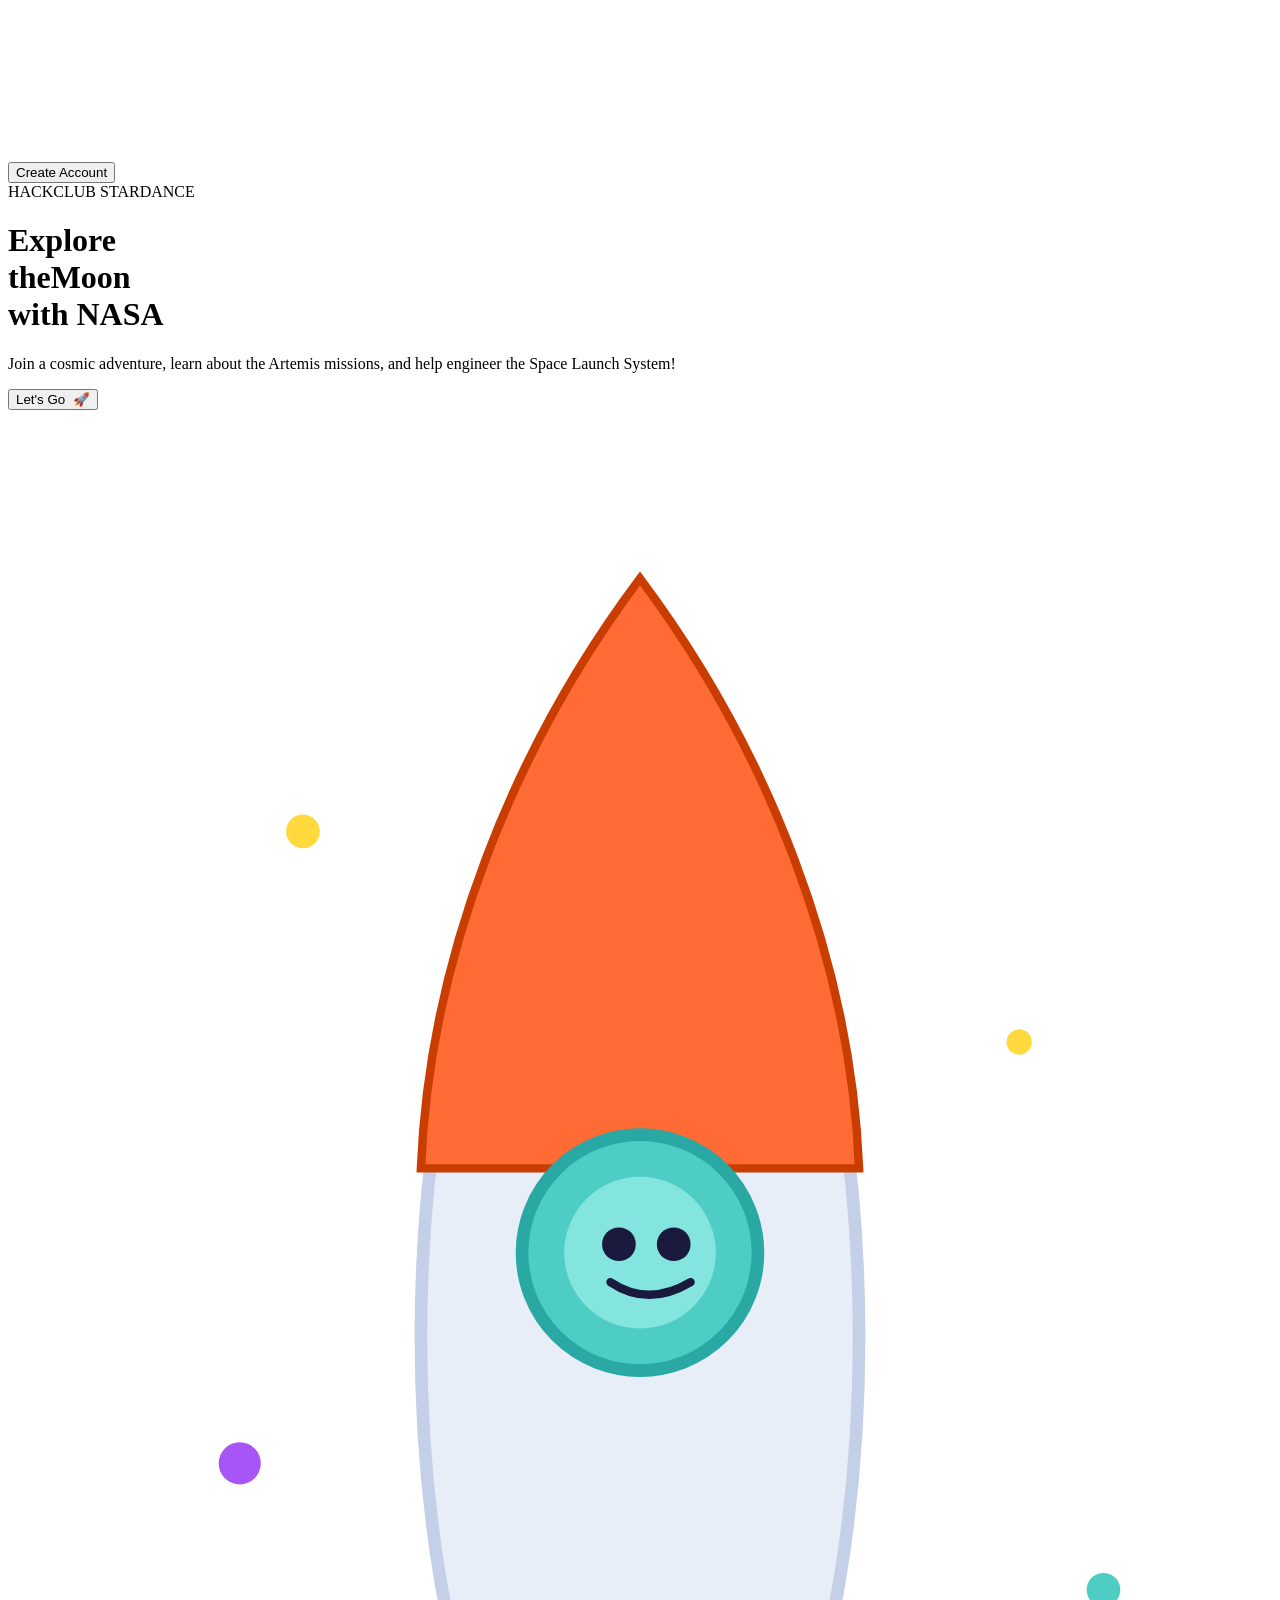
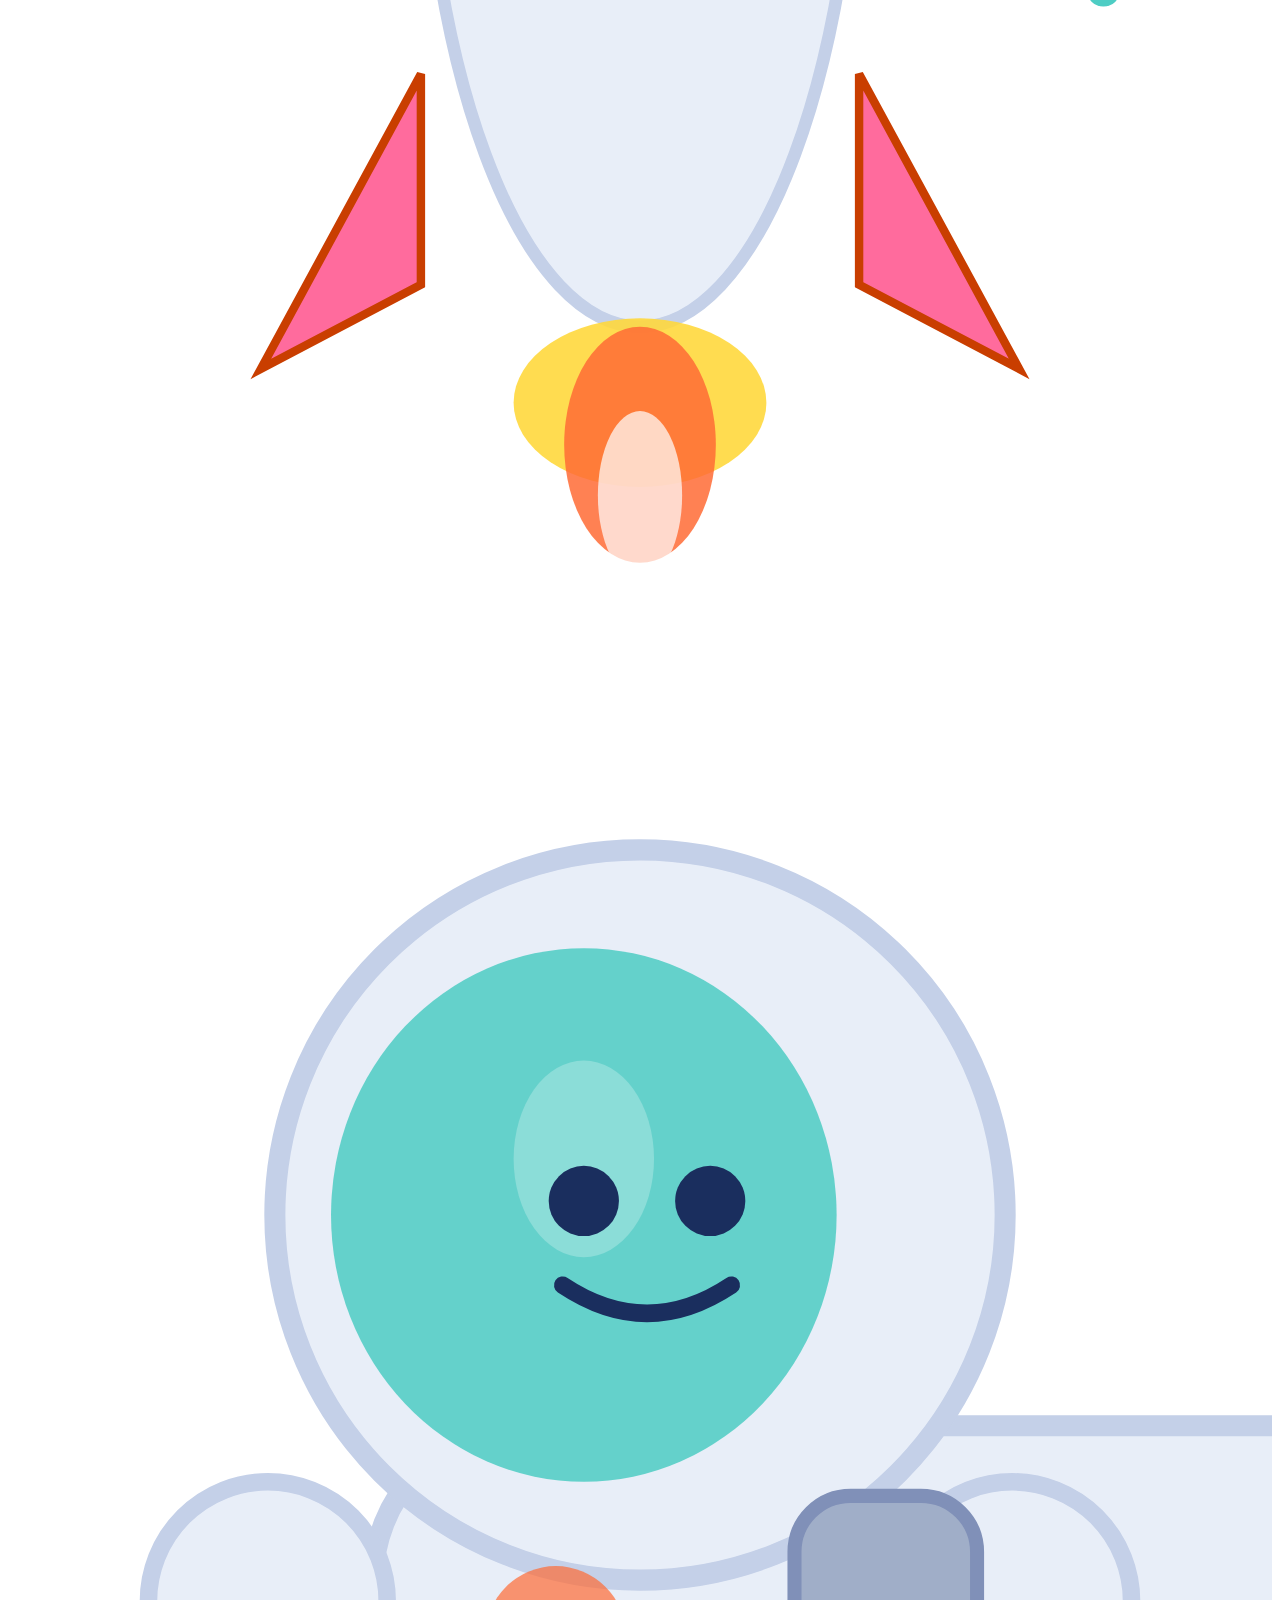
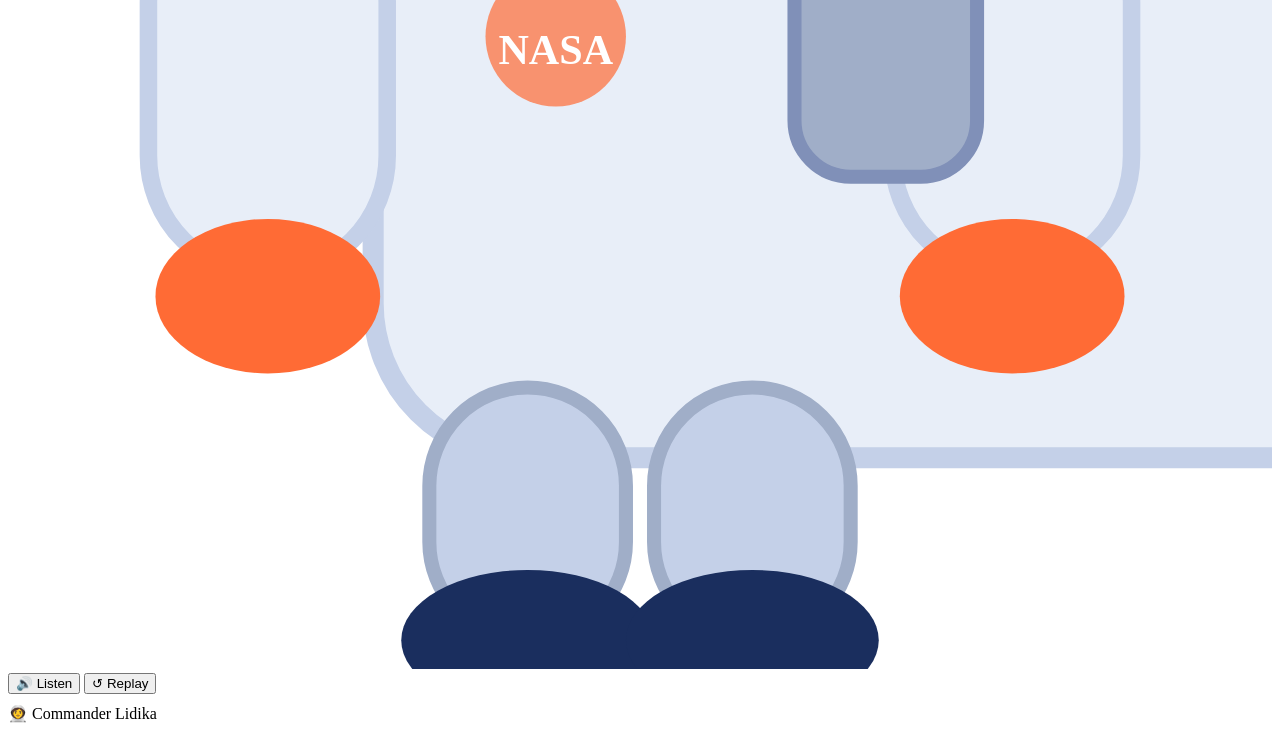
==== proj.html @ 6d982c51 "Add files via upload" ====
<!DOCTYPE html>
<html lang="en">
    <head>
        <meta charset = "UTF-8"/>
        <meta name="viewport" content="width=device-width,initial-scale=1.0"/>
        <title>Stardance - Hack Club</title>
        <link 
        href="https://fonts.googleapis.com/css2?family=Fredoka+One&family=Nunito:wght@400;600;700;800;900&display=swap"
        rel="stylesheet"
        
        />
        <link rel="stylesheet" href="styles.css"/>

    </head>

    <body>
        <canvas id="stars-canvas"></canvas>

        <div class="page active" id="page-home">
            <nav class="nav" id="main-nav">
                <button class="nav-btn login" onclick="openModal('signup')">Create Account</button>

            </nav>

            <div class="home-content">
                <div class="planet p1"></div>
                <div class="planet p2"></div>
                <div class="planet p3"></div>

                <div class="home-text">
                    <div class="hackclub-badge">HACKCLUB STARDANCE</div>
                    <h1 class="home-title">
                        Explore<br/>the<span>Moon</span><br/>with NASA
                    </h1>
                    <p class="home-subtitle">
                        Join a cosmic adventure, learn about the Artemis missions, and help engineer the Space Launch System!
                    </p>
                    <button class="letsgo-btn" onclick="goToPage('page-astro')">Let's Go &nbsp;🚀

                    </button>

                </div>

                <div class="home-illustration">
                    <svg 
                    class="rocket-svg"
                    viewBox="0 0 300 420"
                    fill="none"
                    xmlns="http://www.w3.org/2000/svg"
                    >
                    <ellipse
                    cx="150" cy="220" rx="52" ry="140" fill="#E8EEF8" stroke="#C4D0E8" stroke-width="3"/>
                    <path d="M150 40 C120 80 100 130 98 180 L202 180 C200 130 180 80 150 40Z" fill="#FF6B35" stroke="#c93e00" stroke-width="2"/>
            <circle cx="150" cy="200" r="28" fill="#4ECDC4" stroke="#2aa8a3" stroke-width="3"/>
            <circle cx="150" cy="200" r="18" fill="#a8f4f0" opacity="0.6"/>
            <circle cx="145" cy="198" r="4" fill="#1a1a3e"/>
            <circle cx="158" cy="198" r="4" fill="#1a1a3e"/>
            <path d="M143 207 Q152 213 162 207" stroke="#1a1a3e" stroke-width="2" stroke-linecap="round" fill="none"/>
            <path d="M98 300 L60 370 L98 350Z" fill="#FF6B9D" stroke="#c93e00" stroke-width="2"/>
            <path d="M202 300 L240 370 L202 350Z" fill="#FF6B9D" stroke="#c93e00" stroke-width="2"/>
            <ellipse cx="150" cy="378" rx="30" ry="20" fill="#FFD93D" opacity="0.9"/>
            <ellipse cx="150" cy="388" rx="18" ry="28" fill="#FF6B35" opacity="0.85"/>
            <ellipse cx="150" cy="400" rx="10" ry="20" fill="white" opacity="0.7"/>
            <circle cx="70" cy="100" r="4" fill="#FFD93D"/>
            <circle cx="240" cy="150" r="3" fill="#FFD93D"/>
            <circle cx="55" cy="250" r="5" fill="#A855F7"/>
            <circle cx="260" cy="280" r="4" fill="#4ECDC4"/>

                    </svg>

                </div>

            </div>

        </div>

        <div class="page" id="page=astro">
            <div class="moon-deco"></div>
            <div class="mars-deco"></div>

            <div class="astro-scene">
                <div class="astronaut-wrap">
                    <svg
                    class="astronaut-svg"
                    viewBox="0 0 180 240"
                    fill="none"
                    xmlns="http://www.w3.org/2000/svg"
                    >
                    <rect 
                    x="52"
                    y="120"
                    width="176"
                    height="90"
                    rx="22"
                    fill="#E8EEF8" stroke="#C4D0E8"
                    stroke-width="3"
                    />
                    <circle
                    
                    cx="90" cy="90" r="52" fill="#E8EEF8" stroke="#C4D0E8" stroke-width="3"/>

                    <ellipse 
                    cx="82"
                    cy="90"
                    rx="36"
                    ry="38"
                    fill="#4ECDC4" opacity="0.85"
                    />

                    <ellipse cx="82" cy="82" rx="10" ry="14" fill="rgba(255,255,255,0.25)"/>
            <circle cx="82" cy="88" r="5" fill="#1a2e5e"/>
            <circle cx="100" cy="88" r="5" fill="#1a2e5e"/>
            <path id="astro-mouth" d="M79 100 Q91 108 103 100" stroke="#1a2e5e" stroke-width="2.5" stroke-linecap="round" fill="none"/>
            <rect x="20" y="128" width="34" height="56" rx="17" fill="#E8EEF8" stroke="#C4D0E8" stroke-width="2.5"/>
            <rect x="126" y="128" width="34" height="56" rx="17" fill="#E8EEF8" stroke="#C4D0E8" stroke-width="2.5"/>
            <ellipse cx="37" cy="187" rx="16" ry="11" fill="#FF6B35"/>
            <ellipse cx="143" cy="187" rx="16" ry="11" fill="#FF6B35"/>
            <rect x="60" y="200" width="28" height="36" rx="14" fill="#C4D0E8" stroke="#a0aec8" stroke-width="2"/>
            <rect x="92" y="200" width="28" height="36" rx="14" fill="#C4D0E8" stroke="#a0aec8" stroke-width="2"/>
            <ellipse cx="74" cy="236" rx="18" ry="10" fill="#1a2e5e"/>
            <ellipse cx="106" cy="236" rx="18" ry="10" fill="#1a2e5e"/>
            <rect x="112" y="130" width="26" height="40" rx="8" fill="#a0aec8" stroke="#8090b8" stroke-width="2"/>
            <circle cx="78" cy="150" r="10" fill="#FF6B35" opacity="0.7"/>

            <text
            x="78"
            y="154"
            text-anchor="middle"
            fill="white"
            font-size="6"
            font-weight="bold"
            >NASA
        </text>
                
                </svg>

                <div class="sound-wave" id="sound-wave">
                    <div class="wave-bar"></div>
                    <div class="wave-bar"></div>
                    <div class="wave-bar"></div>
                    <div class="wave-bar"></div>
                    <div class="wave-bar"></div>
                    <div class="wave-bar"></div>
                    <div class="wave-bar"></div>

                </div>

                <div class="voice-controls">
                    <button 
                    class="voice-btn"
                    id="voice-toggle-btn"
                    onclick="toggleSpeech()"
                    >
                    🔊 Listen

                    </button>
                    <button class="replay-btn" onclick="replayVoice()">↺ Replay</button>

                </div>

                <div style="margin-top:10px;display:flex;gap:6px">
                    <div id="dot0" class="bubble-dot active"></div>
                    <div id="dot1" class="bubble-dot"></div>
                    <div id="dot2" class="bubble-dot"></div>
                    <div id="dot3" class="bubble-dot"></div>

                </div>

                </div>

                <div class="speech-bubble-outer">
                    <div class="speech-bubble">
                        <div class="bubble-name">👩‍🚀 Commander Lidika</div>
                        <div class="bubble-text" id="bubble-text">
                            <span id="typed-text"></span>
                            <span class="typing-cursor" id="cursor"></span>
                        </div>
                    </div>

                </div>

            </div>

        </div>
    </body>

</html>
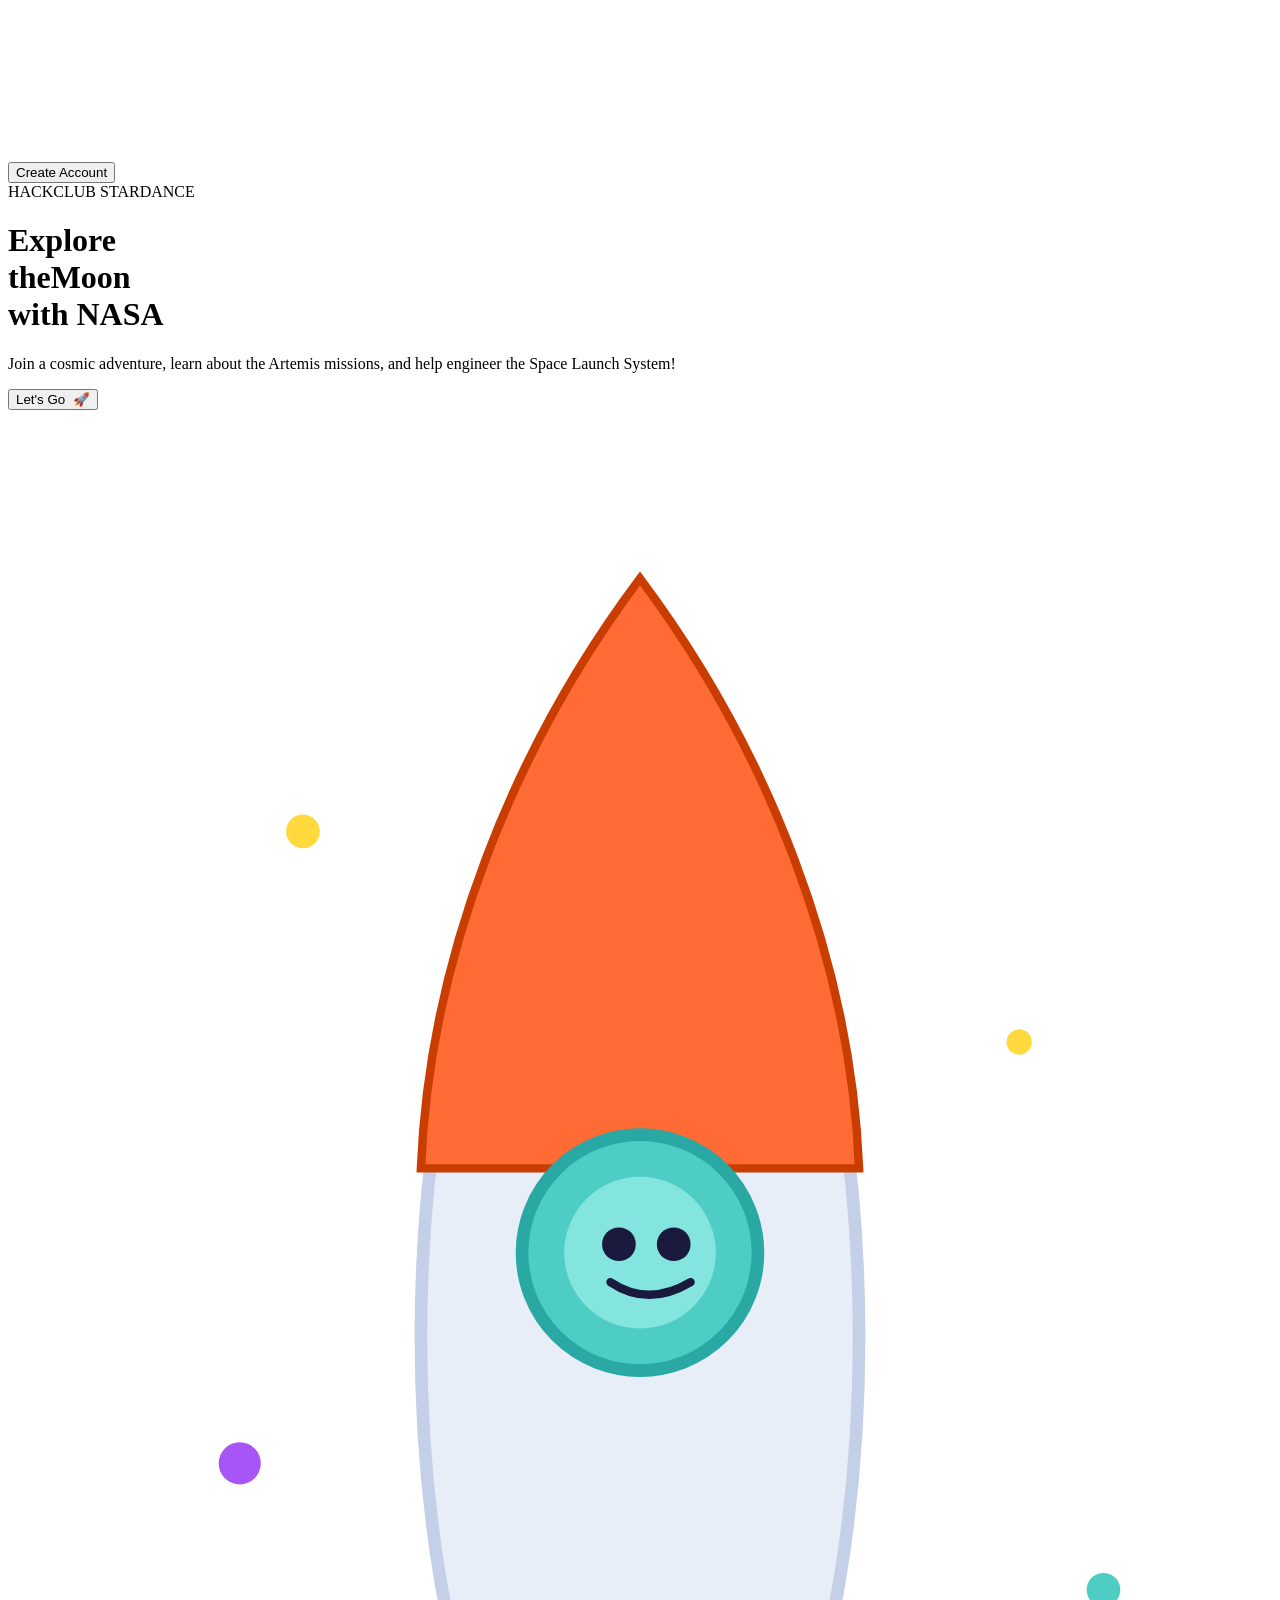
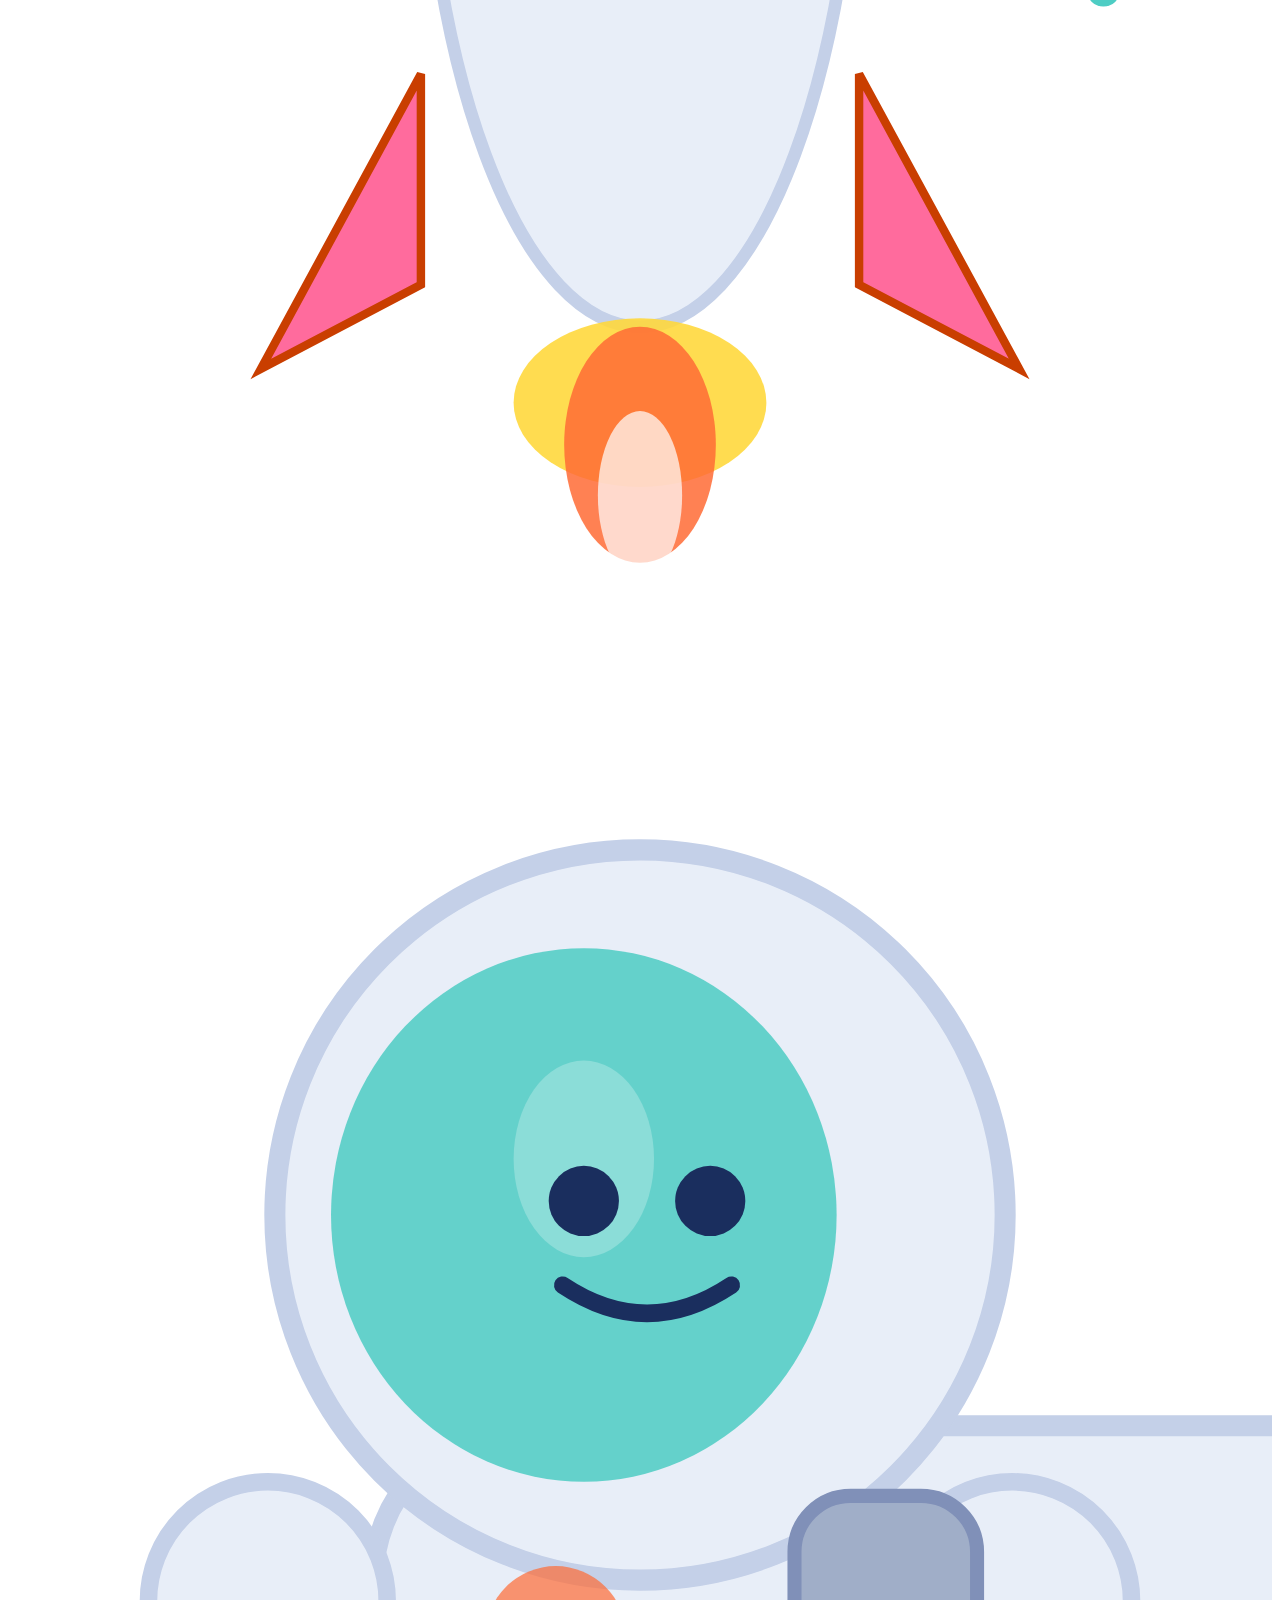
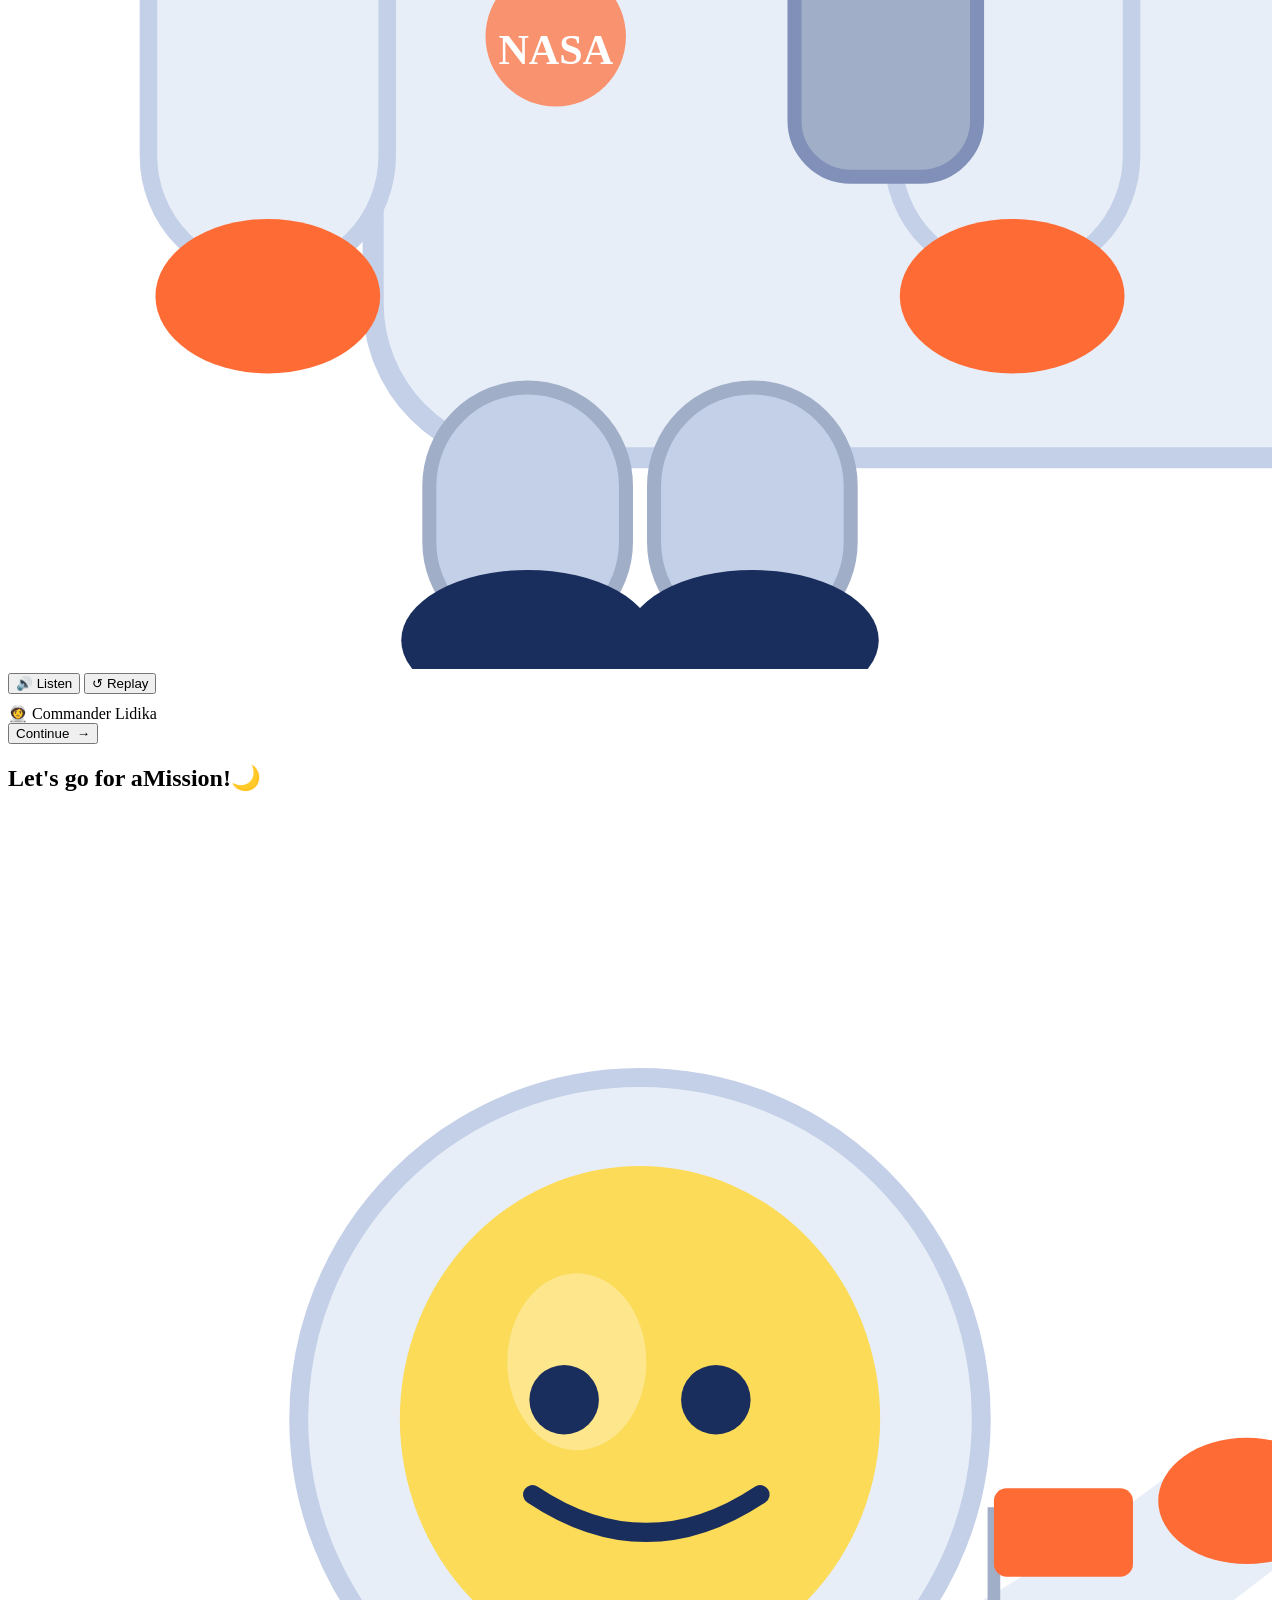
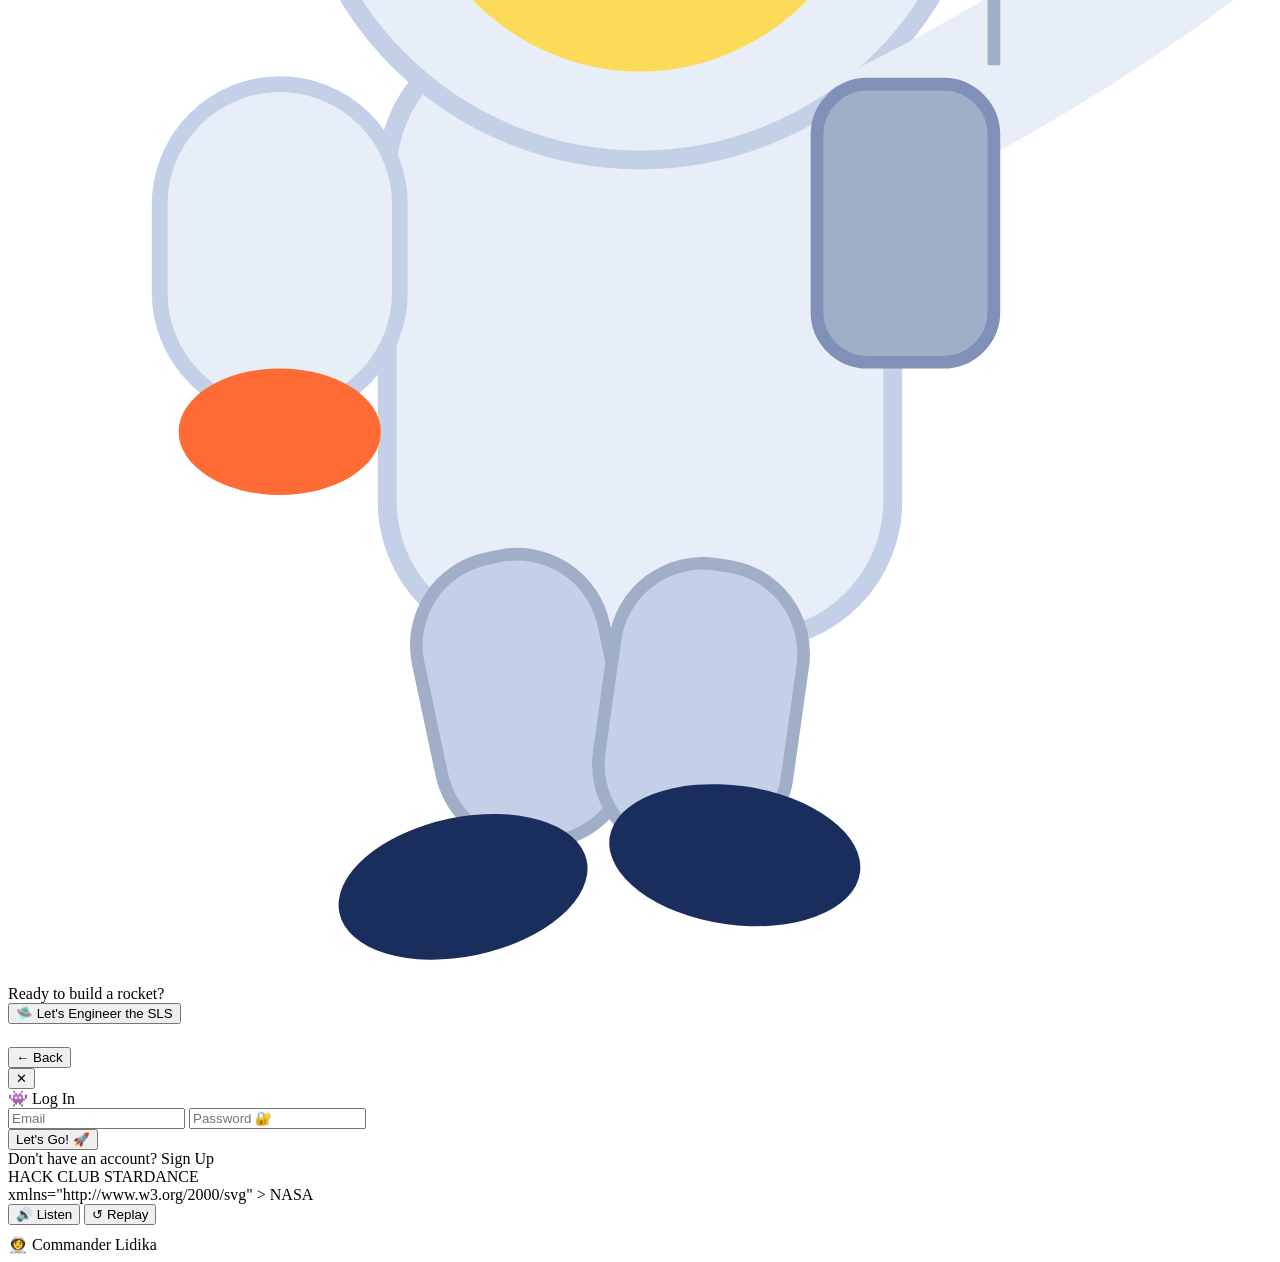
==== commit 169f9af4: "Update proj.html" ====
--- a/proj.html
+++ b/proj.html
@@ -181,7 +181,347 @@
 
             </div>
 
+            <div class="swipe-area">
+                <button 
+                class="swipe-btn-prev"
+                id="prev-btn"
+                onclick="prevSlide()"
+                style="display:none"
+                >
+                 ← Back
+
+                </button>
+                <button class="swipe-btn" id="next-btn" onclick="nextSlide()">
+                    Continue &nbsp;→
+                </button>
+
+            </div>
+
+        </div>
+
+        <div class="page" id="page-mission">
+            <div class="mission-top">
+                <h2 class="mission-label">Let's go for a<span>Mission!</span>🌙</h2>
+
+            </div>
+
+            <div class="mission-scene">
+                <div class="planet small-planet-m"></div>
+                <div class="ring-m"></div>
+                <div class="crater-1"></div>
+                <div class="crater-2"></div>
+
+                <div class="mission-astro-wrap">
+                    <svg 
+                    class="mission-astronaut-svg"
+                    viewBox="0 0 200 280"
+                    fill="none"
+                    xmlns="http://www.w3.org/2000/svg"
+                    >
+                     <rect
+              x="60"
+              y="130"
+              width="80"
+              height="96"
+              rx="22"
+              fill="#E8EEF8"
+              stroke="#C4D0E8"
+              stroke-width="3"
+            />
+            <circle
+              cx="100"
+              cy="96"
+              r="54"
+              fill="#E8EEF8"
+              stroke="#C4D0E8"
+              stroke-width="3"
+            />
+            <ellipse
+              cx="100"
+              cy="96"
+              rx="38"
+              ry="40"
+              fill="#FFD93D"
+              opacity="0.85"
+            />
+            <ellipse
+              cx="90"
+              cy="87"
+              rx="11"
+              ry="14"
+              fill="rgba(255,255,255,0.3)"
+            />
+            <circle cx="88" cy="93" r="5.5" fill="#1a2e5e" />
+            <circle cx="112" cy="93" r="5.5" fill="#1a2e5e" />
+            <path
+              d="M83 108 Q101 120 119 108"
+              stroke="#1a2e5e"
+              stroke-width="3"
+              stroke-linecap="round"
+              fill="none"
+            />
+            <path
+              d="M140 145 Q170 130 195 110"
+              stroke="#E8EEF8"
+              stroke-width="22"
+              stroke-linecap="round"
+            />
+            <ellipse cx="196" cy="109" rx="14" ry="10" fill="#FF6B35" />
+            <rect
+              x="24"
+              y="138"
+              width="38"
+              height="52"
+              rx="19"
+              fill="#E8EEF8"
+              stroke="#C4D0E8"
+              stroke-width="2.5"
+            />
+            <ellipse cx="43" cy="193" rx="16" ry="10" fill="#FF6B35" />
+            <rect
+              x="62"
+              y="216"
+              width="30"
+              height="46"
+              rx="14"
+              fill="#C4D0E8"
+              stroke="#a0aec8"
+              stroke-width="2"
+              transform="rotate(-12 62 216)"
+            />
+            <rect
+              x="98"
+              y="212"
+              width="30"
+              height="46"
+              rx="14"
+              fill="#C4D0E8"
+              stroke="#a0aec8"
+              stroke-width="2"
+              transform="rotate(8 98 212)"
+            />
+            <ellipse
+              cx="72"
+              cy="265"
+              rx="20"
+              ry="11"
+              fill="#1a2e5e"
+              transform="rotate(-12 72 265)"
+            />
+            <ellipse
+              cx="115"
+              cy="260"
+              rx="20"
+              ry="11"
+              fill="#1a2e5e"
+              transform="rotate(8 115 260)"
+            />
+            <rect
+              x="128"
+              y="138"
+              width="28"
+              height="44"
+              rx="8"
+              fill="#a0aec8"
+              stroke="#8090b8"
+              stroke-width="2"
+            />
+            <line
+              x1="156"
+              y1="135"
+              x2="156"
+              y2="110"
+              stroke="#a0aec8"
+              stroke-width="2"
+            />
+            <rect
+              x="156"
+              y="107"
+              width="22"
+              height="14"
+              rx="2"
+              fill="#FF6B35"
+            />
+
+                    </svg>
+                    <div class="astro-shadow"></div>
+
+                </div>
+
+                <div class="sls-panel">
+                    <div class="sls-label">Ready to build a rocket?</div>
+                    <button
+                    class="sls-btn" 
+                    onclick="alert('🚀 SLS Engineering module coming soon! In Shaa Allah!')"
+                    
+                    >
+                    🛸 Let's Engineer the SLS
+
+                    </button>
+
+                    <div
+                    style="font-size:0.8rem;
+                    color:rgba(255,255,255,0.3);
+                    margin-top:8px;
+                    text-align:right;"
+                    >
+                    Space Launch System
+
+                    </div>
+
+                </div>
+                <div class="ground-strip"></div>
+
+            </div>
+
+            <button class="back-btn" onclick="goToPage('page-astro')">← Back</button>
+
+        </div>
+
+        <div class="modal-overlay" id="modal" onclick="closeModalOutside(event)">
+            <div class="modal-box">
+                <button class="modal-close" onclick="closeModal()">✕</button>
+                <div class="modal-title" id="modal-title">👾 Log In</div>
+
+                <div id="modal-name-wrap" style="display:none">
+                    <input
+                    class="modal-input"
+                    type="text"
+                    placeholder="Your Name :"
+                    id="modal-name"
+                    />
+
+                </div>
+                <input 
+                class="modal-input"
+                type="email"
+                placeholder="Email"
+                id="modal-user"
+                
+                />
+                <input
+                class="modal-input"
+                type="password"
+                placeholder="Password 🔐"
+                id="modal-pass"
+                />
+
+                <div class="modal-error" id="modal-error"></div>
+                <button class="modal-submit" id="modal-submit-btn">Let's Go! 🚀</button>
+
+                <div class="modal-switch" id="modal-switch">
+                    Don't have an account? <a onclick="switchModal('signup')">Sign Up</a>
+
+                </div>
+
+
+            </div>
+
+        </div>
+
+        <div class="hackclub-ribbon">HACK CLUB STARDANCE</div>
+
+        <script src="stardance.js"></script>
+    </body>
+
+</html>                    xmlns="http://www.w3.org/2000/svg"
+                    >
+                    <rect 
+                    x="52"
+                    y="120"
+                    width="176"
+                    height="90"
+                    rx="22"
+                    fill="#E8EEF8" stroke="#C4D0E8"
+                    stroke-width="3"
+                    />
+                    <circle
+                    
+                    cx="90" cy="90" r="52" fill="#E8EEF8" stroke="#C4D0E8" stroke-width="3"/>
+
+                    <ellipse 
+                    cx="82"
+                    cy="90"
+                    rx="36"
+                    ry="38"
+                    fill="#4ECDC4" opacity="0.85"
+                    />
+
+                    <ellipse cx="82" cy="82" rx="10" ry="14" fill="rgba(255,255,255,0.25)"/>
+            <circle cx="82" cy="88" r="5" fill="#1a2e5e"/>
+            <circle cx="100" cy="88" r="5" fill="#1a2e5e"/>
+            <path id="astro-mouth" d="M79 100 Q91 108 103 100" stroke="#1a2e5e" stroke-width="2.5" stroke-linecap="round" fill="none"/>
+            <rect x="20" y="128" width="34" height="56" rx="17" fill="#E8EEF8" stroke="#C4D0E8" stroke-width="2.5"/>
+            <rect x="126" y="128" width="34" height="56" rx="17" fill="#E8EEF8" stroke="#C4D0E8" stroke-width="2.5"/>
+            <ellipse cx="37" cy="187" rx="16" ry="11" fill="#FF6B35"/>
+            <ellipse cx="143" cy="187" rx="16" ry="11" fill="#FF6B35"/>
+            <rect x="60" y="200" width="28" height="36" rx="14" fill="#C4D0E8" stroke="#a0aec8" stroke-width="2"/>
+            <rect x="92" y="200" width="28" height="36" rx="14" fill="#C4D0E8" stroke="#a0aec8" stroke-width="2"/>
+            <ellipse cx="74" cy="236" rx="18" ry="10" fill="#1a2e5e"/>
+            <ellipse cx="106" cy="236" rx="18" ry="10" fill="#1a2e5e"/>
+            <rect x="112" y="130" width="26" height="40" rx="8" fill="#a0aec8" stroke="#8090b8" stroke-width="2"/>
+            <circle cx="78" cy="150" r="10" fill="#FF6B35" opacity="0.7"/>
+
+            <text
+            x="78"
+            y="154"
+            text-anchor="middle"
+            fill="white"
+            font-size="6"
+            font-weight="bold"
+            >NASA
+        </text>
+                
+                </svg>
+
+                <div class="sound-wave" id="sound-wave">
+                    <div class="wave-bar"></div>
+                    <div class="wave-bar"></div>
+                    <div class="wave-bar"></div>
+                    <div class="wave-bar"></div>
+                    <div class="wave-bar"></div>
+                    <div class="wave-bar"></div>
+                    <div class="wave-bar"></div>
+
+                </div>
+
+                <div class="voice-controls">
+                    <button 
+                    class="voice-btn"
+                    id="voice-toggle-btn"
+                    onclick="toggleSpeech()"
+                    >
+                    🔊 Listen
+
+                    </button>
+                    <button class="replay-btn" onclick="replayVoice()">↺ Replay</button>
+
+                </div>
+
+                <div style="margin-top:10px;display:flex;gap:6px">
+                    <div id="dot0" class="bubble-dot active"></div>
+                    <div id="dot1" class="bubble-dot"></div>
+                    <div id="dot2" class="bubble-dot"></div>
+                    <div id="dot3" class="bubble-dot"></div>
+
+                </div>
+
+                </div>
+
+                <div class="speech-bubble-outer">
+                    <div class="speech-bubble">
+                        <div class="bubble-name">👩‍🚀 Commander Lidika</div>
+                        <div class="bubble-text" id="bubble-text">
+                            <span id="typed-text"></span>
+                            <span class="typing-cursor" id="cursor"></span>
+                        </div>
+                    </div>
+
+                </div>
+
+            </div>
+
         </div>
     </body>
 
-</html>+</html>
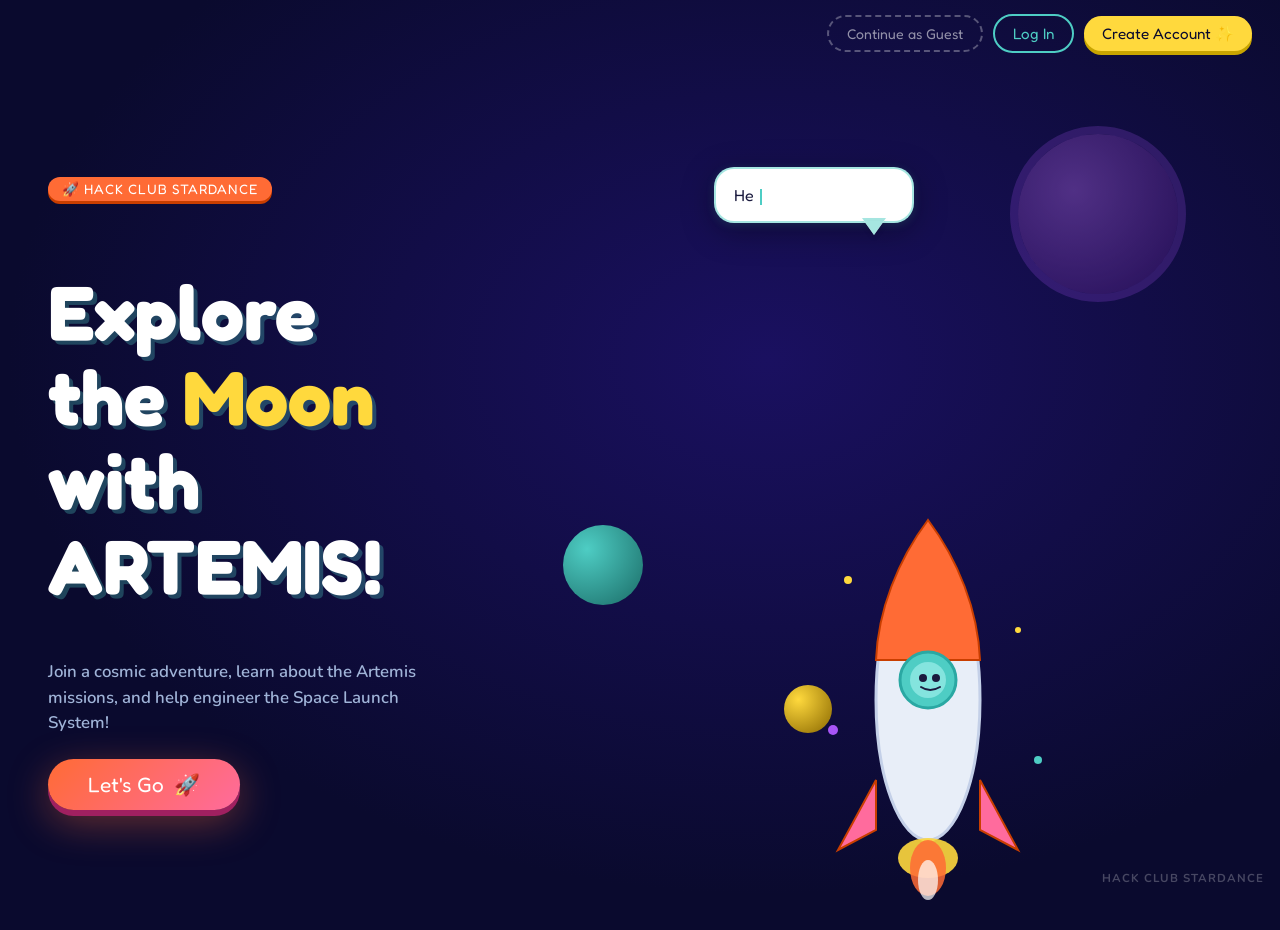
==== commit 39ba4bc7: "Add files via upload" ====
--- a/proj.html
+++ b/proj.html
@@ -1,56 +1,55 @@
 <!DOCTYPE html>
 <html lang="en">
-    <head>
-        <meta charset = "UTF-8"/>
-        <meta name="viewport" content="width=device-width,initial-scale=1.0"/>
-        <title>Stardance - Hack Club</title>
-        <link 
-        href="https://fonts.googleapis.com/css2?family=Fredoka+One&family=Nunito:wght@400;600;700;800;900&display=swap"
-        rel="stylesheet"
-        
-        />
-        <link rel="stylesheet" href="styles.css"/>
-
-    </head>
-
-    <body>
-        <canvas id="stars-canvas"></canvas>
-
-        <div class="page active" id="page-home">
-            <nav class="nav" id="main-nav">
-                <button class="nav-btn login" onclick="openModal('signup')">Create Account</button>
-
-            </nav>
-
-            <div class="home-content">
-                <div class="planet p1"></div>
-                <div class="planet p2"></div>
-                <div class="planet p3"></div>
-
-                <div class="home-text">
-                    <div class="hackclub-badge">HACKCLUB STARDANCE</div>
-                    <h1 class="home-title">
-                        Explore<br/>the<span>Moon</span><br/>with NASA
-                    </h1>
-                    <p class="home-subtitle">
-                        Join a cosmic adventure, learn about the Artemis missions, and help engineer the Space Launch System!
-                    </p>
-                    <button class="letsgo-btn" onclick="goToPage('page-astro')">Let's Go &nbsp;🚀
-
-                    </button>
-
-                </div>
-
-                <div class="home-illustration">
-                    <svg 
-                    class="rocket-svg"
-                    viewBox="0 0 300 420"
-                    fill="none"
-                    xmlns="http://www.w3.org/2000/svg"
-                    >
-                    <ellipse
-                    cx="150" cy="220" rx="52" ry="140" fill="#E8EEF8" stroke="#C4D0E8" stroke-width="3"/>
-                    <path d="M150 40 C120 80 100 130 98 180 L202 180 C200 130 180 80 150 40Z" fill="#FF6B35" stroke="#c93e00" stroke-width="2"/>
+  <head>
+    <meta charset="UTF-8" />
+    <meta name="viewport" content="width=device-width, initial-scale=1.0" />
+    <title>Stardance – Hack Club</title>
+    <link href="https://fonts.googleapis.com/css2?family=Fredoka+One&family=Nunito:wght@400;600;700;800;900&display=swap" rel="stylesheet"/>
+    <link rel="stylesheet" href="styles.css" />
+  </head>
+  <body>
+    <canvas id="stars-canvas"></canvas>
+
+    <!-- ═══════ PAGE 1: HOME ═══════ -->
+    <div class="page active" id="page-home">
+      <nav class="nav" id="main-nav">
+        <button class="nav-btn guest" onclick="continueAsGuest()">Continue as Guest</button>
+        <button class="nav-btn login" onclick="openModal('login')">Log In</button>
+        <button class="nav-btn signup" onclick="openModal('signup')">Create Account ✨</button>
+      </nav>
+
+      <div class="home-content">
+        <div class="planet p1"></div>
+        <div class="planet p2"></div>
+        <div class="planet p3"></div>
+
+        <div class="home-text">
+          <div class="hackclub-badge">🚀 HACK CLUB STARDANCE</div>
+          <h1 class="home-title">
+            Explore<br />the <span>Moon</span><br />with ARTEMIS!
+          </h1>
+          <p class="home-subtitle">
+            Join a cosmic adventure, learn about the Artemis missions, and help
+            engineer the Space Launch System!
+          </p>
+          <button class="letsgo-btn" onclick="goToPage('page-astro')">
+            Let's Go &nbsp;🚀
+          </button>
+        </div>
+
+        <!-- Rocket illustration + speech bubble -->
+        <div class="home-illustration">
+          <!-- Rocket speech bubble -->
+          <div class="rocket-bubble" id="rocket-bubble">
+            <span id="rocket-bubble-text"></span>
+            <span class="rocket-bubble-cursor"></span>
+            <!-- Bubble tail pointing down-left toward rocket -->
+            <div class="rocket-bubble-tail"></div>
+          </div>
+
+          <svg class="rocket-svg" viewBox="0 0 300 420" fill="none" xmlns="http://www.w3.org/2000/svg">
+            <ellipse cx="150" cy="220" rx="52" ry="140" fill="#E8EEF8" stroke="#C4D0E8" stroke-width="3"/>
+            <path d="M150 40 C120 80 100 130 98 180 L202 180 C200 130 180 80 150 40Z" fill="#FF6B35" stroke="#c93e00" stroke-width="2"/>
             <circle cx="150" cy="200" r="28" fill="#4ECDC4" stroke="#2aa8a3" stroke-width="3"/>
             <circle cx="150" cy="200" r="18" fill="#a8f4f0" opacity="0.6"/>
             <circle cx="145" cy="198" r="4" fill="#1a1a3e"/>
@@ -65,49 +64,31 @@
             <circle cx="240" cy="150" r="3" fill="#FFD93D"/>
             <circle cx="55" cy="250" r="5" fill="#A855F7"/>
             <circle cx="260" cy="280" r="4" fill="#4ECDC4"/>
-
-                    </svg>
-
-                </div>
-
+          </svg>
+
+          <!-- Scroll hint arrow -->
+          <div class="scroll-hint" id="scroll-hint">
+            <span>scroll down</span>
+            <div class="scroll-arrow">
+              <span></span><span></span><span></span>
             </div>
-
-        </div>
-
-        <div class="page" id="page=astro">
-            <div class="moon-deco"></div>
-            <div class="mars-deco"></div>
-
-            <div class="astro-scene">
-                <div class="astronaut-wrap">
-                    <svg
-                    class="astronaut-svg"
-                    viewBox="0 0 180 240"
-                    fill="none"
-                    xmlns="http://www.w3.org/2000/svg"
-                    >
-                    <rect 
-                    x="52"
-                    y="120"
-                    width="176"
-                    height="90"
-                    rx="22"
-                    fill="#E8EEF8" stroke="#C4D0E8"
-                    stroke-width="3"
-                    />
-                    <circle
-                    
-                    cx="90" cy="90" r="52" fill="#E8EEF8" stroke="#C4D0E8" stroke-width="3"/>
-
-                    <ellipse 
-                    cx="82"
-                    cy="90"
-                    rx="36"
-                    ry="38"
-                    fill="#4ECDC4" opacity="0.85"
-                    />
-
-                    <ellipse cx="82" cy="82" rx="10" ry="14" fill="rgba(255,255,255,0.25)"/>
+          </div>
+        </div>
+      </div>
+    </div>
+
+    <!-- ═══════ PAGE 2: ASTRONAUT SPEAKS ═══════ -->
+    <div class="page" id="page-astro">
+      <div class="moon-deco"></div>
+      <div class="mars-deco"></div>
+
+      <div class="astro-scene">
+        <div class="astronaut-wrap">
+          <svg class="astronaut-svg" viewBox="0 0 180 240" fill="none" xmlns="http://www.w3.org/2000/svg">
+            <rect x="52" y="120" width="76" height="90" rx="22" fill="#E8EEF8" stroke="#C4D0E8" stroke-width="3"/>
+            <circle cx="90" cy="90" r="52" fill="#E8EEF8" stroke="#C4D0E8" stroke-width="3"/>
+            <ellipse cx="90" cy="90" rx="36" ry="38" fill="#4ECDC4" opacity="0.85"/>
+            <ellipse cx="82" cy="82" rx="10" ry="14" fill="rgba(255,255,255,0.25)"/>
             <circle cx="82" cy="88" r="5" fill="#1a2e5e"/>
             <circle cx="100" cy="88" r="5" fill="#1a2e5e"/>
             <path id="astro-mouth" d="M79 100 Q91 108 103 100" stroke="#1a2e5e" stroke-width="2.5" stroke-linecap="round" fill="none"/>
@@ -121,407 +102,122 @@
             <ellipse cx="106" cy="236" rx="18" ry="10" fill="#1a2e5e"/>
             <rect x="112" y="130" width="26" height="40" rx="8" fill="#a0aec8" stroke="#8090b8" stroke-width="2"/>
             <circle cx="78" cy="150" r="10" fill="#FF6B35" opacity="0.7"/>
-
-            <text
-            x="78"
-            y="154"
-            text-anchor="middle"
-            fill="white"
-            font-size="6"
-            font-weight="bold"
-            >NASA
-        </text>
-                
-                </svg>
-
-                <div class="sound-wave" id="sound-wave">
-                    <div class="wave-bar"></div>
-                    <div class="wave-bar"></div>
-                    <div class="wave-bar"></div>
-                    <div class="wave-bar"></div>
-                    <div class="wave-bar"></div>
-                    <div class="wave-bar"></div>
-                    <div class="wave-bar"></div>
-
-                </div>
-
-                <div class="voice-controls">
-                    <button 
-                    class="voice-btn"
-                    id="voice-toggle-btn"
-                    onclick="toggleSpeech()"
-                    >
-                    🔊 Listen
-
-                    </button>
-                    <button class="replay-btn" onclick="replayVoice()">↺ Replay</button>
-
-                </div>
-
-                <div style="margin-top:10px;display:flex;gap:6px">
-                    <div id="dot0" class="bubble-dot active"></div>
-                    <div id="dot1" class="bubble-dot"></div>
-                    <div id="dot2" class="bubble-dot"></div>
-                    <div id="dot3" class="bubble-dot"></div>
-
-                </div>
-
-                </div>
-
-                <div class="speech-bubble-outer">
-                    <div class="speech-bubble">
-                        <div class="bubble-name">👩‍🚀 Commander Lidika</div>
-                        <div class="bubble-text" id="bubble-text">
-                            <span id="typed-text"></span>
-                            <span class="typing-cursor" id="cursor"></span>
-                        </div>
-                    </div>
-
-                </div>
-
+            <text x="78" y="154" text-anchor="middle" fill="white" font-size="6" font-weight="bold">NASA</text>
+          </svg>
+
+          <div class="sound-wave" id="sound-wave">
+            <div class="wave-bar"></div><div class="wave-bar"></div>
+            <div class="wave-bar"></div><div class="wave-bar"></div>
+            <div class="wave-bar"></div><div class="wave-bar"></div>
+            <div class="wave-bar"></div>
+          </div>
+
+          <div class="voice-controls">
+            <button class="voice-btn" id="voice-toggle-btn" onclick="toggleSpeech()">🔊 Listen</button>
+            <button class="replay-btn" onclick="replayVoice()">↺ Replay</button>
+          </div>
+
+          <div style="margin-top:10px;display:flex;gap:6px">
+            <div id="dot0" class="bubble-dot active"></div>
+            <div id="dot1" class="bubble-dot"></div>
+            <div id="dot2" class="bubble-dot"></div>
+            <div id="dot3" class="bubble-dot"></div>
+          </div>
+        </div>
+
+        <div class="speech-bubble-outer">
+          <div class="speech-bubble">
+            <div class="bubble-name">👩‍🚀 Commander Lidika</div>
+            <div class="bubble-text" id="bubble-text">
+              <span id="typed-text"></span>
+              <span class="typing-cursor" id="cursor"></span>
             </div>
-
-            <div class="swipe-area">
-                <button 
-                class="swipe-btn-prev"
-                id="prev-btn"
-                onclick="prevSlide()"
-                style="display:none"
-                >
-                 ← Back
-
-                </button>
-                <button class="swipe-btn" id="next-btn" onclick="nextSlide()">
-                    Continue &nbsp;→
-                </button>
-
-            </div>
-
-        </div>
-
-        <div class="page" id="page-mission">
-            <div class="mission-top">
-                <h2 class="mission-label">Let's go for a<span>Mission!</span>🌙</h2>
-
-            </div>
-
-            <div class="mission-scene">
-                <div class="planet small-planet-m"></div>
-                <div class="ring-m"></div>
-                <div class="crater-1"></div>
-                <div class="crater-2"></div>
-
-                <div class="mission-astro-wrap">
-                    <svg 
-                    class="mission-astronaut-svg"
-                    viewBox="0 0 200 280"
-                    fill="none"
-                    xmlns="http://www.w3.org/2000/svg"
-                    >
-                     <rect
-              x="60"
-              y="130"
-              width="80"
-              height="96"
-              rx="22"
-              fill="#E8EEF8"
-              stroke="#C4D0E8"
-              stroke-width="3"
-            />
-            <circle
-              cx="100"
-              cy="96"
-              r="54"
-              fill="#E8EEF8"
-              stroke="#C4D0E8"
-              stroke-width="3"
-            />
-            <ellipse
-              cx="100"
-              cy="96"
-              rx="38"
-              ry="40"
-              fill="#FFD93D"
-              opacity="0.85"
-            />
-            <ellipse
-              cx="90"
-              cy="87"
-              rx="11"
-              ry="14"
-              fill="rgba(255,255,255,0.3)"
-            />
-            <circle cx="88" cy="93" r="5.5" fill="#1a2e5e" />
-            <circle cx="112" cy="93" r="5.5" fill="#1a2e5e" />
-            <path
-              d="M83 108 Q101 120 119 108"
-              stroke="#1a2e5e"
-              stroke-width="3"
-              stroke-linecap="round"
-              fill="none"
-            />
-            <path
-              d="M140 145 Q170 130 195 110"
-              stroke="#E8EEF8"
-              stroke-width="22"
-              stroke-linecap="round"
-            />
-            <ellipse cx="196" cy="109" rx="14" ry="10" fill="#FF6B35" />
-            <rect
-              x="24"
-              y="138"
-              width="38"
-              height="52"
-              rx="19"
-              fill="#E8EEF8"
-              stroke="#C4D0E8"
-              stroke-width="2.5"
-            />
-            <ellipse cx="43" cy="193" rx="16" ry="10" fill="#FF6B35" />
-            <rect
-              x="62"
-              y="216"
-              width="30"
-              height="46"
-              rx="14"
-              fill="#C4D0E8"
-              stroke="#a0aec8"
-              stroke-width="2"
-              transform="rotate(-12 62 216)"
-            />
-            <rect
-              x="98"
-              y="212"
-              width="30"
-              height="46"
-              rx="14"
-              fill="#C4D0E8"
-              stroke="#a0aec8"
-              stroke-width="2"
-              transform="rotate(8 98 212)"
-            />
-            <ellipse
-              cx="72"
-              cy="265"
-              rx="20"
-              ry="11"
-              fill="#1a2e5e"
-              transform="rotate(-12 72 265)"
-            />
-            <ellipse
-              cx="115"
-              cy="260"
-              rx="20"
-              ry="11"
-              fill="#1a2e5e"
-              transform="rotate(8 115 260)"
-            />
-            <rect
-              x="128"
-              y="138"
-              width="28"
-              height="44"
-              rx="8"
-              fill="#a0aec8"
-              stroke="#8090b8"
-              stroke-width="2"
-            />
-            <line
-              x1="156"
-              y1="135"
-              x2="156"
-              y2="110"
-              stroke="#a0aec8"
-              stroke-width="2"
-            />
-            <rect
-              x="156"
-              y="107"
-              width="22"
-              height="14"
-              rx="2"
-              fill="#FF6B35"
-            />
-
-                    </svg>
-                    <div class="astro-shadow"></div>
-
-                </div>
-
-                <div class="sls-panel">
-                    <div class="sls-label">Ready to build a rocket?</div>
-                    <button
-                    class="sls-btn" 
-                    onclick="alert('🚀 SLS Engineering module coming soon! In Shaa Allah!')"
-                    
-                    >
-                    🛸 Let's Engineer the SLS
-
-                    </button>
-
-                    <div
-                    style="font-size:0.8rem;
-                    color:rgba(255,255,255,0.3);
-                    margin-top:8px;
-                    text-align:right;"
-                    >
-                    Space Launch System
-
-                    </div>
-
-                </div>
-                <div class="ground-strip"></div>
-
-            </div>
-
-            <button class="back-btn" onclick="goToPage('page-astro')">← Back</button>
-
-        </div>
-
-        <div class="modal-overlay" id="modal" onclick="closeModalOutside(event)">
-            <div class="modal-box">
-                <button class="modal-close" onclick="closeModal()">✕</button>
-                <div class="modal-title" id="modal-title">👾 Log In</div>
-
-                <div id="modal-name-wrap" style="display:none">
-                    <input
-                    class="modal-input"
-                    type="text"
-                    placeholder="Your Name :"
-                    id="modal-name"
-                    />
-
-                </div>
-                <input 
-                class="modal-input"
-                type="email"
-                placeholder="Email"
-                id="modal-user"
-                
-                />
-                <input
-                class="modal-input"
-                type="password"
-                placeholder="Password 🔐"
-                id="modal-pass"
-                />
-
-                <div class="modal-error" id="modal-error"></div>
-                <button class="modal-submit" id="modal-submit-btn">Let's Go! 🚀</button>
-
-                <div class="modal-switch" id="modal-switch">
-                    Don't have an account? <a onclick="switchModal('signup')">Sign Up</a>
-
-                </div>
-
-
-            </div>
-
-        </div>
-
-        <div class="hackclub-ribbon">HACK CLUB STARDANCE</div>
-
-        <script src="stardance.js"></script>
-    </body>
-
-</html>                    xmlns="http://www.w3.org/2000/svg"
-                    >
-                    <rect 
-                    x="52"
-                    y="120"
-                    width="176"
-                    height="90"
-                    rx="22"
-                    fill="#E8EEF8" stroke="#C4D0E8"
-                    stroke-width="3"
-                    />
-                    <circle
-                    
-                    cx="90" cy="90" r="52" fill="#E8EEF8" stroke="#C4D0E8" stroke-width="3"/>
-
-                    <ellipse 
-                    cx="82"
-                    cy="90"
-                    rx="36"
-                    ry="38"
-                    fill="#4ECDC4" opacity="0.85"
-                    />
-
-                    <ellipse cx="82" cy="82" rx="10" ry="14" fill="rgba(255,255,255,0.25)"/>
-            <circle cx="82" cy="88" r="5" fill="#1a2e5e"/>
-            <circle cx="100" cy="88" r="5" fill="#1a2e5e"/>
-            <path id="astro-mouth" d="M79 100 Q91 108 103 100" stroke="#1a2e5e" stroke-width="2.5" stroke-linecap="round" fill="none"/>
-            <rect x="20" y="128" width="34" height="56" rx="17" fill="#E8EEF8" stroke="#C4D0E8" stroke-width="2.5"/>
-            <rect x="126" y="128" width="34" height="56" rx="17" fill="#E8EEF8" stroke="#C4D0E8" stroke-width="2.5"/>
-            <ellipse cx="37" cy="187" rx="16" ry="11" fill="#FF6B35"/>
-            <ellipse cx="143" cy="187" rx="16" ry="11" fill="#FF6B35"/>
-            <rect x="60" y="200" width="28" height="36" rx="14" fill="#C4D0E8" stroke="#a0aec8" stroke-width="2"/>
-            <rect x="92" y="200" width="28" height="36" rx="14" fill="#C4D0E8" stroke="#a0aec8" stroke-width="2"/>
-            <ellipse cx="74" cy="236" rx="18" ry="10" fill="#1a2e5e"/>
-            <ellipse cx="106" cy="236" rx="18" ry="10" fill="#1a2e5e"/>
-            <rect x="112" y="130" width="26" height="40" rx="8" fill="#a0aec8" stroke="#8090b8" stroke-width="2"/>
-            <circle cx="78" cy="150" r="10" fill="#FF6B35" opacity="0.7"/>
-
-            <text
-            x="78"
-            y="154"
-            text-anchor="middle"
-            fill="white"
-            font-size="6"
-            font-weight="bold"
-            >NASA
-        </text>
-                
-                </svg>
-
-                <div class="sound-wave" id="sound-wave">
-                    <div class="wave-bar"></div>
-                    <div class="wave-bar"></div>
-                    <div class="wave-bar"></div>
-                    <div class="wave-bar"></div>
-                    <div class="wave-bar"></div>
-                    <div class="wave-bar"></div>
-                    <div class="wave-bar"></div>
-
-                </div>
-
-                <div class="voice-controls">
-                    <button 
-                    class="voice-btn"
-                    id="voice-toggle-btn"
-                    onclick="toggleSpeech()"
-                    >
-                    🔊 Listen
-
-                    </button>
-                    <button class="replay-btn" onclick="replayVoice()">↺ Replay</button>
-
-                </div>
-
-                <div style="margin-top:10px;display:flex;gap:6px">
-                    <div id="dot0" class="bubble-dot active"></div>
-                    <div id="dot1" class="bubble-dot"></div>
-                    <div id="dot2" class="bubble-dot"></div>
-                    <div id="dot3" class="bubble-dot"></div>
-
-                </div>
-
-                </div>
-
-                <div class="speech-bubble-outer">
-                    <div class="speech-bubble">
-                        <div class="bubble-name">👩‍🚀 Commander Lidika</div>
-                        <div class="bubble-text" id="bubble-text">
-                            <span id="typed-text"></span>
-                            <span class="typing-cursor" id="cursor"></span>
-                        </div>
-                    </div>
-
-                </div>
-
-            </div>
-
-        </div>
-    </body>
-
-</html>
+          </div>
+        </div>
+      </div>
+
+      <div class="swipe-area">
+        <button class="swipe-btn-prev" id="prev-btn" onclick="prevSlide()" style="display:none">← Back</button>
+        <button class="swipe-btn" id="next-btn" onclick="nextSlide()">Continue &nbsp;→</button>
+      </div>
+    </div>
+
+    <!-- ═══════ PAGE 3: MISSION ═══════ -->
+    <div class="page" id="page-mission">
+      <div class="mission-top">
+        <h2 class="mission-label">Let's go for a <span>Mission!</span> 🌙</h2>
+      </div>
+
+      <div class="mission-scene">
+        <div class="planet small-planet-m"></div>
+        <div class="ring-m"></div>
+        <div class="crater1"></div>
+        <div class="crater2"></div>
+
+        <div class="mission-astro-wrap">
+          <svg class="mission-astronaut-svg" viewBox="0 0 200 280" fill="none" xmlns="http://www.w3.org/2000/svg">
+            <rect x="60" y="130" width="80" height="96" rx="22" fill="#E8EEF8" stroke="#C4D0E8" stroke-width="3"/>
+            <circle cx="100" cy="96" r="54" fill="#E8EEF8" stroke="#C4D0E8" stroke-width="3"/>
+            <ellipse cx="100" cy="96" rx="38" ry="40" fill="#FFD93D" opacity="0.85"/>
+            <ellipse cx="90" cy="87" rx="11" ry="14" fill="rgba(255,255,255,0.3)"/>
+            <circle cx="88" cy="93" r="5.5" fill="#1a2e5e"/>
+            <circle cx="112" cy="93" r="5.5" fill="#1a2e5e"/>
+            <path d="M83 108 Q101 120 119 108" stroke="#1a2e5e" stroke-width="3" stroke-linecap="round" fill="none"/>
+            <path d="M140 145 Q170 130 195 110" stroke="#E8EEF8" stroke-width="22" stroke-linecap="round"/>
+            <ellipse cx="196" cy="109" rx="14" ry="10" fill="#FF6B35"/>
+            <rect x="24" y="138" width="38" height="52" rx="19" fill="#E8EEF8" stroke="#C4D0E8" stroke-width="2.5"/>
+            <ellipse cx="43" cy="193" rx="16" ry="10" fill="#FF6B35"/>
+            <rect x="62" y="216" width="30" height="46" rx="14" fill="#C4D0E8" stroke="#a0aec8" stroke-width="2" transform="rotate(-12 62 216)"/>
+            <rect x="98" y="212" width="30" height="46" rx="14" fill="#C4D0E8" stroke="#a0aec8" stroke-width="2" transform="rotate(8 98 212)"/>
+            <ellipse cx="72" cy="265" rx="20" ry="11" fill="#1a2e5e" transform="rotate(-12 72 265)"/>
+            <ellipse cx="115" cy="260" rx="20" ry="11" fill="#1a2e5e" transform="rotate(8 115 260)"/>
+            <rect x="128" y="138" width="28" height="44" rx="8" fill="#a0aec8" stroke="#8090b8" stroke-width="2"/>
+            <line x1="156" y1="135" x2="156" y2="110" stroke="#a0aec8" stroke-width="2"/>
+            <rect x="156" y="107" width="22" height="14" rx="2" fill="#FF6B35"/>
+          </svg>
+          <div class="astro-shadow"></div>
+        </div>
+
+        <div class="sls-panel">
+          <div class="sls-label">Ready to build a rocket?</div>
+          <button class="sls-btn" onclick="alert('🚀 SLS Engineering module coming soon! In Shaa Allah!')">
+            🛸 Let's Engineer the SLS
+          </button>
+          <div style="font-size:0.8rem;color:rgba(255,255,255,0.3);margin-top:8px;text-align:right">Space Launch System</div>
+        </div>
+
+        <div class="ground-strip"></div>
+      </div>
+
+      <button class="back-btn" onclick="goToPage('page-astro')">← Back</button>
+    </div>
+
+    <!-- ═══════ AUTH MODAL ═══════ -->
+    <div class="modal-overlay" id="modal" onclick="closeModalOutside(event)">
+      <div class="modal-box">
+        <button class="modal-close" onclick="closeModal()">✕</button>
+        <div class="modal-title" id="modal-title">👾 Log In</div>
+
+        <div id="modal-name-wrap" style="display:none">
+          <input class="modal-input" type="text" placeholder="Your Name 🌟" id="modal-name"/>
+        </div>
+        <input class="modal-input" type="email" placeholder="Email" id="modal-user"/>
+        <input class="modal-input" type="password" placeholder="Password 🔐" id="modal-pass"/>
+
+        <div class="modal-error" id="modal-error"></div>
+
+        <button class="modal-submit" id="modal-submit-btn">Let's Go! 🚀</button>
+
+        <div class="modal-switch" id="modal-switch">
+          Don't have an account? <a onclick="switchModal('signup')">Sign Up</a>
+        </div>
+        <div class="modal-guest-link">
+          Or <a onclick="continueAsGuest()">continue as guest</a> — no account needed
+        </div>
+      </div>
+    </div>
+
+    <div class="hackclub-ribbon">HACK CLUB STARDANCE</div>
+    <script src="script.js"></script>
+  </body>
+</html>
--- a/styles.css
+++ b/styles.css
@@ -0,0 +1,761 @@
+/* ═══════════════════════════════════════════
+   STARDANCE – Hack Club  |  stardance.css
+═══════════════════════════════════════════ */
+
+/* ───────── VARIABLES ───────── */
+:root {
+  --space-dark:    #0a0a2e;
+  --space-mid:     #0d1b4b;
+  --star-yellow:   #FFD93D;
+  --rocket-orange: #FF6B35;
+  --planet-teal:   #4ECDC4;
+  --planet-pink:   #FF6B9D;
+  --nebula-purple: #A855F7;
+  --white:         #FFFFFF;
+}
+
+/* ───────── RESET ───────── */
+html, body {
+  width: 100%; height: 100%;
+  font-family: 'Nunito', sans-serif;
+  overflow-y: auto;
+  overflow-x: hidden;
+  background: var(--space-dark);
+}
+
+/* ───────── STARS CANVAS ───────── */
+#stars-canvas { position: fixed; inset: 0; z-index: 0; pointer-events: none; }
+
+/* ───────── PAGE SYSTEM ───────── */
+.page {
+  position: absolute; inset: 0;
+  min-height: 100vh;
+  display: flex; flex-direction: column;
+  opacity: 0; pointer-events: none;
+  transition: opacity 0.6s ease, transform 0.6s ease;
+  transform: translateY(30px); z-index: 1;
+}
+.page.active  { opacity: 1; pointer-events: all; transform: translateY(0); }
+.page.exit-up { opacity: 0; transform: translateY(-40px); }
+
+/* ───────── SHARED ───────── */
+.planet { position: absolute; border-radius: 50%; pointer-events: none; }
+
+/* ═══════════════════════════════════════════
+   PAGE 1 – HOME
+═══════════════════════════════════════════ */
+#page-home { background: radial-gradient(ellipse at 60% 40%, #1a1060 0%, #0a0a2e 70%); }
+
+/* NAV */
+.nav {
+  display: flex; justify-content: flex-end; align-items: center;
+  gap: 10px; padding: 14px 28px; z-index: 10; position: relative;
+}
+.nav-btn {
+  font-family: 'Fredoka One', cursive;
+  font-size: 0.95rem; border: none; cursor: pointer;
+  padding: 8px 18px; border-radius: 50px;
+  transition: transform 0.15s, box-shadow 0.15s;
+}
+.nav-btn:hover { transform: scale(1.07); }
+.nav-btn.login {
+  background: transparent;
+  border: 2.5px solid var(--planet-teal);
+  color: var(--planet-teal);
+}
+.nav-btn.signup {
+  background: var(--star-yellow); color: var(--space-dark);
+  box-shadow: 0 4px 0 #c9a500;
+}
+.nav-btn.signup:hover { box-shadow: 0 2px 0 #c9a500; transform: scale(1.07) translateY(2px); }
+
+/* User chip (shown when logged in) */
+.user-chip {
+  display: flex; align-items: center; gap: 8px;
+  background: rgba(255,255,255,0.07);
+  border: 2px solid rgba(78,205,196,0.35);
+  border-radius: 50px; padding: 5px 12px 5px 6px;
+  animation: fadeIn 0.4s ease;
+}
+.user-avatar {
+  width: 30px; height: 30px; border-radius: 50%;
+  background: linear-gradient(135deg, var(--planet-teal), var(--nebula-purple));
+  display: flex; align-items: center; justify-content: center;
+  font-family: 'Fredoka One', cursive; font-size: 0.95rem; color: white;
+}
+.user-name {
+  font-family: 'Fredoka One', cursive;
+  font-size: 0.95rem; color: var(--star-yellow);
+}
+.logout-btn {
+  font-family: 'Fredoka One', cursive; font-size: 0.8rem;
+  background: transparent; border: 1.5px solid rgba(255,107,157,0.5);
+  color: var(--planet-pink); padding: 4px 12px; border-radius: 50px;
+  cursor: pointer; transition: all 0.15s;
+}
+.logout-btn:hover { background: rgba(255,107,157,0.15); border-color: var(--planet-pink); }
+
+/* HOME CONTENT */
+.home-content {
+  flex: 1; display: flex; align-items: center;
+  padding: 20px 48px 0; position: relative; overflow: visible;
+}
+.home-text { z-index: 5; max-width: 500px; }
+.hackclub-badge {
+  display: inline-block; background: var(--rocket-orange); color: white;
+  font-family: 'Fredoka One', cursive; font-size: 0.85rem;
+  padding: 4px 14px; border-radius: 50px; margin-bottom: 10px;
+  box-shadow: 0 3px 0 #c93e00; letter-spacing: 1px;
+}
+.home-title {
+  font-family: 'Fredoka One', cursive;
+  font-size: clamp(2.6rem, 6vw, 4.8rem);
+  color: var(--white); line-height: 1.1;
+  padding-top: 0.1em;
+  text-shadow: 4px 4px 0px rgba(78,205,196,0.3);
+}
+.home-title span {
+  color: var(--star-yellow); display: inline-block;
+  animation: float 3s ease-in-out infinite;
+}
+.home-subtitle {
+  font-size: 1.05rem; color: #a0b4d8;
+  margin: 10px 0 24px; font-weight: 600;
+  line-height: 1.5; max-width: 380px;
+}
+.letsgo-btn {
+  font-family: 'Fredoka One', cursive; font-size: 1.3rem;
+  background: linear-gradient(135deg, var(--rocket-orange), var(--planet-pink));
+  color: white; border: none; cursor: pointer;
+  padding: 13px 40px; border-radius: 60px;
+  box-shadow: 0 6px 0 #a02060, 0 12px 40px rgba(255,107,53,0.4);
+  transition: transform 0.15s, box-shadow 0.15s;
+  display: inline-flex; align-items: center; gap: 8px;
+  position: relative; overflow: hidden;
+}
+.letsgo-btn::after {
+  content: ''; position: absolute; inset: 0;
+  background: white; opacity: 0; transition: opacity 0.2s; border-radius: inherit;
+}
+.letsgo-btn:hover::after { opacity: 0.08; }
+.letsgo-btn:hover { transform: scale(1.05) translateY(-2px); box-shadow: 0 8px 0 #a02060, 0 20px 50px rgba(255,107,53,0.5); }
+.letsgo-btn:active { transform: scale(1.02) translateY(2px); box-shadow: 0 4px 0 #a02060; }
+
+.home-illustration {
+  position: absolute; right: 0; bottom: 0;
+  width: 55%; height: 100%;
+  display: flex; align-items: flex-end; justify-content: center;
+}
+.rocket-svg { width: 300px; animation: rocketFloat 4s ease-in-out infinite; }
+
+.p1 { width: 160px; height: 160px; background: radial-gradient(circle at 35% 35%, #6b3fa0, #2d1060); top: 8%; right: 8%; opacity: 0.7; }
+.p1::after { content: ''; position: absolute; inset: -8px; border-radius: 50%; border: 8px solid rgba(168,85,247,0.3); }
+.p2 { width: 80px; height: 80px; background: radial-gradient(circle at 30% 30%, #4ECDC4, #1a6b66); top: 55%; left: 44%; }
+.p3 { width: 48px; height: 48px; background: radial-gradient(circle at 30% 30%, var(--star-yellow), #8a6800); bottom: 20%; right: 35%; }
+
+/* ═══════════════════════════════════════════
+   PAGE 2 – ASTRONAUT SPEAKS
+═══════════════════════════════════════════ */
+#page-astro { background: radial-gradient(ellipse at 50% 60%, #0e1a4e 0%, #060618 80%); }
+
+.astro-scene {
+  flex: 1; display: flex; align-items: center; justify-content: center;
+  padding: 12px 32px; gap: 32px; position: relative; overflow: hidden;
+}
+.astronaut-wrap {
+  flex-shrink: 0; position: relative;
+  display: flex; flex-direction: column; align-items: center;
+}
+.astronaut-svg {
+  width: 170px;
+  animation: astroFloat 3.5s ease-in-out infinite;
+  filter: drop-shadow(0 10px 30px rgba(78,205,196,0.3));
+  transition: filter 0.3s;
+}
+.astronaut-svg.talking {
+  filter: drop-shadow(0 10px 30px rgba(78,205,196,0.3))
+          drop-shadow(0 0 18px rgba(78,205,196,0.7));
+  animation: astroFloat 3.5s ease-in-out infinite, talkBounce 0.4s ease-in-out infinite;
+}
+
+/* Voice control bar */
+.voice-controls {
+  display: flex; align-items: center; gap: 8px; margin-top: 8px;
+}
+.voice-btn {
+  font-family: 'Fredoka One', cursive; font-size: 0.8rem;
+  border: 2px solid rgba(78,205,196,0.5); background: transparent;
+  color: var(--planet-teal); padding: 5px 13px; border-radius: 50px;
+  cursor: pointer; transition: all 0.2s;
+}
+.voice-btn:hover, .voice-btn.speaking {
+  background: rgba(78,205,196,0.15); border-color: var(--planet-teal);
+}
+.voice-btn.speaking { animation: voicePulse 1s ease-in-out infinite; }
+.replay-btn {
+  font-family: 'Fredoka One', cursive; font-size: 0.8rem;
+  border: 2px solid rgba(255,255,255,0.2); background: transparent;
+  color: rgba(255,255,255,0.5); padding: 5px 12px; border-radius: 50px;
+  cursor: pointer; transition: all 0.2s;
+}
+.replay-btn:hover { border-color: rgba(255,255,255,0.5); color: white; }
+
+/* Sound wave bars */
+.sound-wave {
+  display: flex; align-items: center; gap: 3px; height: 20px;
+  margin-top: 6px; opacity: 0; transition: opacity 0.3s;
+}
+.sound-wave.active { opacity: 1; }
+.wave-bar {
+  width: 4px; border-radius: 2px;
+  background: var(--planet-teal);
+  animation: waveAnim 0.8s ease-in-out infinite;
+}
+/* ═══════════════════════════════════════════
+   STARDANCE – Hack Club  |  stardance.css
+═══════════════════════════════════════════ */
+
+:root {
+  --space-dark:    #0a0a2e;
+  --space-mid:     #0d1b4b;
+  --star-yellow:   #FFD93D;
+  --rocket-orange: #FF6B35;
+  --planet-teal:   #4ECDC4;
+  --planet-pink:   #FF6B9D;
+  --nebula-purple: #A855F7;
+  --white:         #FFFFFF;
+}
+
+html, body {
+  width: 100%; height: 100%;
+  font-family: 'Nunito', sans-serif;
+  overflow-y: auto; overflow-x: hidden;
+  background: var(--space-dark);
+}
+
+#stars-canvas { position: fixed; inset: 0; z-index: 0; pointer-events: none; }
+
+.page {
+  position: absolute; inset: 0;
+  min-height: 100vh;
+  display: flex; flex-direction: column;
+  opacity: 0; pointer-events: none;
+  transition: opacity 0.6s ease, transform 0.6s ease;
+  transform: translateY(30px); z-index: 1;
+}
+.page.active  { opacity: 1; pointer-events: all; transform: translateY(0); }
+.page.exit-up { opacity: 0; transform: translateY(-40px); }
+
+.planet { position: absolute; border-radius: 50%; pointer-events: none; }
+
+/* ═══════════════════════════════════════════
+   PAGE 1 – HOME
+═══════════════════════════════════════════ */
+#page-home { background: radial-gradient(ellipse at 60% 40%, #1a1060 0%, #0a0a2e 70%); }
+
+/* NAV */
+.nav {
+  display: flex; justify-content: flex-end; align-items: center;
+  gap: 10px; padding: 14px 28px; z-index: 10; position: relative;
+}
+.nav-btn {
+  font-family: 'Fredoka One', cursive;
+  font-size: 0.95rem; border: none; cursor: pointer;
+  padding: 8px 18px; border-radius: 50px;
+  transition: transform 0.15s, box-shadow 0.15s;
+}
+.nav-btn:hover { transform: scale(1.07); }
+.nav-btn.guest {
+  background: transparent;
+  border: 2px dashed rgba(255,255,255,0.3);
+  color: rgba(255,255,255,0.55); font-size: 0.88rem;
+}
+.nav-btn.guest:hover { border-color: rgba(255,255,255,0.6); color: rgba(255,255,255,0.85); }
+.nav-btn.login {
+  background: transparent;
+  border: 2.5px solid var(--planet-teal);
+  color: var(--planet-teal);
+}
+.nav-btn.signup {
+  background: var(--star-yellow); color: var(--space-dark);
+  box-shadow: 0 4px 0 #c9a500;
+}
+.nav-btn.signup:hover { box-shadow: 0 2px 0 #c9a500; transform: scale(1.07) translateY(2px); }
+
+/* User / Guest chips */
+.user-chip {
+  display: flex; align-items: center; gap: 8px;
+  background: rgba(255,255,255,0.07);
+  border: 2px solid rgba(78,205,196,0.35);
+  border-radius: 50px; padding: 5px 12px 5px 6px;
+  animation: fadeIn 0.4s ease;
+}
+.user-avatar {
+  width: 30px; height: 30px; border-radius: 50%;
+  background: linear-gradient(135deg, var(--planet-teal), var(--nebula-purple));
+  display: flex; align-items: center; justify-content: center;
+  font-family: 'Fredoka One', cursive; font-size: 0.95rem; color: white;
+}
+.user-name { font-family: 'Fredoka One', cursive; font-size: 0.95rem; color: var(--star-yellow); }
+.logout-btn {
+  font-family: 'Fredoka One', cursive; font-size: 0.8rem;
+  background: transparent; border: 1.5px solid rgba(255,107,157,0.5);
+  color: var(--planet-pink); padding: 4px 12px; border-radius: 50px;
+  cursor: pointer; transition: all 0.15s;
+}
+.logout-btn:hover { background: rgba(255,107,157,0.15); border-color: var(--planet-pink); }
+
+.guest-chip {
+  display: flex; align-items: center; gap: 8px;
+  background: rgba(255,255,255,0.05);
+  border: 2px dashed rgba(255,255,255,0.25);
+  border-radius: 50px; padding: 5px 14px 5px 10px;
+  animation: fadeIn 0.4s ease;
+}
+.guest-icon {
+  width: 30px; height: 30px; border-radius: 50%;
+  background: rgba(255,255,255,0.1);
+  display: flex; align-items: center; justify-content: center; font-size: 1rem;
+}
+.guest-label { font-family: 'Fredoka One', cursive; font-size: 0.9rem; color: rgba(255,255,255,0.6); }
+.join-btn {
+  font-family: 'Fredoka One', cursive; font-size: 0.8rem;
+  background: var(--star-yellow); color: var(--space-dark);
+  border: none; padding: 5px 13px; border-radius: 50px;
+  cursor: pointer; transition: all 0.15s; box-shadow: 0 2px 0 #c9a500;
+}
+.join-btn:hover { transform: scale(1.05); }
+
+/* HOME CONTENT */
+.home-content {
+  flex: 1; display: flex; align-items: center;
+  padding: 20px 48px 0; position: relative; overflow: visible;
+}
+.home-text { z-index: 5; max-width: 500px; }
+.hackclub-badge {
+  display: inline-block; background: var(--rocket-orange); color: white;
+  font-family: 'Fredoka One', cursive; font-size: 0.85rem;
+  padding: 4px 14px; border-radius: 50px; margin-bottom: 10px;
+  box-shadow: 0 3px 0 #c93e00; letter-spacing: 1px;
+}
+.home-title {
+  font-family: 'Fredoka One', cursive;
+  font-size: clamp(2.6rem, 6vw, 4.8rem);
+  color: var(--white); line-height: 1.1; padding-top: 0.1em;
+  text-shadow: 4px 4px 0px rgba(78,205,196,0.3);
+}
+.home-title span {
+  color: var(--star-yellow); display: inline-block;
+  animation: float 3s ease-in-out infinite;
+}
+.home-subtitle {
+  font-size: 1.05rem; color: #a0b4d8;
+  margin: 10px 0 24px; font-weight: 600;
+  line-height: 1.5; max-width: 380px;
+}
+.letsgo-btn {
+  font-family: 'Fredoka One', cursive; font-size: 1.3rem;
+  background: linear-gradient(135deg, var(--rocket-orange), var(--planet-pink));
+  color: white; border: none; cursor: pointer;
+  padding: 13px 40px; border-radius: 60px;
+  box-shadow: 0 6px 0 #a02060, 0 12px 40px rgba(255,107,53,0.4);
+  transition: transform 0.15s, box-shadow 0.15s;
+  display: inline-flex; align-items: center; gap: 8px;
+  position: relative; overflow: hidden;
+}
+.letsgo-btn::after {
+  content: ''; position: absolute; inset: 0;
+  background: white; opacity: 0; transition: opacity 0.2s; border-radius: inherit;
+}
+.letsgo-btn:hover::after { opacity: 0.08; }
+.letsgo-btn:hover { transform: scale(1.05) translateY(-2px); box-shadow: 0 8px 0 #a02060, 0 20px 50px rgba(255,107,53,0.5); }
+.letsgo-btn:active { transform: scale(1.02) translateY(2px); box-shadow: 0 4px 0 #a02060; }
+
+/* ILLUSTRATION WRAPPER */
+.home-illustration {
+  position: absolute; right: 0; bottom: 0;
+  width: 55%; height: 100%;
+  display: flex; align-items: flex-end; justify-content: center;
+}
+.rocket-svg { width: 300px; animation: rocketFloat 4s ease-in-out infinite; position: relative; z-index: 2; }
+
+/* ── ROCKET SPEECH BUBBLE ── */
+.rocket-bubble {
+  position: absolute;
+  top: 12%;
+  right: 52%;
+  background: white;
+  color: #1a1a3e;
+  font-family: 'Fredoka One', cursive;
+  font-size: 1rem;
+  line-height: 1.5;
+  padding: 14px 18px;
+  border-radius: 20px;
+  box-shadow: 0 8px 32px rgba(0,0,0,0.35), 0 2px 8px rgba(78,205,196,0.2);
+  border: 2.5px solid rgba(78,205,196,0.5);
+  max-width: 220px;
+  min-width: 160px;
+  z-index: 10;
+  /* pop-in animation */
+  opacity: 0;
+  transform: scale(0.7) translateY(10px);
+  transition: opacity 0.4s ease, transform 0.4s cubic-bezier(0.34,1.56,0.64,1);
+  pointer-events: none;
+}
+.rocket-bubble.visible {
+  opacity: 1;
+  transform: scale(1) translateY(0);
+}
+/* gentle bob to match rocket */
+.rocket-bubble.floating {
+  animation: bubbleFloat 4s ease-in-out infinite;
+}
+
+/* tail pointing down-right toward rocket nose */
+.rocket-bubble-tail {
+  position: absolute;
+  bottom: -14px;
+  right: 28px;
+  width: 0; height: 0;
+  border-left: 10px solid transparent;
+  border-right: 10px solid transparent;
+  border-top: 14px solid white;
+  filter: drop-shadow(0 3px 2px rgba(0,0,0,0.1));
+}
+/* teal border for tail */
+.rocket-bubble-tail::before {
+  content: '';
+  position: absolute;
+  top: -17px;
+  left: -12px;
+  width: 0; height: 0;
+  border-left: 12px solid transparent;
+  border-right: 12px solid transparent;
+  border-top: 17px solid rgba(78,205,196,0.5);
+  z-index: -1;
+}
+
+.rocket-bubble-cursor {
+  display: inline-block;
+  width: 2px; height: 1em;
+  background: var(--planet-teal);
+  margin-left: 2px;
+  animation: blink 0.75s step-end infinite;
+  vertical-align: middle;
+}
+
+/* ── SCROLL HINT ── */
+.scroll-hint {
+  position: absolute;
+  bottom: 28px;
+  left: 50%;
+  transform: translateX(-50%);
+  display: flex; flex-direction: column; align-items: center; gap: 6px;
+  font-family: 'Fredoka One', cursive;
+  font-size: 0.8rem;
+  color: rgba(255,255,255,0.4);
+  letter-spacing: 1px;
+  opacity: 0;
+  transition: opacity 0.6s ease;
+  pointer-events: none;
+  z-index: 5;
+}
+.scroll-hint.visible { opacity: 1; }
+
+.scroll-arrow {
+  display: flex; flex-direction: column; align-items: center; gap: 2px;
+}
+.scroll-arrow span {
+  display: block;
+  width: 12px; height: 12px;
+  border-right: 2.5px solid rgba(255,255,255,0.4);
+  border-bottom: 2.5px solid rgba(255,255,255,0.4);
+  transform: rotate(45deg);
+  animation: scrollBounce 1.4s ease-in-out infinite;
+}
+.scroll-arrow span:nth-child(2) { animation-delay: 0.15s; opacity: 0.7; }
+.scroll-arrow span:nth-child(3) { animation-delay: 0.3s;  opacity: 0.4; }
+
+/* PLANETS */
+.p1 { width: 160px; height: 160px; background: radial-gradient(circle at 35% 35%, #6b3fa0, #2d1060); top: 8%; right: 8%; opacity: 0.7; }
+.p1::after { content: ''; position: absolute; inset: -8px; border-radius: 50%; border: 8px solid rgba(168,85,247,0.3); }
+.p2 { width: 80px; height: 80px; background: radial-gradient(circle at 30% 30%, #4ECDC4, #1a6b66); top: 55%; left: 44%; }
+.p3 { width: 48px; height: 48px; background: radial-gradient(circle at 30% 30%, var(--star-yellow), #8a6800); bottom: 20%; right: 35%; }
+
+/* ═══════════════════════════════════════════
+   PAGE 2 – ASTRONAUT SPEAKS
+═══════════════════════════════════════════ */
+#page-astro { background: radial-gradient(ellipse at 50% 60%, #0e1a4e 0%, #060618 80%); }
+
+.astro-scene {
+  flex: 1; display: flex; align-items: center; justify-content: center;
+  padding: 12px 32px; gap: 32px; position: relative; overflow: hidden;
+}
+.astronaut-wrap {
+  flex-shrink: 0; position: relative;
+  display: flex; flex-direction: column; align-items: center;
+}
+.astronaut-svg {
+  width: 170px;
+  animation: astroFloat 3.5s ease-in-out infinite;
+  filter: drop-shadow(0 10px 30px rgba(78,205,196,0.3));
+  transition: filter 0.3s;
+}
+.astronaut-svg.talking {
+  filter: drop-shadow(0 10px 30px rgba(78,205,196,0.3)) drop-shadow(0 0 18px rgba(78,205,196,0.7));
+  animation: astroFloat 3.5s ease-in-out infinite, talkBounce 0.4s ease-in-out infinite;
+}
+
+.voice-controls { display: flex; align-items: center; gap: 8px; margin-top: 8px; }
+.voice-btn {
+  font-family: 'Fredoka One', cursive; font-size: 0.8rem;
+  border: 2px solid rgba(78,205,196,0.5); background: transparent;
+  color: var(--planet-teal); padding: 5px 13px; border-radius: 50px;
+  cursor: pointer; transition: all 0.2s;
+}
+.voice-btn:hover, .voice-btn.speaking { background: rgba(78,205,196,0.15); border-color: var(--planet-teal); }
+.voice-btn.speaking { animation: voicePulse 1s ease-in-out infinite; }
+.replay-btn {
+  font-family: 'Fredoka One', cursive; font-size: 0.8rem;
+  border: 2px solid rgba(255,255,255,0.2); background: transparent;
+  color: rgba(255,255,255,0.5); padding: 5px 12px; border-radius: 50px;
+  cursor: pointer; transition: all 0.2s;
+}
+.replay-btn:hover { border-color: rgba(255,255,255,0.5); color: white; }
+
+.sound-wave {
+  display: flex; align-items: center; gap: 3px; height: 20px;
+  margin-top: 6px; opacity: 0; transition: opacity 0.3s;
+}
+.sound-wave.active { opacity: 1; }
+.wave-bar { width: 4px; border-radius: 2px; background: var(--planet-teal); animation: waveAnim 0.8s ease-in-out infinite; }
+.wave-bar:nth-child(1) { height: 8px;  animation-delay: 0s; }
+.wave-bar:nth-child(2) { height: 16px; animation-delay: 0.1s; }
+.wave-bar:nth-child(3) { height: 22px; animation-delay: 0.2s; }
+.wave-bar:nth-child(4) { height: 14px; animation-delay: 0.3s; }
+.wave-bar:nth-child(5) { height: 10px; animation-delay: 0.4s; }
+.wave-bar:nth-child(6) { height: 18px; animation-delay: 0.15s; }
+.wave-bar:nth-child(7) { height: 8px;  animation-delay: 0.35s; }
+
+.speech-bubble-outer { flex: 1; max-width: 560px; position: relative; }
+.speech-bubble {
+  background: rgba(255,255,255,0.95); border-radius: 24px;
+  padding: 22px 28px;
+  box-shadow: 0 8px 40px rgba(0,0,0,0.5), inset 0 1px 0 rgba(255,255,255,0.9);
+  border: 3px solid rgba(78,205,196,0.4);
+  min-height: 240px; display: flex; flex-direction: column; position: relative;
+}
+.speech-bubble::before {
+  content: ''; position: absolute; left: -22px; top: 50%; transform: translateY(-50%);
+  width: 0; height: 0;
+  border-top: 15px solid transparent;
+  border-bottom: 15px solid transparent;
+  border-right: 22px solid rgba(255,255,255,0.95);
+}
+.bubble-name {
+  font-family: 'Fredoka One', cursive; font-size: 0.95rem;
+  color: var(--planet-teal); margin-bottom: 8px; letter-spacing: 0.5px;
+  display: flex; align-items: center; justify-content: space-between;
+}
+.bubble-text {
+  font-size: 1rem; color: #1a1a3e;
+  line-height: 1.6; font-weight: 600; flex: 1; min-height: 140px;
+}
+.bubble-text .highlight { color: var(--rocket-orange); font-weight: 800; }
+.bubble-dot { width: 7px; height: 7px; border-radius: 50%; background: #d0d8f0; transition: background 0.3s; }
+.bubble-dot.active { background: var(--planet-teal); }
+
+.swipe-area {
+  padding: 0 0 20px;
+  display: flex; justify-content: center; align-items: center;
+  gap: 12px; z-index: 10; position: relative;
+}
+.swipe-btn {
+  font-family: 'Fredoka One', cursive; font-size: 1rem;
+  background: var(--planet-teal); color: var(--space-dark);
+  border: none; cursor: pointer; padding: 11px 30px; border-radius: 50px;
+  box-shadow: 0 5px 0 #1a8a85, 0 8px 24px rgba(78,205,196,0.3);
+  transition: transform 0.15s, box-shadow 0.15s;
+  display: flex; align-items: center; gap: 8px;
+}
+.swipe-btn:hover { transform: scale(1.05) translateY(-2px); box-shadow: 0 7px 0 #1a8a85, 0 12px 30px rgba(78,205,196,0.4); }
+.swipe-btn:active { transform: scale(1.02) translateY(2px); box-shadow: 0 3px 0 #1a8a85; }
+.swipe-btn-prev {
+  background: transparent; border: 2.5px solid rgba(255,255,255,0.3);
+  color: rgba(255,255,255,0.6); box-shadow: none;
+  font-family: 'Fredoka One', cursive; font-size: 0.95rem;
+  padding: 10px 20px; border-radius: 50px; cursor: pointer; transition: all 0.15s;
+}
+.swipe-btn-prev:hover { border-color: rgba(255,255,255,0.6); color: white; }
+
+.moon-deco { position: absolute; right: -40px; top: 10%; width: 180px; height: 180px; border-radius: 50%; background: radial-gradient(circle at 35% 35%, #fffbe0, #c8a800); opacity: 0.12; }
+.mars-deco { position: absolute; left: 2%; bottom: 10%; width: 85px; height: 85px; border-radius: 50%; background: radial-gradient(circle at 35% 35%, #ff8a5b, #8b2500); opacity: 0.25; }
+
+/* ═══════════════════════════════════════════
+   PAGE 3 – MISSION
+═══════════════════════════════════════════ */
+#page-mission { background: radial-gradient(ellipse at 30% 70%, #0e2a4a 0%, #060618 70%); }
+
+.mission-top { padding: 18px 36px 0; z-index: 5; position: relative; }
+.mission-label {
+  font-family: 'Fredoka One', cursive;
+  font-size: clamp(1.4rem, 3vw, 2.2rem); color: var(--white);
+  text-shadow: 2px 2px 0 rgba(255,107,53,0.4);
+}
+.mission-label span { color: var(--star-yellow); }
+
+.mission-scene {
+  flex: 1; display: flex; align-items: center;
+  justify-content: space-between;
+  padding: 8px 48px 16px; position: relative; overflow: hidden;
+}
+.mission-astro-wrap {
+  position: relative; display: flex; flex-direction: column;
+  align-items: center; z-index: 5;
+}
+.mission-astronaut-svg { width: 190px; animation: astroFloat 4s ease-in-out infinite; }
+.astro-shadow {
+  width: 110px; height: 16px; border-radius: 50%; background: rgba(0,0,0,0.4);
+  animation: shadowPulse 4s ease-in-out infinite; margin-top: -10px;
+}
+
+.sls-panel { z-index: 5; display: flex; flex-direction: column; align-items: flex-end; gap: 12px; }
+.sls-label { font-family: 'Fredoka One', cursive; font-size: 0.95rem; color: #a0b4d8; letter-spacing: 0.5px; text-align: right; }
+.sls-btn {
+  font-family: 'Fredoka One', cursive; font-size: 1.25rem;
+  background: linear-gradient(135deg, #FFD93D, #FF6B35);
+  color: var(--space-dark); border: none; cursor: pointer;
+  padding: 16px 34px; border-radius: 20px;
+  box-shadow: 0 6px 0 #8a3e00, 0 12px 40px rgba(255,107,53,0.35);
+  transition: transform 0.15s, box-shadow 0.15s;
+  display: flex; align-items: center; gap: 10px;
+  position: relative; overflow: hidden; white-space: nowrap;
+}
+.sls-btn::before {
+  content: ''; position: absolute;
+  top: -50%; left: -60%; width: 60%; height: 200%;
+  background: rgba(255,255,255,0.25); transform: skewX(-20deg);
+  animation: shine 3s 1s infinite;
+}
+.sls-btn:hover { transform: scale(1.06) translateY(-3px); box-shadow: 0 9px 0 #8a3e00, 0 18px 50px rgba(255,107,53,0.5); }
+.sls-btn:active { transform: scale(1.02) translateY(3px); box-shadow: 0 3px 0 #8a3e00; }
+
+.ground-strip { position: absolute; bottom: 0; left: 0; right: 0; height: 5px; background: linear-gradient(90deg, transparent, var(--planet-teal), var(--nebula-purple), transparent); opacity: 0.5; }
+.crater1 { position: absolute; bottom: 8%; left: 28%; width: 80px; height: 25px; border-radius: 50%; border: 3px solid rgba(255,255,255,0.08); }
+.crater2 { position: absolute; bottom: 14%; left: 52%; width: 50px; height: 16px; border-radius: 50%; border: 2px solid rgba(255,255,255,0.05); }
+.small-planet-m { position: absolute; top: 8%; right: 12%; width: 60px; height: 60px; border-radius: 50%; background: radial-gradient(circle at 35% 35%, #FF6B9D, #5a0030); opacity: 0.5; }
+.ring-m { position: absolute; top: 8%; right: 10%; width: 90px; height: 28px; border-radius: 50%; border: 4px solid rgba(255,107,157,0.35); transform: rotate(-20deg); }
+
+.back-btn {
+  position: absolute; bottom: 20px; left: 36px;
+  font-family: 'Fredoka One', cursive; font-size: 0.9rem;
+  background: transparent; border: 2px solid rgba(255,255,255,0.2);
+  color: rgba(255,255,255,0.5); cursor: pointer;
+  padding: 8px 18px; border-radius: 50px;
+  transition: all 0.2s; z-index: 10;
+}
+.back-btn:hover { border-color: rgba(255,255,255,0.5); color: white; }
+
+/* ═══════════════════════════════════════════
+   AUTH MODAL
+═══════════════════════════════════════════ */
+.modal-overlay {
+  position: fixed; inset: 0; z-index: 100;
+  background: rgba(5,5,25,0.85); backdrop-filter: blur(8px);
+  display: flex; align-items: center; justify-content: center;
+  opacity: 0; pointer-events: none; transition: opacity 0.3s;
+}
+.modal-overlay.open { opacity: 1; pointer-events: all; }
+.modal-box {
+  background: linear-gradient(135deg, #0d1b4b, #1a0a4e);
+  border-radius: 24px; padding: 36px 36px 28px;
+  width: 400px; max-width: 92vw;
+  border: 2px solid rgba(78,205,196,0.3);
+  box-shadow: 0 20px 80px rgba(0,0,0,0.7);
+  transform: scale(0.9) translateY(20px); transition: transform 0.3s;
+  position: relative;
+}
+.modal-overlay.open .modal-box { transform: scale(1) translateY(0); }
+.modal-title { font-family: 'Fredoka One', cursive; font-size: 1.8rem; color: var(--star-yellow); margin-bottom: 18px; }
+.modal-input {
+  width: 100%; padding: 12px 16px; border-radius: 12px;
+  border: 2px solid rgba(78,205,196,0.3);
+  background: rgba(255,255,255,0.07); color: white;
+  font-family: 'Nunito', sans-serif; font-size: 1rem; font-weight: 600;
+  margin-bottom: 12px; outline: none; transition: border-color 0.2s;
+  box-sizing: border-box;
+}
+.modal-input::placeholder { color: rgba(255,255,255,0.35); }
+.modal-input:focus { border-color: var(--planet-teal); }
+.modal-submit {
+  width: 100%; padding: 13px;
+  font-family: 'Fredoka One', cursive; font-size: 1.1rem;
+  background: var(--planet-teal); color: var(--space-dark);
+  border: none; border-radius: 12px; cursor: pointer;
+  box-shadow: 0 4px 0 #1a8a85;
+  transition: transform 0.15s, box-shadow 0.15s; margin-top: 4px;
+}
+.modal-submit:hover { transform: translateY(-2px); box-shadow: 0 6px 0 #1a8a85; }
+.modal-close {
+  position: absolute; top: 14px; right: 16px;
+  background: rgba(255,255,255,0.1); border: none; color: white;
+  font-size: 1.1rem; cursor: pointer; width: 32px; height: 32px;
+  border-radius: 50%; display: flex; align-items: center; justify-content: center;
+  transition: background 0.2s;
+}
+.modal-close:hover { background: rgba(255,255,255,0.2); }
+.modal-switch { text-align: center; margin-top: 14px; color: rgba(255,255,255,0.5); font-size: 0.88rem; }
+.modal-switch a { color: var(--planet-teal); cursor: pointer; font-weight: 700; }
+.modal-guest-link { text-align: center; margin-top: 10px; color: rgba(255,255,255,0.3); font-size: 0.82rem; }
+.modal-guest-link a { color: rgba(255,255,255,0.55); cursor: pointer; text-decoration: underline; text-underline-offset: 3px; }
+.modal-guest-link a:hover { color: rgba(255,255,255,0.85); }
+.modal-error {
+  background: rgba(255,107,157,0.15);
+  border: 1.5px solid rgba(255,107,157,0.5);
+  color: #ff9ec4; font-size: 0.88rem; font-weight: 700;
+  border-radius: 10px; padding: 8px 12px; margin-bottom: 10px;
+  display: none;
+}
+
+/* ═══════════════════════════════════════════
+   TOAST
+═══════════════════════════════════════════ */
+.toast {
+  position: fixed; bottom: 50px; left: 50%; transform: translateX(-50%) translateY(20px);
+  background: linear-gradient(135deg, #0d1b4b, #1a0a4e);
+  border: 2px solid rgba(78,205,196,0.4);
+  color: var(--star-yellow); font-family: 'Fredoka One', cursive;
+  font-size: 1rem; padding: 12px 24px; border-radius: 50px;
+  box-shadow: 0 8px 32px rgba(0,0,0,0.5);
+  opacity: 0; transition: all 0.4s ease; z-index: 200; white-space: nowrap;
+}
+.toast.toast-show { opacity: 1; transform: translateX(-50%) translateY(0); }
+
+/* ═══════════════════════════════════════════
+   MISC
+═══════════════════════════════════════════ */
+.hackclub-ribbon {
+  position: fixed; bottom: 14px; right: 16px; z-index: 50;
+  font-size: 0.72rem; color: rgba(255,255,255,0.25); font-weight: 700; letter-spacing: 1px;
+}
+.typing-cursor {
+  display: inline-block; width: 2px; height: 1.1em;
+  background: var(--space-mid); margin-left: 2px;
+  animation: blink 0.8s step-end infinite; vertical-align: middle;
+}
+
+/* ═══════════════════════════════════════════
+   ANIMATIONS
+═══════════════════════════════════════════ */
+@keyframes float        { 0%,100%{transform:translateY(0)} 50%{transform:translateY(-10px)} }
+@keyframes astroFloat   { 0%,100%{transform:translateY(0) rotate(-2deg)} 50%{transform:translateY(-18px) rotate(2deg)} }
+@keyframes talkBounce   { 0%,100%{transform:translateY(0) rotate(-1deg)} 50%{transform:translateY(-6px) rotate(1deg)} }
+@keyframes rocketFloat  { 0%,100%{transform:translateY(0) rotate(3deg)} 50%{transform:translateY(-24px) rotate(-1deg)} }
+@keyframes bubbleFloat  { 0%,100%{transform:scale(1) translateY(0)} 50%{transform:scale(1) translateY(-24px)} }
+@keyframes shadowPulse  { 0%,100%{transform:scaleX(1);opacity:0.4} 50%{transform:scaleX(0.75);opacity:0.2} }
+@keyframes shine        { 0%{left:-60%} 30%,100%{left:120%} }
+@keyframes blink        { 0%,100%{opacity:1} 50%{opacity:0} }
+@keyframes fadeIn       { from{opacity:0;transform:translateY(-6px)} to{opacity:1;transform:translateY(0)} }
+@keyframes voicePulse   { 0%,100%{box-shadow:0 0 0 0 rgba(78,205,196,0.5)} 50%{box-shadow:0 0 0 8px rgba(78,205,196,0)} }
+@keyframes waveAnim     { 0%,100%{transform:scaleY(0.4)} 50%{transform:scaleY(1)} }
+@keyframes scrollBounce { 0%,100%{transform:rotate(45deg) translateY(0);opacity:1} 50%{transform:rotate(45deg) translateY(4px);opacity:0.4} }
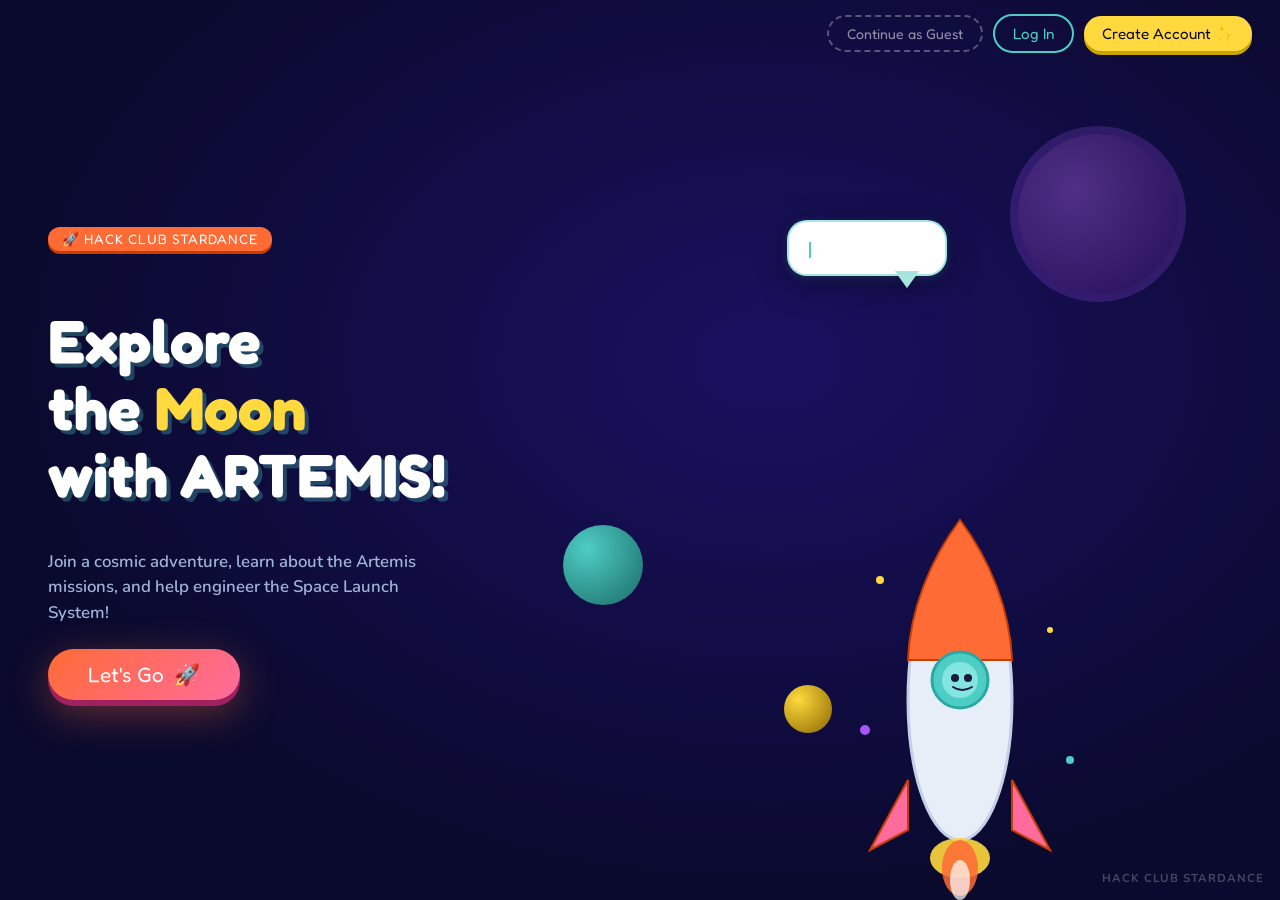
==== commit 4cba288e: "Compiled all html, css and js code so far into 1 file" ====
--- a/proj.html
+++ b/proj.html
@@ -1,223 +1,1624 @@
 <!DOCTYPE html>
 <html lang="en">
-  <head>
-    <meta charset="UTF-8" />
-    <meta name="viewport" content="width=device-width, initial-scale=1.0" />
-    <title>Stardance – Hack Club</title>
-    <link href="https://fonts.googleapis.com/css2?family=Fredoka+One&family=Nunito:wght@400;600;700;800;900&display=swap" rel="stylesheet"/>
-    <link rel="stylesheet" href="styles.css" />
-  </head>
-  <body>
-    <canvas id="stars-canvas"></canvas>
-
-    <!-- ═══════ PAGE 1: HOME ═══════ -->
-    <div class="page active" id="page-home">
-      <nav class="nav" id="main-nav">
-        <button class="nav-btn guest" onclick="continueAsGuest()">Continue as Guest</button>
-        <button class="nav-btn login" onclick="openModal('login')">Log In</button>
-        <button class="nav-btn signup" onclick="openModal('signup')">Create Account ✨</button>
-      </nav>
-
-      <div class="home-content">
-        <div class="planet p1"></div>
-        <div class="planet p2"></div>
-        <div class="planet p3"></div>
-
-        <div class="home-text">
-          <div class="hackclub-badge">🚀 HACK CLUB STARDANCE</div>
-          <h1 class="home-title">
-            Explore<br />the <span>Moon</span><br />with ARTEMIS!
-          </h1>
-          <p class="home-subtitle">
-            Join a cosmic adventure, learn about the Artemis missions, and help
-            engineer the Space Launch System!
-          </p>
-          <button class="letsgo-btn" onclick="goToPage('page-astro')">
-            Let's Go &nbsp;🚀
-          </button>
-        </div>
-
-        <!-- Rocket illustration + speech bubble -->
-        <div class="home-illustration">
-          <!-- Rocket speech bubble -->
-          <div class="rocket-bubble" id="rocket-bubble">
-            <span id="rocket-bubble-text"></span>
-            <span class="rocket-bubble-cursor"></span>
-            <!-- Bubble tail pointing down-left toward rocket -->
-            <div class="rocket-bubble-tail"></div>
-          </div>
-
-          <svg class="rocket-svg" viewBox="0 0 300 420" fill="none" xmlns="http://www.w3.org/2000/svg">
-            <ellipse cx="150" cy="220" rx="52" ry="140" fill="#E8EEF8" stroke="#C4D0E8" stroke-width="3"/>
-            <path d="M150 40 C120 80 100 130 98 180 L202 180 C200 130 180 80 150 40Z" fill="#FF6B35" stroke="#c93e00" stroke-width="2"/>
-            <circle cx="150" cy="200" r="28" fill="#4ECDC4" stroke="#2aa8a3" stroke-width="3"/>
-            <circle cx="150" cy="200" r="18" fill="#a8f4f0" opacity="0.6"/>
-            <circle cx="145" cy="198" r="4" fill="#1a1a3e"/>
-            <circle cx="158" cy="198" r="4" fill="#1a1a3e"/>
-            <path d="M143 207 Q152 213 162 207" stroke="#1a1a3e" stroke-width="2" stroke-linecap="round" fill="none"/>
-            <path d="M98 300 L60 370 L98 350Z" fill="#FF6B9D" stroke="#c93e00" stroke-width="2"/>
-            <path d="M202 300 L240 370 L202 350Z" fill="#FF6B9D" stroke="#c93e00" stroke-width="2"/>
-            <ellipse cx="150" cy="378" rx="30" ry="20" fill="#FFD93D" opacity="0.9"/>
-            <ellipse cx="150" cy="388" rx="18" ry="28" fill="#FF6B35" opacity="0.85"/>
-            <ellipse cx="150" cy="400" rx="10" ry="20" fill="white" opacity="0.7"/>
-            <circle cx="70" cy="100" r="4" fill="#FFD93D"/>
-            <circle cx="240" cy="150" r="3" fill="#FFD93D"/>
-            <circle cx="55" cy="250" r="5" fill="#A855F7"/>
-            <circle cx="260" cy="280" r="4" fill="#4ECDC4"/>
-          </svg>
-
-          <!-- Scroll hint arrow -->
-          <div class="scroll-hint" id="scroll-hint">
-            <span>scroll down</span>
-            <div class="scroll-arrow">
-              <span></span><span></span><span></span>
-            </div>
-          </div>
+<head>
+  <meta charset="UTF-8" />
+  <meta name="viewport" content="width=device-width, initial-scale=1.0" />
+  <title>Stardance – Hack Club</title>
+  <link href="https://fonts.googleapis.com/css2?family=Fredoka+One&family=Nunito:wght@400;600;700;800;900&display=swap" rel="stylesheet"/>
+  <style>
+:root {
+  --space-dark: #0a0a2e;
+  --space-mid: #0d1b4b;
+  --star-yellow: #ffd93d;
+  --rocket-orange: #ff6b35;
+  --planet-teal: #4ecdc4;
+  --planet-pink: #ff6b9d;
+  --nebula-purple: #a855f7;
+  --white: #ffffff;
+}
+*, *::before, *::after { box-sizing: border-box; }
+html, body {
+  width: 100%; height: 100%;
+  font-family: "Nunito", sans-serif;
+  overflow: hidden;
+  background: var(--space-dark);
+  margin: 0; padding: 0;
+}
+#stars-canvas {
+  position: fixed; inset: 0;
+  z-index: 0; pointer-events: none;
+}
+.page {
+  position: fixed; inset: 0;
+  display: flex; flex-direction: column;
+  opacity: 0; pointer-events: none;
+  transition: opacity 0.5s ease, transform 0.5s ease;
+  transform: translateY(30px);
+  z-index: 1;
+  overflow: hidden;
+}
+.page.active {
+  opacity: 1; pointer-events: all;
+  transform: translateY(0);
+}
+.page.exit-up {
+  opacity: 0; transform: translateY(-40px);
+}
+#page-dashboard { overflow-y: auto; }
+
+/* KEY FIX: make sls-intro page scrollable */
+#page-sls-intro { overflow-y: auto; }
+
+/* KEY FIX: make home page scrollable so button is always reachable */
+#page-home { overflow-y: auto; overflow-x: hidden; }
+
+.planet { position: absolute; border-radius: 50%; pointer-events: none; }
+
+/* PAGE 1 */
+#page-home {
+  background: radial-gradient(ellipse at 60% 40%, #1a1060 0%, #0a0a2e 70%);
+}
+.nav {
+  display: flex; justify-content: flex-end;
+  align-items: center; gap: 10px;
+  padding: 14px 28px; z-index: 10; position: relative;
+  flex-shrink: 0;
+}
+.nav-btn {
+  font-family: "Fredoka One", cursive;
+  font-size: 0.95rem; border: none; cursor: pointer;
+  padding: 8px 18px; border-radius: 50px;
+  transition: transform 0.15s, box-shadow 0.15s;
+}
+.nav-btn:hover { transform: scale(1.07); }
+.nav-btn.guest {
+  background: transparent;
+  border: 2px dashed rgba(255,255,255,0.3);
+  color: rgba(255,255,255,0.55); font-size: 0.88rem;
+}
+.nav-btn.guest:hover { border-color: rgba(255,255,255,0.6); color: rgba(255,255,255,0.85); }
+.nav-btn.login {
+  background: transparent;
+  border: 2.5px solid var(--planet-teal);
+  color: var(--planet-teal);
+}
+.nav-btn.signup {
+  background: var(--star-yellow);
+  color: var(--space-dark);
+  box-shadow: 0 4px 0 #c9a500;
+}
+.nav-btn.signup:hover { box-shadow: 0 2px 0 #c9a500; transform: scale(1.07) translateY(2px); }
+.user-chip {
+  display: flex; align-items: center; gap: 8px;
+  background: rgba(255,255,255,0.07);
+  border: 2px solid rgba(78,205,196,0.35);
+  border-radius: 50px; padding: 5px 12px 5px 6px;
+  animation: fadeIn 0.4s ease;
+}
+.user-avatar {
+  width: 30px; height: 30px; border-radius: 50%;
+  background: linear-gradient(135deg, var(--planet-teal), var(--nebula-purple));
+  display: flex; align-items: center; justify-content: center;
+  font-family: "Fredoka One", cursive; font-size: 0.95rem; color: white;
+}
+.user-name { font-family: "Fredoka One", cursive; font-size: 0.95rem; color: var(--star-yellow); }
+.logout-btn {
+  font-family: "Fredoka One", cursive; font-size: 0.8rem;
+  background: transparent; border: 1.5px solid rgba(255,107,157,0.5);
+  color: var(--planet-pink); padding: 4px 12px; border-radius: 50px;
+  cursor: pointer; transition: all 0.15s;
+}
+.logout-btn:hover { background: rgba(255,107,157,0.15); border-color: var(--planet-pink); }
+.guest-chip {
+  display: flex; align-items: center; gap: 8px;
+  background: rgba(255,255,255,0.05);
+  border: 2px dashed rgba(255,255,255,0.25);
+  border-radius: 50px; padding: 5px 14px 5px 10px;
+  animation: fadeIn 0.4s ease;
+}
+.guest-icon {
+  width: 30px; height: 30px; border-radius: 50%;
+  background: rgba(255,255,255,0.1);
+  display: flex; align-items: center; justify-content: center; font-size: 1rem;
+}
+.guest-label { font-family: "Fredoka One", cursive; font-size: 0.9rem; color: rgba(255,255,255,0.6); }
+.join-btn {
+  font-family: "Fredoka One", cursive; font-size: 0.8rem;
+  background: var(--star-yellow); color: var(--space-dark);
+  border: none; padding: 5px 13px; border-radius: 50px;
+  cursor: pointer; transition: all 0.15s; box-shadow: 0 2px 0 #c9a500;
+}
+.join-btn:hover { transform: scale(1.05); }
+.home-content {
+  flex: 1; display: flex; align-items: center;
+  padding: 20px 48px 60px; position: relative; overflow: visible;
+  min-height: 520px;
+}
+.home-text { z-index: 5; max-width: 500px; }
+.hackclub-badge {
+  display: inline-block; background: var(--rocket-orange);
+  color: white; font-family: "Fredoka One", cursive;
+  font-size: 0.85rem; padding: 4px 14px; border-radius: 50px;
+  margin-bottom: 10px; box-shadow: 0 3px 0 #c93e00; letter-spacing: 1px;
+}
+.home-title {
+  font-family: "Fredoka One", cursive;
+  font-size: clamp(1.9rem, 5vw, 3.8rem);
+  color: var(--white); line-height: 1.1; padding-top: 0.1em;
+  text-shadow: 4px 4px 0px rgba(78,205,196,0.3);
+}
+.home-title span { color: var(--star-yellow); display: inline-block; animation: floatAnim 3s ease-in-out infinite; }
+.home-subtitle {
+  font-size: 1.05rem; color: #a0b4d8; margin: 10px 0 24px;
+  font-weight: 600; line-height: 1.5; max-width: 380px;
+}
+.letsgo-btn {
+  font-family: "Fredoka One", cursive; font-size: 1.3rem;
+  background: linear-gradient(135deg, var(--rocket-orange), var(--planet-pink));
+  color: white; border: none; cursor: pointer;
+  padding: 13px 40px; border-radius: 60px;
+  box-shadow: 0 6px 0 #a02060, 0 12px 40px rgba(255,107,53,0.4);
+  transition: transform 0.15s, box-shadow 0.15s;
+  display: inline-flex; align-items: center; gap: 8px;
+  position: relative; overflow: hidden;
+}
+.letsgo-btn::after {
+  content: ""; position: absolute; inset: 0;
+  background: white; opacity: 0; transition: opacity 0.2s; border-radius: inherit;
+}
+.letsgo-btn:hover::after { opacity: 0.08; }
+.letsgo-btn:hover { transform: scale(1.05) translateY(-2px); box-shadow: 0 8px 0 #a02060, 0 20px 50px rgba(255,107,53,0.5); }
+.letsgo-btn:active { transform: scale(1.02) translateY(2px); box-shadow: 0 4px 0 #a02060; }
+.home-illustration {
+  position: absolute; right: 0; bottom: 0;
+  width: 50%; height: calc(100% - 60px);
+  display: flex; align-items: flex-end; justify-content: center;
+  pointer-events: none;
+}
+.rocket-svg { width: 300px; animation: rocketFloat 4s ease-in-out infinite; position: relative; z-index: 2; }
+.rocket-bubble {
+  position: absolute; top: 12%; right: 52%;
+  background: white; color: #1a1a3e;
+  font-family: "Fredoka One", cursive; font-size: 1rem;
+  line-height: 1.5; padding: 14px 18px; border-radius: 20px;
+  box-shadow: 0 8px 32px rgba(0,0,0,0.35), 0 2px 8px rgba(78,205,196,0.2);
+  border: 2.5px solid rgba(78,205,196,0.5);
+  max-width: 220px; min-width: 160px; z-index: 10;
+  opacity: 0; transform: scale(0.7) translateY(10px);
+  transition: opacity 0.4s ease, transform 0.4s cubic-bezier(0.34,1.56,0.64,1);
+  pointer-events: none;
+}
+.rocket-bubble.visible { opacity: 1; transform: scale(1) translateY(0); }
+.rocket-bubble.floating { animation: bubbleFloat 4s ease-in-out infinite; }
+.rocket-bubble-tail {
+  position: absolute; bottom: -14px; right: 28px;
+  width: 0; height: 0;
+  border-left: 10px solid transparent; border-right: 10px solid transparent;
+  border-top: 14px solid white;
+  filter: drop-shadow(0 3px 2px rgba(0,0,0,0.1));
+}
+.rocket-bubble-tail::before {
+  content: ""; position: absolute; top: -17px; left: -12px;
+  width: 0; height: 0;
+  border-left: 12px solid transparent; border-right: 12px solid transparent;
+  border-top: 17px solid rgba(78,205,196,0.5); z-index: -1;
+}
+.rocket-bubble-cursor {
+  display: inline-block; width: 2px; height: 1em;
+  background: var(--planet-teal); margin-left: 2px;
+  animation: blink 0.75s step-end infinite; vertical-align: middle;
+}
+.scroll-hint {
+  position: absolute; bottom: 28px; left: 50%;
+  transform: translateX(-50%);
+  display: flex; flex-direction: column; align-items: center; gap: 6px;
+  font-family: "Fredoka One", cursive; font-size: 0.8rem;
+  color: rgba(255,255,255,0.4); letter-spacing: 1px;
+  opacity: 0; transition: opacity 0.6s ease; pointer-events: none; z-index: 5;
+}
+.scroll-hint.visible { opacity: 1; }
+.scroll-arrow { display: flex; flex-direction: column; align-items: center; gap: 2px; }
+.scroll-arrow span {
+  display: block; width: 12px; height: 12px;
+  border-right: 2.5px solid rgba(255,255,255,0.4);
+  border-bottom: 2.5px solid rgba(255,255,255,0.4);
+  transform: rotate(45deg); animation: scrollBounce 1.4s ease-in-out infinite;
+}
+.scroll-arrow span:nth-child(2) { animation-delay: 0.15s; opacity: 0.7; }
+.scroll-arrow span:nth-child(3) { animation-delay: 0.3s; opacity: 0.4; }
+.p1 { width: 160px; height: 160px; background: radial-gradient(circle at 35% 35%, #6b3fa0, #2d1060); top: 8%; right: 8%; opacity: 0.7; }
+.p1::after { content: ""; position: absolute; inset: -8px; border-radius: 50%; border: 8px solid rgba(168,85,247,0.3); }
+.p2 { width: 80px; height: 80px; background: radial-gradient(circle at 30% 30%, #4ecdc4, #1a6b66); top: 55%; left: 44%; }
+.p3 { width: 48px; height: 48px; background: radial-gradient(circle at 30% 30%, var(--star-yellow), #8a6800); bottom: 20%; right: 35%; }
+
+/* PAGE 2 */
+#page-astro { background: radial-gradient(ellipse at 50% 60%, #0e1a4e 0%, #060618 80%); }
+.astro-scene {
+  flex: 1; display: flex; align-items: center; justify-content: center;
+  padding: 12px 32px; gap: 32px; position: relative; overflow: hidden;
+}
+.astronaut-wrap {
+  flex-shrink: 0; position: relative;
+  display: flex; flex-direction: column; align-items: center;
+}
+.astronaut-svg {
+  width: 170px; animation: astroFloat 3.5s ease-in-out infinite;
+  filter: drop-shadow(0 10px 30px rgba(78,205,196,0.3));
+  transition: filter 0.3s;
+}
+.astronaut-svg.talking {
+  filter: drop-shadow(0 10px 30px rgba(78,205,196,0.3)) drop-shadow(0 0 18px rgba(78,205,196,0.7));
+  animation: astroFloat 3.5s ease-in-out infinite, talkBounce 0.4s ease-in-out infinite;
+}
+.voice-controls { display: flex; align-items: center; gap: 8px; margin-top: 8px; }
+.voice-btn {
+  font-family: "Fredoka One", cursive; font-size: 0.8rem;
+  border: 2px solid rgba(78,205,196,0.5); background: transparent;
+  color: var(--planet-teal); padding: 5px 13px; border-radius: 50px;
+  cursor: pointer; transition: all 0.2s;
+}
+.voice-btn:hover, .voice-btn.speaking { background: rgba(78,205,196,0.15); border-color: var(--planet-teal); }
+.voice-btn.speaking { animation: voicePulse 1s ease-in-out infinite; }
+.replay-btn {
+  font-family: "Fredoka One", cursive; font-size: 0.8rem;
+  border: 2px solid rgba(255,255,255,0.2); background: transparent;
+  color: rgba(255,255,255,0.5); padding: 5px 12px; border-radius: 50px;
+  cursor: pointer; transition: all 0.2s;
+}
+.replay-btn:hover { border-color: rgba(255,255,255,0.5); color: white; }
+.sound-wave {
+  display: flex; align-items: center; gap: 3px; height: 20px;
+  margin-top: 6px; opacity: 0; transition: opacity 0.3s;
+}
+.sound-wave.active { opacity: 1; }
+.wave-bar { width: 4px; border-radius: 2px; background: var(--planet-teal); animation: waveAnim 0.8s ease-in-out infinite; }
+.wave-bar:nth-child(1) { height: 8px; animation-delay: 0s; }
+.wave-bar:nth-child(2) { height: 16px; animation-delay: 0.1s; }
+.wave-bar:nth-child(3) { height: 22px; animation-delay: 0.2s; }
+.wave-bar:nth-child(4) { height: 14px; animation-delay: 0.3s; }
+.wave-bar:nth-child(5) { height: 10px; animation-delay: 0.4s; }
+.wave-bar:nth-child(6) { height: 18px; animation-delay: 0.15s; }
+.wave-bar:nth-child(7) { height: 8px; animation-delay: 0.35s; }
+.speech-bubble-outer { flex: 1; max-width: 560px; position: relative; }
+.speech-bubble {
+  background: rgba(255,255,255,0.95); border-radius: 24px;
+  padding: 22px 28px;
+  box-shadow: 0 8px 40px rgba(0,0,0,0.5), inset 0 1px 0 rgba(255,255,255,0.9);
+  border: 3px solid rgba(78,205,196,0.4);
+  min-height: 240px; display: flex; flex-direction: column; position: relative;
+}
+.speech-bubble::before {
+  content: ""; position: absolute; left: -22px; top: 50%;
+  transform: translateY(-50%);
+  width: 0; height: 0;
+  border-top: 15px solid transparent; border-bottom: 15px solid transparent;
+  border-right: 22px solid rgba(255,255,255,0.95);
+}
+.bubble-name {
+  font-family: "Fredoka One", cursive; font-size: 0.95rem;
+  color: var(--planet-teal); margin-bottom: 8px; letter-spacing: 0.5px;
+  display: flex; align-items: center; justify-content: space-between;
+}
+.bubble-text {
+  font-size: 1rem; color: #1a1a3e; line-height: 1.6;
+  font-weight: 600; flex: 1; min-height: 140px;
+}
+.bubble-text .highlight { color: var(--rocket-orange); font-weight: 800; }
+.bubble-dot { width: 7px; height: 7px; border-radius: 50%; background: #d0d8f0; transition: background 0.3s; }
+.bubble-dot.active { background: var(--planet-teal); }
+.swipe-area {
+  padding: 0 0 20px; display: flex;
+  justify-content: center; align-items: center; gap: 12px;
+  z-index: 10; position: relative; flex-shrink: 0;
+}
+.swipe-btn {
+  font-family: "Fredoka One", cursive; font-size: 1rem;
+  background: var(--planet-teal); color: var(--space-dark);
+  border: none; cursor: pointer; padding: 11px 30px; border-radius: 50px;
+  box-shadow: 0 5px 0 #1a8a85, 0 8px 24px rgba(78,205,196,0.3);
+  transition: transform 0.15s, box-shadow 0.15s;
+  display: flex; align-items: center; gap: 8px;
+}
+.swipe-btn:hover { transform: scale(1.05) translateY(-2px); box-shadow: 0 7px 0 #1a8a85, 0 12px 30px rgba(78,205,196,0.4); }
+.swipe-btn:active { transform: scale(1.02) translateY(2px); box-shadow: 0 3px 0 #1a8a85; }
+.swipe-btn-prev {
+  background: transparent; border: 2.5px solid rgba(255,255,255,0.3);
+  color: rgba(255,255,255,0.6); box-shadow: none;
+  font-family: "Fredoka One", cursive; font-size: 0.95rem;
+  padding: 10px 20px; border-radius: 50px; cursor: pointer; transition: all 0.15s;
+}
+.swipe-btn-prev:hover { border-color: rgba(255,255,255,0.6); color: white; }
+.moon-deco { position: absolute; right: -40px; top: 10%; width: 180px; height: 180px; border-radius: 50%; background: radial-gradient(circle at 35% 35%, #fffbe0, #c8a800); opacity: 0.12; }
+.mars-deco { position: absolute; left: 2%; bottom: 10%; width: 85px; height: 85px; border-radius: 50%; background: radial-gradient(circle at 35% 35%, #ff8a5b, #8b2500); opacity: 0.25; }
+
+/* PAGE 3 */
+#page-mission { background: radial-gradient(ellipse at 30% 70%, #0e2a4a 0%, #060618 70%); }
+.mission-top { padding: 18px 36px 0; z-index: 5; position: relative; flex-shrink: 0; }
+.mission-label { font-family: "Fredoka One", cursive; font-size: clamp(1.4rem, 3vw, 2.2rem); color: var(--white); text-shadow: 2px 2px 0 rgba(255,107,53,0.4); }
+.mission-label span { color: var(--star-yellow); }
+.mission-scene {
+  flex: 1; display: flex; align-items: center;
+  justify-content: space-between; padding: 8px 48px 16px;
+  position: relative; overflow: hidden;
+}
+.mission-astro-wrap { position: relative; display: flex; flex-direction: column; align-items: center; z-index: 5; }
+.mission-astronaut-svg { width: 190px; animation: astroFloat 4s ease-in-out infinite; }
+.astro-shadow { width: 110px; height: 16px; border-radius: 50%; background: rgba(0,0,0,0.4); animation: shadowPulse 4s ease-in-out infinite; margin-top: -10px; }
+.sls-panel { z-index: 5; display: flex; flex-direction: column; align-items: flex-end; gap: 12px; }
+.sls-label { font-family: "Fredoka One", cursive; font-size: 0.95rem; color: #a0b4d8; letter-spacing: 0.5px; text-align: right; }
+.sls-btn {
+  font-family: "Fredoka One", cursive; font-size: 1.25rem;
+  background: linear-gradient(135deg, #ffd93d, #ff6b35); color: var(--space-dark);
+  border: none; cursor: pointer; padding: 16px 34px; border-radius: 20px;
+  box-shadow: 0 6px 0 #8a3e00, 0 12px 40px rgba(255,107,53,0.35);
+  transition: transform 0.15s, box-shadow 0.15s;
+  display: flex; align-items: center; gap: 10px;
+  position: relative; overflow: hidden; white-space: nowrap;
+}
+.sls-btn::before {
+  content: ""; position: absolute; top: -50%; left: -60%;
+  width: 60%; height: 200%; background: rgba(255,255,255,0.25);
+  transform: skewX(-20deg); animation: shine 3s 1s infinite;
+}
+.sls-btn:hover { transform: scale(1.06) translateY(-3px); box-shadow: 0 9px 0 #8a3e00, 0 18px 50px rgba(255,107,53,0.5); }
+.sls-btn:active { transform: scale(1.02) translateY(3px); box-shadow: 0 3px 0 #8a3e00; }
+.ground-strip { position: absolute; bottom: 0; left: 0; right: 0; height: 5px; background: linear-gradient(90deg, transparent, var(--planet-teal), var(--nebula-purple), transparent); opacity: 0.5; }
+.crater1 { position: absolute; bottom: 8%; left: 28%; width: 80px; height: 25px; border-radius: 50%; border: 3px solid rgba(255,255,255,0.08); }
+.crater2 { position: absolute; bottom: 14%; left: 52%; width: 50px; height: 16px; border-radius: 50%; border: 2px solid rgba(255,255,255,0.05); }
+.small-planet-m { position: absolute; top: 8%; right: 12%; width: 60px; height: 60px; border-radius: 50%; background: radial-gradient(circle at 35% 35%, #ff6b9d, #5a0030); opacity: 0.5; }
+.ring-m { position: absolute; top: 8%; right: 10%; width: 90px; height: 28px; border-radius: 50%; border: 4px solid rgba(255,107,157,0.35); transform: rotate(-20deg); }
+.back-btn {
+  position: absolute; bottom: 20px; left: 36px;
+  font-family: "Fredoka One", cursive; font-size: 0.9rem;
+  background: transparent; border: 2px solid rgba(255,255,255,0.2);
+  color: rgba(255,255,255,0.5); cursor: pointer;
+  padding: 8px 18px; border-radius: 50px; transition: all 0.2s; z-index: 10;
+}
+.back-btn:hover { border-color: rgba(255,255,255,0.5); color: white; }
+
+.auth-gate-overlay {
+  position: fixed;
+  inset: 0;
+  z-index: 150;
+  background: rgba(5,5,25,0.9);
+  backdrop-filter: blur(10px);
+  display: flex;      
+  align-items: center;
+  justify-content: center;
+  opacity: 0;
+  pointer-events: none;
+  transition: opacity 0.3s;
+}
+
+.auth-gate-overlay.open {
+  opacity: 1;
+  pointer-events: all;
+}
+.auth-gate-box{
+  background: linear-gradient(135deg, #0d1b4b, #1a0a4e);
+  border-radius: 28px;
+  padding: 40px 36px 32px;
+  width: 420px;
+  max-width: 92vw;
+  border: 2px solid rgba(78,205,196,0.3);
+  box-shadow: 0 20px 80px rgba(0,0,0,0.7);
+  transform: scale(0.9) translateY(20px);
+  transition: transform 0.3s;
+  text-align: center;
+}
+.auth-gate-overlay.open .auth-gate-box{
+  transform: scale(1) translateY(0);
+}
+.auth-gate-icon {
+  font-size: 3rem;
+  margin-bottom: 12px;
+}
+.auth-gate-title {
+  font-family: "Fredoka One", cursive;
+  font-size: 1.9rem;
+  color:  var(--star-yellow);
+  margin-bottom: 8px;
+}
+.auth-gate-sub {
+  color: #a0b4d8;
+  font-size: 0.95rem;
+  font-weight: 600;
+  margin-bottom: 28px;
+  line-height: 1.5;
+}
+.auth-gate-btns {
+  display: flex;
+  flex-direction: column;
+  gap: 10px;
+}
+.auth-gate-btn-primary {
+  font-family:  "Fredoka One", cursive;
+  font-size: 1.1rem;
+  background: var(--planet-teal);
+  color: var(--space-dark);
+  border: none;
+  cursor: pointer;
+  padding: 13px;
+  border-radius: 14px;
+  box-shadow: 0 4px 0 #1a8a85;
+  transition: transform 0.15s, box-shadow 0.15s;
+}
+.auth-gate-btn-primary:hover {
+  transform: translateY(-2px);
+  box-shadow: 0 6px 0 #1a8a85;
+}
+.auth-gate-btn-secondary {
+  font-family: "Fredoka One", cursive;
+  font-size: 1rem;
+  background: var(--star-yellow);
+  color: var(--space-dark);
+  border: none;
+  padding: 12px;
+  border-radius: 14px;
+  box-shadow: 0 4px 0 #c9a500;
+  transition: transform 0.15s, box-shadow 0.15s;
+}
+.auth-gate-btn-secondary:hover{
+  transform: translate(-2px);
+  box-shadow: 0 6px 0 #1a8a85;
+}
+.auth-gate-btn-ghost {
+  font-family: "Fredoka One", cursive;
+  font-size: 0.9rem;
+  background: transparent;
+  color: rgba(255,255,255,0.45);
+  border: 1px solid rgba(255,255,255,0.15);
+  cursor: pointer;
+  padding: 10px;
+  border-radius: 14px;
+  transition: all 0.15s;
+}
+.auth-gate-btn-ghost:hover{
+  border-color: rgba(255,255,255,0.4);
+  color: rgba(255,255,255,0.8);
+}
+.modal-overlay{
+  position: fixed;
+  inset: 0;
+  z-index: 200;
+  background: rgba(5,5,25,0.85);
+  backdrop-filter: blur(8px);
+  display: flex;
+  align-items: center;
+  justify-content: center;
+  opacity: 0;
+  pointer-events: none;
+  transition: opacity 0.3s;
+}
+.modal-overlay.open {
+  opacity: 1;
+  pointer-events: all;
+}
+.modal-box{
+  background: linear-gradient(135deg, #0d1b4b, #1a0a4e);
+  border-radius: 24px;
+  padding: 36px 36px 28px;
+  width: 400px;
+  max-width: 92vw;
+  border: 2px solid rgba(78,205,196,0.3);
+  box-shadow: 0 20px 80px rgba(0,0,0,0.7);
+  transform: scale(0.9) translateY(20px);
+  transition: transform 0.3s;
+  position: relative;
+}
+.modal-overlay.open .modal-box {
+  transform: scale(1) translateY(0);
+}
+.modal-title{
+  font-family: "Fredoka One", cursive;
+  font-size: 1.8rem;
+  color: var(--star-yellow);
+  margin-bottom: 18px;
+}
+.modal-input{
+  width: 100%;
+  padding: 12px 16px;
+  border-radius: 12px;
+  border: 2px solid rgba(78,205,196,0.3);
+  background: rgba(255,255,255,0.07);
+  color: white;
+  font-family: "Nunito", sans-serif;
+  font-size: 1rem;
+  font-weight: 600;
+  margin-bottom: 12px;
+  outline: none;
+  transition: border-color 0.2s;
+}
+.modal-input::placeholder{
+  color: rgba(255,255,255,0.35);
+}
+.modal-input:focus{
+  border-color: var(--planet-teal);
+}
+.modal-submit{
+  width: 100%;
+  padding: 13px;
+  font-family: "Fredoka One", cursive;
+  font-family: 1.1rem;
+  background: var(--planet-teal);
+  color: var(--space-dark);
+  border: none;
+  border-radius: 12px;
+  cursor: pointer;
+  box-shadow: 0 4px 0 #1a8a85;
+  transition: transform 0.15s, box-shadow 0.15s;
+  margin-top: 4px;
+}
+.modal-submit:hover{
+  transform: translateY(-2px);
+  box-shadow: 0 6px 0 #1a8a85;
+}
+.modal-close{
+  position: absolute;
+  top: 14px;
+  right: 16px;
+  background: rgba(255,255,255,0.1);
+  border: none;
+  color: white;
+  font-size: 1.1rem;
+  cursor: pointer;
+  width: 32px;
+  height: 32px;
+  border-radius: 50%;
+  display: flex;
+  align-items: center;
+  justify-content: center;
+  transition: background 0.2s;
+}
+.modal-close:hover{
+  background: rgba(255,255,255,0.2);
+}
+.modal-switch{
+  text-align: center;
+  margin-top: 14px;
+  color: rgba(255,255,255,0.5);
+  font-size: 0.88rem;
+}
+.modal-switch a{
+  color: rgba(255,255,255,0.55);
+  cursor: pointer;
+  text-decoration: underline;
+  text-underline-offset: 3px;
+}
+.modal-guest-link a:hover{
+  color: rgba(255,255,255,0.85);
+}
+.modal-error{
+  background: rgba(255,107,157,0.15);
+  border: 1.5px solid rgba(255,107,157,0.5);
+  color:  #ff9ec4;
+  font-size: 0.88rem;
+  font-weight: 700;
+  border-radius: 10px;
+  padding: 8px 12px;
+  margin-bottom: 10px;
+  display: none;
+}
+
+/* TOAST */
+.toast {
+  position: fixed; bottom: 50px; left: 50%;
+  transform: translateX(-50%) translateY(20px);
+  background: linear-gradient(135deg, #0d1b4b, #1a0a4e);
+  border: 2px solid rgba(78,205,196,0.4); color: var(--star-yellow);
+  font-family: "Fredoka One", cursive; font-size: 1rem;
+  padding: 12px 24px; border-radius: 50px;
+  box-shadow: 0 8px 32px rgba(0,0,0,0.5);
+  opacity: 0; transition: all 0.4s ease; z-index: 300; white-space: nowrap;
+}
+.toast.toast-show { opacity: 1; transform: translateX(-50%) translateY(0); }
+
+/* PAGE 4 – SLS INTRO — SCROLLABLE */
+#page-sls-intro {
+  background: radial-gradient(ellipse at 40% 30%, #0e1a4e 0%, #060618 80%);
+  overflow-y: auto;
+  overflow-x: hidden;
+}
+.sls-intro-bg { position: absolute; inset: 0; pointer-events: none; z-index: 0; }
+.sls-star-ring { position: absolute; border-radius: 50%; border: 2px solid rgba(78,205,196,0.08); }
+.sls-star-ring.r1 { width: 500px; height: 500px; top: -120px; right: -120px; }
+.sls-star-ring.r2 { width: 300px; height: 300px; bottom: -80px; left: -80px; border-color: rgba(255,107,157,0.08); }
+
+/* KEY FIX: use min-height instead of fixed flex centering so it grows to fit content */
+.sls-intro-content {
+  min-height: 100%;
+  display: flex; flex-direction: column;
+  align-items: center; justify-content: center;
+  padding: 40px 24px 100px;
+  z-index: 2; position: relative;
+  text-align: center; gap: 6px;
+}
+.sls-intro-badge {
+  display: inline-block; background: rgba(78,205,196,0.15);
+  border: 1.5px solid rgba(78,205,196,0.4); color: var(--planet-teal);
+  font-family: "Fredoka One", cursive; font-size: 0.8rem;
+  padding: 4px 16px; border-radius: 50px; letter-spacing: 1.5px; margin-bottom: 4px;
+}
+.sls-intro-title { font-family: "Fredoka One", cursive; font-size: clamp(1.8rem,4.5vw,3rem); color: var(--white); line-height: 1.15; text-shadow: 3px 3px 0 rgba(78,205,196,0.2); }
+.sls-intro-title span { color: var(--star-yellow); }
+.sls-intro-sub { font-size: 1rem; color: #a0b4d8; font-weight: 600; margin: 4px 0 20px; }
+
+.astronaut-picker{
+  display: flex;
+  gap: 24px;
+  justify-content: center;
+  flex-wrap: wrap;
+  margin-bottom: 24px;
+}
+.picker-card{
+  position: relative;
+  cursor: pointer;
+  background: rgba(255,255,255,0.04);
+  border: 2.5px solid rgba(255,255,255,0.1);
+  border-radius: 24px;
+  padding: 22px 28px 18px;
+  display: flex;
+  flex-direction: column;
+  align-items: center;
+  gap: 4px;
+  transition: transform 0.22s cubic-bezier(0.34,1.56,0.64,1),border-color 0.22s, box-shadow 0.22s;
+  min-width: 170px;
+  overflow: hidden;
+}
+.picker-card:hover{
+  transform: translate(-6px) scale(1.03);
+  border-color: rgba(255,255,255,0.25);
+}
+.picker-card.selected-female{
+  border-color: var(--planet-pink);
+  box-shadow: 0 0 0 3px rgba(255,107,157,0.2), 0 16px 48px rgba(255,107,157,0.25);
+}
+.picker-card.selected-male{
+  border-color: var(--planet-teal);
+  box-shadow:0 0 0 3px rgba(78,205,196,0.2), 0 16px 48px rgba(78,205,196,0.25);
+}
+.picker-glow{
+  position: absolute;
+  inset: 0;
+  border-radius: 22px;
+  opacity: 0;
+  transition: opacity 0.3s;
+}
+.female-glow{
+  background: radial-gradient(ellipse at 50% 20%, rgba(255,107,157,0.18), transparent 70%);
+}
+.male-glow{
+  background: radial-gradient(ellipse at 50% 20%, rgba(78,205,196,0.18), transparent 70%);
+}
+.picker-card.selected-female .female-glow, .picker-card.selected-male .male-glow{
+  opacity: 1;
+}
+.picker-svg{
+  width: 110px;
+  animation: astroFloat 3.5s ease-in-out infinite;
+}
+#pick-male .picker-svg {
+  animation-delay: -1.5s;
+}
+.picker-label {
+  font-family: "Fredoka One", cursive;
+  font-size: 0.95rem;
+  color: var(--star-yellow);
+}
+.picker-sub{
+  font-size: 0.78rem;
+  color: rgba(255,255,255,0.4);
+  font-weight: 700;
+}
+.picker-check{
+  position: absolute;
+  top: 12px;
+  right: 14px;
+  width: 26px;
+  height: 26px;
+  border-radius: 50%;
+  background: var(--planet-teal);
+  color: var(--space-dark);
+  font-size: 0.85rem;
+  font-weight: 900;
+  display: flex;
+  align-items: center;
+  justify-content: center;
+  opacity: 0;
+  transform: scale(0.4);
+  transition: opacity 0.25s, transform 0.3s cubic-bezier(0.34,1.56,0.64,1);
+}
+#pick-female.selected-female .picker-check{
+  opacity: 1;
+  transform: scale(1);
+  background: var(--planet-pink);
+}
+#pick-male.selected-male .picker-check{
+  opacity: 1;
+  transform: scale(1);
+  background: var(--planet-teal);
+}
+.sls-proceed-btn{
+  font-family: "Fredoka One", cursive;
+  font-size: 1.15rem;
+  background: linear-gradient(135deg, var(--planet-teal), var(--nebula-purple));
+  color: white;
+  border: none;
+  cursor: pointer;
+  padding: 14px 44px;
+  border-radius: 60px;
+  box-shadow: 0 6px 0 #1a3080, 0 12px 40px rgba(78,205,196,0.3);
+  transition: transform 0.15s, box-shadow 0.15s, opacity 0.2s;
+  opacity: 0.4;
+  pointer-events: none;
+  position: relative;
+  z-index: 2;
+}
+.sls-proceed-btn:not([disabled]) {
+  opacity: 1;
+  pointer-events: all;
+}
+.sls-proceed-btn:not([disabled]):hover{
+  transform: scale(1.05) translateY(-2px);
+  box-shadow: 0 8px 0 #1a3080, 0 20px 50px rgba(78,205,196,0.4);
+}
+.sls-proceed-btn:not([disabled]):active {
+  transform: scale(1.02) translateY(2px);
+  box-shadow: 0 4px 0 #1a3080;
+}
+/* PAGE 5 */
+#page-dashboard { background: radial-gradient(ellipse at 20% 20%, #0e1a4e 0%, #060618 75%); }
+.dashboard-header {
+  display: flex; align-items: center; justify-content: space-between;
+  padding: 18px 36px 0; z-index: 5; position: relative; flex-shrink: 0;
+}
+.dash-badge {
+  font-family: "Fredoka One", cursive; font-size: 0.78rem;
+  color: var(--planet-teal); letter-spacing: 1.5px;
+  background: rgba(78,205,196,0.1); border: 1.5px solid rgba(78,205,196,0.3);
+  padding: 3px 14px; border-radius: 50px; display: inline-block; margin-bottom: 4px;
+}
+.dash-title { font-family: "Fredoka One", cursive; font-size: clamp(1.5rem,3.5vw,2.4rem); color: var(--white); line-height: 1.1; }
+.dash-title span { color: var(--star-yellow); }
+.dash-astronaut-mini { width: 80px; flex-shrink: 0; }
+.dash-astronaut-mini svg { width: 80px; animation: astroFloat 3.5s ease-in-out infinite; }
+.dashboard-grid {
+  display: grid; grid-template-columns: 1fr 1fr;
+  gap: 14px; padding: 16px 28px 10px;
+  z-index: 5; position: relative; flex: 1;
+}
+.dash-card {
+  background: rgba(255,255,255,0.04);
+  border: 1.5px solid rgba(255,255,255,0.09);
+  border-radius: 20px; padding: 18px 20px;
+  transition: border-color 0.2s, transform 0.2s;
+  display: flex; flex-direction: column; gap: 8px;
+}
+.dash-card:hover{
+  border-color: rgba(78,205,196,0.2);
+  transform: translateY(-2px);
+}
+.dash-card-icon{
+  font-size: 1.4rem;
+}
+.dash-card-label{
+  font-family: "Fredoka One", cursive;
+  font-size: 0.8rem;
+  color: rgba(255,255,255,0.4);
+  letter-spacing: 1px;
+  text-transform: uppercase;
+}
+.rank-card{
+  grid-column: 1/-1;
+  flex-direction: row;
+  align-items: center;
+  gap: 18px;
+  flex-wrap: wrap;
+}
+.rank-card .dash-card-icon{
+  font-size: 2rem;
+}
+.rank-card > div:first-child{
+  flex-shrink: 0;
+}
+.dash-rank-badge{
+  font-family: "Fredoka One", cursive;
+  font-size: 1.6rem;
+  color: var(--star-yellow);
+  text-shadow: 2px 2px 0 rgba(255,217,61,0.3);
+  flex-shrink: 0;
+}
+.dash-xp-bar-wrap{
+  flex: 1;
+  min-width: 140px;
+}
+.dash-xp-label {
+  font-size: 0.78rem;
+  color: rgba(255,255,255,0.45);
+  font-weight: 700;
+  margin-bottom: 5px;
+}
+.dash-xp-label span{
+  color: var(--planet-teal);
+  font-size: 0.9rem;
+}
+.dash-xp-track{
+  height: 8px;
+  background: rgba(255,255,255,0.08);
+  border-radius: 8px;
+  overflow: hidden;
+}
+.dash-xp-fill{
+  height: 100%;
+  border-radius: 8px;
+  background: linear-gradient(90deg, var(--planet-teal), var(--nebula-purple));
+  transition: width 1.2s cubic-bezier(0.22,1,0.36,1);
+}
+.missions-list{
+  display: flex;
+  flex-direction: column;
+  gap: 6px;
+}
+.mission-item{
+  font-size: 0.82rem;
+  font-weight: 700;
+  padding: 5px 8px;
+  border-radius: 8px;
+}
+.mission-item.done {
+  color: #a8f4f0;
+  background: rgba(78,205,196,0.08);
+}
+.mission-item-locked{
+  color: rgba(255,255,255,0.25);
+}
+.tag-list{
+  display: flex;
+  flex-wrap: wrap;
+  gap: 7px;
+}
+.tag{
+  font-size: 0.78rem;
+  font-weight: 800;
+  padding: 4px 11px;
+  border-radius: 50px;
+}
+.strength-tag{
+  background: rgba(78,205,196,0.15);
+  color: var(--planet-teal);
+  border: 1px solid rgba(78,205,196,0.3);
+}
+.training-card{
+  grid-column: 1/-1;
+}
+.training-list{
+  display: flex;
+  flex-direction: column;
+  gap: 12px;
+  margin-top: 2px;
+}
+.training-item{
+  display: flex;
+  align-items: flex-start;
+  gap: 12px;
+}
+.training-dot{
+  width: 10px;
+  height: 10px;
+  border-radius: 50%;
+  flex-shrink: 0;
+  margin-top: 4px;
+  background:  var(--planet-teal);
+  box-shadow: 0 0 8px rgba(78,205,196,0.6);
+}
+.training-dot.dim{
+  background: rgba(255,255,255,0.15);
+  box-shadow: none;
+}
+/*start from here, In Shaa Allah*/
+.dash-proceed-btn {
+  font-family: "Fredoka One", cursive; font-size: 1.15rem;
+  background: linear-gradient(135deg, var(--rocket-orange), var(--planet-pink));
+  color: white; border: none; cursor: pointer;
+  padding: 14px 40px; border-radius: 60px;
+  box-shadow: 0 6px 0 #a02060, 0 12px 40px rgba(255,107,53,0.35);
+  transition: transform 0.15s, box-shadow 0.15s;
+}
+.dash-proceed-btn:hover { transform: scale(1.05) translateY(-2px); box-shadow: 0 8px 0 #a02060, 0 20px 50px rgba(255,107,53,0.5); }
+.dash-proceed-btn:active { transform: scale(1.02) translateY(2px); box-shadow: 0 4px 0 #a02060; }
+.hackclub-ribbon { position: fixed; bottom: 14px; right: 16px; z-index: 50; font-size: 0.72rem; color: rgba(255,255,255,0.25); font-weight: 700; letter-spacing: 1px; }
+.typing-cursor { display: inline-block; width: 2px; height: 1.1em; background: #1a1a3e; margin-left: 2px; animation: blink 0.8s step-end infinite; vertical-align: middle; }
+
+/* ANIMATIONS */
+@keyframes floatAnim { 0%,100%{transform:translateY(0)} 50%{transform:translateY(-10px)} }
+@keyframes astroFloat { 0%,100%{transform:translateY(0) rotate(-2deg)} 50%{transform:translateY(-18px) rotate(2deg)} }
+@keyframes talkBounce { 0%,100%{transform:translateY(0) rotate(-1deg)} 50%{transform:translateY(-6px) rotate(1deg)} }
+@keyframes rocketFloat { 0%,100%{transform:translateY(0) rotate(3deg)} 50%{transform:translateY(-24px) rotate(-1deg)} }
+@keyframes bubbleFloat { 0%,100%{transform:scale(1) translateY(0)} 50%{transform:scale(1) translateY(-24px)} }
+@keyframes shadowPulse { 0%,100%{transform:scaleX(1);opacity:0.4} 50%{transform:scaleX(0.75);opacity:0.2} }
+@keyframes shine { 0%{left:-60%} 30%,100%{left:120%} }
+@keyframes blink { 0%,100%{opacity:1} 50%{opacity:0} }
+@keyframes fadeIn { from{opacity:0;transform:translateY(-6px)} to{opacity:1;transform:translateY(0)} }
+@keyframes voicePulse { 0%,100%{box-shadow:0 0 0 0 rgba(78,205,196,0.5)} 50%{box-shadow:0 0 0 8px rgba(78,205,196,0)} }
+@keyframes waveAnim { 0%,100%{transform:scaleY(0.4)} 50%{transform:scaleY(1)} }
+@keyframes scrollBounce { 0%,100%{transform:rotate(45deg) translateY(0);opacity:1} 50%{transform:rotate(45deg) translateY(4px);opacity:0.4} }
+
+/* RESPONSIVE */
+@media (max-width: 640px) {
+  .home-content { padding: 10px 20px 80px; flex-direction: column; justify-content: flex-start; gap: 20px; min-height: unset; }
+  .home-illustration { position: relative; width: 100%; height: 220px; right: auto; bottom: auto; }
+  .rocket-svg { width: 180px; }
+  .rocket-bubble { top: 2%; right: 50%; font-size: 0.85rem; }
+  .astro-scene { flex-direction: column; padding: 8px 16px; gap: 12px; }
+  .speech-bubble { min-height: 180px; }
+  .speech-bubble::before { display: none; }
+  .mission-scene { flex-direction: column; padding: 8px 20px; justify-content: center; }
+  .dashboard-grid { grid-template-columns: 1fr; padding: 12px 16px 10px; }
+  .rank-card, .training-card { grid-column: 1; }
+  .astronaut-picker { gap: 14px; }
+  .picker-card { min-width: 140px; padding: 16px 18px 14px; }
+  .picker-svg { width: 88px; }
+  .dashboard-header { padding: 14px 16px 0; }
+  .sls-intro-content { padding: 30px 16px 90px; }
+}
+  </style>
+</head>
+<body>
+
+<canvas id="stars-canvas"></canvas>
+
+<!-- PAGE 1: HOME -->
+<div class="page active" id="page-home">
+  <nav class="nav" id="main-nav">
+    <button class="nav-btn guest" id="nav-guest-btn">Continue as Guest</button>
+    <button class="nav-btn login" id="nav-login-btn">Log In</button>
+    <button class="nav-btn signup" id="nav-signup-btn">Create Account ✨</button>
+  </nav>
+
+  <div class="home-content">
+    <div class="planet p1"></div>
+    <div class="planet p2"></div>
+    <div class="planet p3"></div>
+
+    <div class="home-text">
+      <div class="hackclub-badge">🚀 HACK CLUB STARDANCE</div>
+      <h1 class="home-title">Explore<br />the <span>Moon</span><br />with ARTEMIS!</h1>
+      <p class="home-subtitle">Join a cosmic adventure, learn about the Artemis missions, and help engineer the Space Launch System!</p>
+      <button class="letsgo-btn" id="letsgo-main-btn">Let's Go &nbsp;🚀</button>
+    </div>
+
+    <div class="home-illustration">
+      <div class="rocket-bubble" id="rocket-bubble">
+        <span id="rocket-bubble-text"></span>
+        <span class="rocket-bubble-cursor"></span>
+        <div class="rocket-bubble-tail"></div>
+      </div>
+
+      <svg class="rocket-svg" viewBox="0 0 300 420" fill="none" xmlns="http://www.w3.org/2000/svg">
+        <ellipse cx="150" cy="220" rx="52" ry="140" fill="#E8EEF8" stroke="#C4D0E8" stroke-width="3"/>
+        <path d="M150 40 C120 80 100 130 98 180 L202 180 C200 130 180 80 150 40Z" fill="#FF6B35" stroke="#c93e00" stroke-width="2"/>
+        <circle cx="150" cy="200" r="28" fill="#4ECDC4" stroke="#2aa8a3" stroke-width="3"/>
+        <circle cx="150" cy="200" r="18" fill="#a8f4f0" opacity="0.6"/>
+        <circle cx="145" cy="198" r="4" fill="#1a1a3e"/>
+        <circle cx="158" cy="198" r="4" fill="#1a1a3e"/>
+        <path d="M143 207 Q152 213 162 207" stroke="#1a1a3e" stroke-width="2" stroke-linecap="round" fill="none"/>
+        <path d="M98 300 L60 370 L98 350Z" fill="#FF6B9D" stroke="#c93e00" stroke-width="2"/>
+        <path d="M202 300 L240 370 L202 350Z" fill="#FF6B9D" stroke="#c93e00" stroke-width="2"/>
+        <ellipse cx="150" cy="378" rx="30" ry="20" fill="#FFD93D" opacity="0.9"/>
+        <ellipse cx="150" cy="388" rx="18" ry="28" fill="#FF6B35" opacity="0.85"/>
+        <ellipse cx="150" cy="400" rx="10" ry="20" fill="white" opacity="0.7"/>
+        <circle cx="70" cy="100" r="4" fill="#FFD93D"/>
+        <circle cx="240" cy="150" r="3" fill="#FFD93D"/>
+        <circle cx="55" cy="250" r="5" fill="#A855F7"/>
+        <circle cx="260" cy="280" r="4" fill="#4ECDC4"/>
+      </svg>
+
+      <div class="scroll-hint" id="scroll-hint">
+        <span>scroll down</span>
+        <div class="scroll-arrow"><span></span><span></span><span></span></div>
+      </div>
+    </div>
+  </div>
+</div>
+
+<!-- PAGE 2: ASTRONAUT SPEAKS -->
+<div class="page" id="page-astro">
+  <div class="moon-deco"></div>
+  <div class="mars-deco"></div>
+
+  <div class="astro-scene">
+    <div class="astronaut-wrap">
+      <svg class="astronaut-svg" viewBox="0 0 180 240" fill="none" xmlns="http://www.w3.org/2000/svg">
+        <rect x="52" y="120" width="76" height="90" rx="22" fill="#E8EEF8" stroke="#C4D0E8" stroke-width="3"/>
+        <circle cx="90" cy="90" r="52" fill="#E8EEF8" stroke="#C4D0E8" stroke-width="3"/>
+        <ellipse cx="90" cy="90" rx="36" ry="38" fill="#4ECDC4" opacity="0.85"/>
+        <ellipse cx="82" cy="82" rx="10" ry="14" fill="rgba(255,255,255,0.25)"/>
+        <circle cx="82" cy="88" r="5" fill="#1a2e5e"/>
+        <circle cx="100" cy="88" r="5" fill="#1a2e5e"/>
+        <path id="astro-mouth" d="M79 100 Q91 108 103 100" stroke="#1a2e5e" stroke-width="2.5" stroke-linecap="round" fill="none"/>
+        <rect x="20" y="128" width="34" height="56" rx="17" fill="#E8EEF8" stroke="#C4D0E8" stroke-width="2.5"/>
+        <rect x="126" y="128" width="34" height="56" rx="17" fill="#E8EEF8" stroke="#C4D0E8" stroke-width="2.5"/>
+        <ellipse cx="37" cy="187" rx="16" ry="11" fill="#FF6B35"/>
+        <ellipse cx="143" cy="187" rx="16" ry="11" fill="#FF6B35"/>
+        <rect x="60" y="200" width="28" height="36" rx="14" fill="#C4D0E8" stroke="#a0aec8" stroke-width="2"/>
+        <rect x="92" y="200" width="28" height="36" rx="14" fill="#C4D0E8" stroke="#a0aec8" stroke-width="2"/>
+        <ellipse cx="74" cy="236" rx="18" ry="10" fill="#1a2e5e"/>
+        <ellipse cx="106" cy="236" rx="18" ry="10" fill="#1a2e5e"/>
+        <rect x="112" y="130" width="26" height="40" rx="8" fill="#a0aec8" stroke="#8090b8" stroke-width="2"/>
+        <circle cx="78" cy="150" r="10" fill="#FF6B35" opacity="0.7"/>
+        <text x="78" y="154" text-anchor="middle" fill="white" font-size="6" font-weight="bold">NASA</text>
+      </svg>
+
+      <div class="sound-wave" id="sound-wave">
+        <div class="wave-bar"></div><div class="wave-bar"></div><div class="wave-bar"></div>
+        <div class="wave-bar"></div><div class="wave-bar"></div><div class="wave-bar"></div>
+        <div class="wave-bar"></div>
+      </div>
+
+      <div class="voice-controls">
+        <button class="voice-btn" id="voice-toggle-btn" onclick="toggleSpeech()">🔊 Listen</button>
+        <button class="replay-btn" onclick="replayVoice()">↺ Replay</button>
+      </div>
+
+      <div style="margin-top:10px;display:flex;gap:6px">
+        <div id="dot0" class="bubble-dot active"></div>
+        <div id="dot1" class="bubble-dot"></div>
+        <div id="dot2" class="bubble-dot"></div>
+        <div id="dot3" class="bubble-dot"></div>
+      </div>
+    </div>
+
+    <div class="speech-bubble-outer">
+      <div class="speech-bubble">
+        <div class="bubble-name">👩‍🚀 Commander Lidika</div>
+        <div class="bubble-text" id="bubble-text">
+          <span id="typed-text"></span>
+          <span class="typing-cursor" id="cursor"></span>
         </div>
       </div>
     </div>
-
-    <!-- ═══════ PAGE 2: ASTRONAUT SPEAKS ═══════ -->
-    <div class="page" id="page-astro">
-      <div class="moon-deco"></div>
-      <div class="mars-deco"></div>
-
-      <div class="astro-scene">
-        <div class="astronaut-wrap">
-          <svg class="astronaut-svg" viewBox="0 0 180 240" fill="none" xmlns="http://www.w3.org/2000/svg">
-            <rect x="52" y="120" width="76" height="90" rx="22" fill="#E8EEF8" stroke="#C4D0E8" stroke-width="3"/>
-            <circle cx="90" cy="90" r="52" fill="#E8EEF8" stroke="#C4D0E8" stroke-width="3"/>
-            <ellipse cx="90" cy="90" rx="36" ry="38" fill="#4ECDC4" opacity="0.85"/>
-            <ellipse cx="82" cy="82" rx="10" ry="14" fill="rgba(255,255,255,0.25)"/>
-            <circle cx="82" cy="88" r="5" fill="#1a2e5e"/>
-            <circle cx="100" cy="88" r="5" fill="#1a2e5e"/>
-            <path id="astro-mouth" d="M79 100 Q91 108 103 100" stroke="#1a2e5e" stroke-width="2.5" stroke-linecap="round" fill="none"/>
-            <rect x="20" y="128" width="34" height="56" rx="17" fill="#E8EEF8" stroke="#C4D0E8" stroke-width="2.5"/>
-            <rect x="126" y="128" width="34" height="56" rx="17" fill="#E8EEF8" stroke="#C4D0E8" stroke-width="2.5"/>
-            <ellipse cx="37" cy="187" rx="16" ry="11" fill="#FF6B35"/>
-            <ellipse cx="143" cy="187" rx="16" ry="11" fill="#FF6B35"/>
-            <rect x="60" y="200" width="28" height="36" rx="14" fill="#C4D0E8" stroke="#a0aec8" stroke-width="2"/>
-            <rect x="92" y="200" width="28" height="36" rx="14" fill="#C4D0E8" stroke="#a0aec8" stroke-width="2"/>
-            <ellipse cx="74" cy="236" rx="18" ry="10" fill="#1a2e5e"/>
-            <ellipse cx="106" cy="236" rx="18" ry="10" fill="#1a2e5e"/>
-            <rect x="112" y="130" width="26" height="40" rx="8" fill="#a0aec8" stroke="#8090b8" stroke-width="2"/>
-            <circle cx="78" cy="150" r="10" fill="#FF6B35" opacity="0.7"/>
-            <text x="78" y="154" text-anchor="middle" fill="white" font-size="6" font-weight="bold">NASA</text>
-          </svg>
-
-          <div class="sound-wave" id="sound-wave">
-            <div class="wave-bar"></div><div class="wave-bar"></div>
-            <div class="wave-bar"></div><div class="wave-bar"></div>
-            <div class="wave-bar"></div><div class="wave-bar"></div>
-            <div class="wave-bar"></div>
-          </div>
-
-          <div class="voice-controls">
-            <button class="voice-btn" id="voice-toggle-btn" onclick="toggleSpeech()">🔊 Listen</button>
-            <button class="replay-btn" onclick="replayVoice()">↺ Replay</button>
-          </div>
-
-          <div style="margin-top:10px;display:flex;gap:6px">
-            <div id="dot0" class="bubble-dot active"></div>
-            <div id="dot1" class="bubble-dot"></div>
-            <div id="dot2" class="bubble-dot"></div>
-            <div id="dot3" class="bubble-dot"></div>
-          </div>
-        </div>
-
-        <div class="speech-bubble-outer">
-          <div class="speech-bubble">
-            <div class="bubble-name">👩‍🚀 Commander Lidika</div>
-            <div class="bubble-text" id="bubble-text">
-              <span id="typed-text"></span>
-              <span class="typing-cursor" id="cursor"></span>
-            </div>
-          </div>
-        </div>
+  </div>
+
+  <div class="swipe-area">
+    <button class="swipe-btn-prev" id="prev-btn" onclick="prevSlide()" style="display:none">← Back</button>
+    <button class="swipe-btn" id="next-btn" onclick="nextSlide()">Continue &nbsp;→</button>
+  </div>
+</div>
+
+<!-- PAGE 3: MISSION -->
+<div class="page" id="page-mission">
+  <div class="mission-top">
+    <h2 class="mission-label">Let's go for a <span>Mission!</span> 🌙</h2>
+  </div>
+  <div class="mission-scene">
+    <div class="planet small-planet-m"></div>
+    <div class="ring-m"></div>
+    <div class="crater1"></div>
+    <div class="crater2"></div>
+    <div class="mission-astro-wrap">
+      <svg class="mission-astronaut-svg" viewBox="0 0 200 280" fill="none" xmlns="http://www.w3.org/2000/svg">
+        <rect x="60" y="130" width="80" height="96" rx="22" fill="#E8EEF8" stroke="#C4D0E8" stroke-width="3"/>
+        <circle cx="100" cy="96" r="54" fill="#E8EEF8" stroke="#C4D0E8" stroke-width="3"/>
+        <ellipse cx="100" cy="96" rx="38" ry="40" fill="#FFD93D" opacity="0.85"/>
+        <ellipse cx="90" cy="87" rx="11" ry="14" fill="rgba(255,255,255,0.3)"/>
+        <circle cx="88" cy="93" r="5.5" fill="#1a2e5e"/>
+        <circle cx="112" cy="93" r="5.5" fill="#1a2e5e"/>
+        <path d="M83 108 Q101 120 119 108" stroke="#1a2e5e" stroke-width="3" stroke-linecap="round" fill="none"/>
+        <path d="M140 145 Q170 130 195 110" stroke="#E8EEF8" stroke-width="22" stroke-linecap="round"/>
+        <ellipse cx="196" cy="109" rx="14" ry="10" fill="#FF6B35"/>
+        <rect x="24" y="138" width="38" height="52" rx="19" fill="#E8EEF8" stroke="#C4D0E8" stroke-width="2.5"/>
+        <ellipse cx="43" cy="193" rx="16" ry="10" fill="#FF6B35"/>
+        <rect x="62" y="216" width="30" height="46" rx="14" fill="#C4D0E8" stroke="#a0aec8" stroke-width="2" transform="rotate(-12 62 216)"/>
+        <rect x="98" y="212" width="30" height="46" rx="14" fill="#C4D0E8" stroke="#a0aec8" stroke-width="2" transform="rotate(8 98 212)"/>
+        <ellipse cx="72" cy="265" rx="20" ry="11" fill="#1a2e5e" transform="rotate(-12 72 265)"/>
+        <ellipse cx="115" cy="260" rx="20" ry="11" fill="#1a2e5e" transform="rotate(8 115 260)"/>
+        <rect x="128" y="138" width="28" height="44" rx="8" fill="#a0aec8" stroke="#8090b8" stroke-width="2"/>
+        <line x1="156" y1="135" x2="156" y2="110" stroke="#a0aec8" stroke-width="2"/>
+        <rect x="156" y="107" width="22" height="14" rx="2" fill="#FF6B35"/>
+      </svg>
+      <div class="astro-shadow"></div>
+    </div>
+    <div class="sls-panel">
+      <div class="sls-label">Ready to build a rocket?</div>
+      <button class="sls-btn" onclick="goToPage('page-sls-intro')">🛸 Let's Engineer the SLS</button>
+      <div style="font-size:0.8rem;color:rgba(255,255,255,0.3);margin-top:8px;text-align:right">Space Launch System</div>
+    </div>
+    <div class="ground-strip"></div>
+  </div>
+  <button class="back-btn" onclick="goToPage('page-astro')">← Back</button>
+</div>
+
+<!-- PAGE 4: SLS INTRO -->
+<div class="page" id="page-sls-intro">
+  <div class="sls-intro-bg">
+    <div class="sls-star-ring r1"></div>
+    <div class="sls-star-ring r2"></div>
+  </div>
+  <div class="sls-intro-content">
+    <div class="sls-intro-badge">🛸 SPACE LAUNCH SYSTEM</div>
+    <h2 class="sls-intro-title">Let's get introduced<br/>with the <span>System</span></h2>
+    <p class="sls-intro-sub">First — choose your astronaut. Who's suiting up for the mission?</p>
+
+    <div class="astronaut-picker">
+      <!-- FEMALE -->
+      <div class="picker-card" id="pick-female" onclick="selectAstronaut('female')">
+        <div class="picker-glow female-glow"></div>
+        <svg class="picker-svg" viewBox="0 0 180 240" fill="none" xmlns="http://www.w3.org/2000/svg">
+          <rect x="52" y="120" width="76" height="90" rx="22" fill="#E8EEF8" stroke="#C4D0E8" stroke-width="3"/>
+          <circle cx="90" cy="90" r="52" fill="#E8EEF8" stroke="#C4D0E8" stroke-width="3"/>
+          <ellipse cx="90" cy="90" rx="36" ry="38" fill="#FF6B9D" opacity="0.75"/>
+          <ellipse cx="82" cy="82" rx="10" ry="14" fill="rgba(255,255,255,0.25)"/>
+          <circle cx="80" cy="88" r="5" fill="#1a2e5e"/>
+          <circle cx="100" cy="88" r="5" fill="#1a2e5e"/>
+          <path d="M77 100 Q90 112 104 100" stroke="#1a2e5e" stroke-width="2.5" stroke-linecap="round" fill="none"/>
+          <path d="M75 83 Q78 79 82 82" stroke="#1a2e5e" stroke-width="1.5" stroke-linecap="round" fill="none"/>
+          <path d="M96 82 Q100 78 104 82" stroke="#1a2e5e" stroke-width="1.5" stroke-linecap="round" fill="none"/>
+          <rect x="20" y="128" width="34" height="56" rx="17" fill="#E8EEF8" stroke="#C4D0E8" stroke-width="2.5"/>
+          <rect x="126" y="128" width="34" height="56" rx="17" fill="#E8EEF8" stroke="#C4D0E8" stroke-width="2.5"/>
+          <ellipse cx="37" cy="187" rx="16" ry="11" fill="#FF6B9D"/>
+          <ellipse cx="143" cy="187" rx="16" ry="11" fill="#FF6B9D"/>
+          <rect x="60" y="200" width="28" height="36" rx="14" fill="#C4D0E8" stroke="#a0aec8" stroke-width="2"/>
+          <rect x="92" y="200" width="28" height="36" rx="14" fill="#C4D0E8" stroke="#a0aec8" stroke-width="2"/>
+          <ellipse cx="74" cy="236" rx="18" ry="10" fill="#1a2e5e"/>
+          <ellipse cx="106" cy="236" rx="18" ry="10" fill="#1a2e5e"/>
+          <rect x="112" y="130" width="26" height="40" rx="8" fill="#a0aec8" stroke="#8090b8" stroke-width="2"/>
+          <circle cx="78" cy="150" r="10" fill="#FF6B9D" opacity="0.85"/>
+          <text x="78" y="154" text-anchor="middle" fill="white" font-size="6" font-weight="bold">SLS</text>
+          <path d="M50 68 Q58 40 90 38 Q122 40 130 68" stroke="#c93e00" stroke-width="5" stroke-linecap="round" fill="none" opacity="0.5"/>
+        </svg>
+        <div class="picker-label">👩‍🚀 Commander <span>Lidika</span></div>
+        <div class="picker-sub">She / Her</div>
+        <div class="picker-check" id="check-female">✓</div>
       </div>
 
-      <div class="swipe-area">
-        <button class="swipe-btn-prev" id="prev-btn" onclick="prevSlide()" style="display:none">← Back</button>
-        <button class="swipe-btn" id="next-btn" onclick="nextSlide()">Continue &nbsp;→</button>
+      <!-- MALE -->
+      <div class="picker-card" id="pick-male" onclick="selectAstronaut('male')">
+        <div class="picker-glow male-glow"></div>
+        <svg class="picker-svg" viewBox="0 0 180 240" fill="none" xmlns="http://www.w3.org/2000/svg">
+          <rect x="52" y="120" width="76" height="90" rx="22" fill="#E8EEF8" stroke="#C4D0E8" stroke-width="3"/>
+          <circle cx="90" cy="90" r="52" fill="#E8EEF8" stroke="#C4D0E8" stroke-width="3"/>
+          <ellipse cx="90" cy="90" rx="36" ry="38" fill="#4ECDC4" opacity="0.75"/>
+          <ellipse cx="82" cy="82" rx="10" ry="14" fill="rgba(255,255,255,0.25)"/>
+          <circle cx="80" cy="88" r="5.5" fill="#1a2e5e"/>
+          <circle cx="100" cy="88" r="5.5" fill="#1a2e5e"/>
+          <path d="M78 101 Q90 110 103 101" stroke="#1a2e5e" stroke-width="2.5" stroke-linecap="round" fill="none"/>
+          <rect x="20" y="128" width="34" height="56" rx="17" fill="#E8EEF8" stroke="#C4D0E8" stroke-width="2.5"/>
+          <rect x="126" y="128" width="34" height="56" rx="17" fill="#E8EEF8" stroke="#C4D0E8" stroke-width="2.5"/>
+          <ellipse cx="37" cy="187" rx="16" ry="11" fill="#FF6B35"/>
+          <ellipse cx="143" cy="187" rx="16" ry="11" fill="#FF6B35"/>
+          <rect x="60" y="200" width="28" height="36" rx="14" fill="#C4D0E8" stroke="#a0aec8" stroke-width="2"/>
+          <rect x="92" y="200" width="28" height="36" rx="14" fill="#C4D0E8" stroke="#a0aec8" stroke-width="2"/>
+          <ellipse cx="74" cy="236" rx="18" ry="10" fill="#1a2e5e"/>
+          <ellipse cx="106" cy="236" rx="18" ry="10" fill="#1a2e5e"/>
+          <rect x="112" y="130" width="26" height="40" rx="8" fill="#a0aec8" stroke="#8090b8" stroke-width="2"/>
+          <circle cx="78" cy="150" r="10" fill="#FF6B35" opacity="0.85"/>
+          <text x="78" y="154" text-anchor="middle" fill="white" font-size="6" font-weight="bold">SLS</text>
+        </svg>
+        <div class="picker-label">👨‍🚀 Commander <span>Orion</span></div>
+        <div class="picker-sub">He / Him</div>
+        <div class="picker-check" id="check-male">✓</div>
       </div>
     </div>
 
-    <!-- ═══════ PAGE 3: MISSION ═══════ -->
-    <div class="page" id="page-mission">
-      <div class="mission-top">
-        <h2 class="mission-label">Let's go for a <span>Mission!</span> 🌙</h2>
+    <button class="sls-proceed-btn" id="sls-proceed-btn" onclick="goToDashboard()" disabled>Begin Mission &nbsp;🚀</button>
+  </div>
+  <button class="back-btn" onclick="goToPage('page-mission')">← Back</button>
+</div>
+
+<!-- PAGE 5: DASHBOARD -->
+<div class="page" id="page-dashboard">
+  <div class="dashboard-header">
+    <div class="dash-title-wrap">
+      <div class="dash-badge">🛸 MISSION CONTROL</div>
+      <h2 class="dash-title">Your <span>Dashboard</span></h2>
+    </div>
+    <div class="dash-astronaut-mini" id="dash-astronaut-mini"></div>
+  </div>
+
+  <div class="dashboard-grid">
+    <div class="dash-card rank-card">
+      <div class="dash-card-icon">🏅</div>
+      <div class="dash-card-label">Astronaut Rank</div>
+      <div class="dash-rank-badge" id="dash-rank">Cadet</div>
+      <div class="dash-xp-bar-wrap">
+        <div class="dash-xp-label"><span id="dash-xp">0</span> XP &nbsp;/&nbsp; 500 XP to next rank</div>
+        <div class="dash-xp-track"><div class="dash-xp-fill" id="dash-xp-fill" style="width:0%"></div></div>
       </div>
-
-      <div class="mission-scene">
-        <div class="planet small-planet-m"></div>
-        <div class="ring-m"></div>
-        <div class="crater1"></div>
-        <div class="crater2"></div>
-
-        <div class="mission-astro-wrap">
-          <svg class="mission-astronaut-svg" viewBox="0 0 200 280" fill="none" xmlns="http://www.w3.org/2000/svg">
-            <rect x="60" y="130" width="80" height="96" rx="22" fill="#E8EEF8" stroke="#C4D0E8" stroke-width="3"/>
-            <circle cx="100" cy="96" r="54" fill="#E8EEF8" stroke="#C4D0E8" stroke-width="3"/>
-            <ellipse cx="100" cy="96" rx="38" ry="40" fill="#FFD93D" opacity="0.85"/>
-            <ellipse cx="90" cy="87" rx="11" ry="14" fill="rgba(255,255,255,0.3)"/>
-            <circle cx="88" cy="93" r="5.5" fill="#1a2e5e"/>
-            <circle cx="112" cy="93" r="5.5" fill="#1a2e5e"/>
-            <path d="M83 108 Q101 120 119 108" stroke="#1a2e5e" stroke-width="3" stroke-linecap="round" fill="none"/>
-            <path d="M140 145 Q170 130 195 110" stroke="#E8EEF8" stroke-width="22" stroke-linecap="round"/>
-            <ellipse cx="196" cy="109" rx="14" ry="10" fill="#FF6B35"/>
-            <rect x="24" y="138" width="38" height="52" rx="19" fill="#E8EEF8" stroke="#C4D0E8" stroke-width="2.5"/>
-            <ellipse cx="43" cy="193" rx="16" ry="10" fill="#FF6B35"/>
-            <rect x="62" y="216" width="30" height="46" rx="14" fill="#C4D0E8" stroke="#a0aec8" stroke-width="2" transform="rotate(-12 62 216)"/>
-            <rect x="98" y="212" width="30" height="46" rx="14" fill="#C4D0E8" stroke="#a0aec8" stroke-width="2" transform="rotate(8 98 212)"/>
-            <ellipse cx="72" cy="265" rx="20" ry="11" fill="#1a2e5e" transform="rotate(-12 72 265)"/>
-            <ellipse cx="115" cy="260" rx="20" ry="11" fill="#1a2e5e" transform="rotate(8 115 260)"/>
-            <rect x="128" y="138" width="28" height="44" rx="8" fill="#a0aec8" stroke="#8090b8" stroke-width="2"/>
-            <line x1="156" y1="135" x2="156" y2="110" stroke="#a0aec8" stroke-width="2"/>
-            <rect x="156" y="107" width="22" height="14" rx="2" fill="#FF6B35"/>
-          </svg>
-          <div class="astro-shadow"></div>
+    </div>
+
+    <div class="dash-card missions-card">
+      <div class="dash-card-icon">🌙</div>
+      <div class="dash-card-label">Completed Missions</div>
+      <div class="missions-list">
+        <div class="mission-item done">✅ Artemis Orientation</div>
+        <div class="mission-item done">✅ Meet Commander Lidika</div>
+        <div class="mission-item locked">🔒 SLS Engineering</div>
+        <div class="mission-item locked">🔒 Lunar Trajectory Calc</div>
+        <div class="mission-item locked">🔒 Moonwalk Simulation</div>
+      </div>
+    </div>
+
+    <div class="dash-card strengths-card">
+      <div class="dash-card-icon">💪</div>
+      <div class="dash-card-label">Strengths</div>
+      <div class="tag-list">
+        <span class="tag strength-tag">🚀 Curiosity</span>
+        <span class="tag strength-tag">🧭 Navigation</span>
+        <span class="tag strength-tag">📡 Communication</span>
+      </div>
+    </div>
+
+    <div class="dash-card weak-card">
+      <div class="dash-card-icon">🎯</div>
+      <div class="dash-card-label">Areas to Improve</div>
+      <div class="tag-list">
+        <span class="tag weak-tag">⚙️ Engineering</span>
+        <span class="tag weak-tag">🧮 Calculations</span>
+      </div>
+    </div>
+
+    <div class="dash-card training-card">
+      <div class="dash-card-icon">📋</div>
+      <div class="dash-card-label">Recommended Training</div>
+      <div class="training-list">
+        <div class="training-item">
+          <div class="training-dot"></div>
+          <div><div class="training-name">SLS Rocket Engineering</div><div class="training-desc">Build and tune the Space Launch System</div></div>
+          <div class="training-badge next">Next</div>
         </div>
-
-        <div class="sls-panel">
-          <div class="sls-label">Ready to build a rocket?</div>
-          <button class="sls-btn" onclick="alert('🚀 SLS Engineering module coming soon! In Shaa Allah!')">
-            🛸 Let's Engineer the SLS
-          </button>
-          <div style="font-size:0.8rem;color:rgba(255,255,255,0.3);margin-top:8px;text-align:right">Space Launch System</div>
+        <div class="training-item">
+          <div class="training-dot dim"></div>
+          <div><div class="training-name">Orbital Mechanics 101</div><div class="training-desc">Basic trajectory & delta-v calculations</div></div>
         </div>
-
-        <div class="ground-strip"></div>
-      </div>
-
-      <button class="back-btn" onclick="goToPage('page-astro')">← Back</button>
-    </div>
-
-    <!-- ═══════ AUTH MODAL ═══════ -->
-    <div class="modal-overlay" id="modal" onclick="closeModalOutside(event)">
-      <div class="modal-box">
-        <button class="modal-close" onclick="closeModal()">✕</button>
-        <div class="modal-title" id="modal-title">👾 Log In</div>
-
-        <div id="modal-name-wrap" style="display:none">
-          <input class="modal-input" type="text" placeholder="Your Name 🌟" id="modal-name"/>
-        </div>
-        <input class="modal-input" type="email" placeholder="Email" id="modal-user"/>
-        <input class="modal-input" type="password" placeholder="Password 🔐" id="modal-pass"/>
-
-        <div class="modal-error" id="modal-error"></div>
-
-        <button class="modal-submit" id="modal-submit-btn">Let's Go! 🚀</button>
-
-        <div class="modal-switch" id="modal-switch">
-          Don't have an account? <a onclick="switchModal('signup')">Sign Up</a>
-        </div>
-        <div class="modal-guest-link">
-          Or <a onclick="continueAsGuest()">continue as guest</a> — no account needed
+        <div class="training-item">
+          <div class="training-dot dim"></div>
+          <div><div class="training-name">Lunar Surface Ops</div><div class="training-desc">Moonwalk procedure & equipment</div></div>
         </div>
       </div>
     </div>
-
-    <div class="hackclub-ribbon">HACK CLUB STARDANCE</div>
-    <script src="script.js"></script>
-  </body>
+  </div>
+
+  <div class="dash-footer">
+    <button class="dash-proceed-btn" onclick="showToast('🚀 SLS Engineering Module launching soon! In Shaa Allah!')">🛸 Start SLS Engineering &nbsp;→</button>
+  </div>
+  <button class="back-btn" onclick="goToPage('page-sls-intro')">← Back</button>
+</div>
+
+<!-- AUTH GATE -->
+<div class="auth-gate-overlay" id="auth-gate">
+  <div class="auth-gate-box">
+    <div class="auth-gate-icon">🚀</div>
+    <div class="auth-gate-title">Ready for Launch?</div>
+    <div class="auth-gate-sub">Create a free account to save your progress and earn astronaut ranks — or just explore as a guest!</div>
+    <div class="auth-gate-btns">
+      <button class="auth-gate-btn-primary" onclick="openModalFromGate('login')">👾 Log In</button>
+      <button class="auth-gate-btn-secondary" onclick="openModalFromGate('signup')">✨ Create Free Account</button>
+      <button class="auth-gate-btn-ghost" onclick="continueAsGuest()">Continue as Guest — no account needed</button>
+    </div>
+  </div>
+</div>
+
+<!-- AUTH MODAL -->
+<div class="modal-overlay" id="modal" onclick="closeModalOutside(event)">
+  <div class="modal-box">
+    <button class="modal-close" onclick="closeModal()">✕</button>
+    <div class="modal-title" id="modal-title">👾 Log In</div>
+    <div id="modal-name-wrap" style="display:none">
+      <input class="modal-input" type="text" placeholder="Your Name 🌟" id="modal-name"/>
+    </div>
+    <input class="modal-input" type="email" placeholder="Email" id="modal-user"/>
+    <input class="modal-input" type="password" placeholder="Password 🔐" id="modal-pass"/>
+    <div class="modal-error" id="modal-error"></div>
+    <button class="modal-submit" id="modal-submit-btn">Let's Go! 🚀</button>
+    <div class="modal-switch" id="modal-switch">
+      Don't have an account? <a onclick="switchModal('signup')">Sign Up</a>
+    </div>
+    <div class="modal-guest-link">
+      Or <a onclick="continueAsGuest()">continue as guest</a> — no account needed
+    </div>
+  </div>
+</div>
+
+<div class="hackclub-ribbon">HACK CLUB STARDANCE</div>
+
+<script>
+// STARS
+const canvas = document.getElementById("stars-canvas");
+const ctx = canvas.getContext("2d");
+let stars = [];
+function resizeCanvas() { canvas.width = window.innerWidth; canvas.height = window.innerHeight; }
+function initStars() {
+  stars = [];
+  for (let i = 0; i < 200; i++) {
+    stars.push({ x: Math.random()*canvas.width, y: Math.random()*canvas.height, r: Math.random()*2.2+0.3,
+      speed: Math.random()*0.015+0.005, phase: Math.random()*Math.PI*2,
+      color: ["#ffffff","#FFD93D","#4ECDC4","#A855F7"][Math.floor(Math.random()*4)] });
+  }
+}
+function drawStars() {
+  ctx.clearRect(0,0,canvas.width,canvas.height);
+  const t = Date.now()/1000;
+  stars.forEach(s => {
+    const alpha = 0.3+0.7*(0.5+0.5*Math.sin(t*s.speed*10+s.phase));
+    ctx.beginPath(); ctx.arc(s.x,s.y,s.r,0,Math.PI*2);
+    ctx.fillStyle = s.color+Math.floor(alpha*255).toString(16).padStart(2,"0"); ctx.fill();
+  });
+  requestAnimationFrame(drawStars);
+}
+resizeCanvas(); initStars(); drawStars();
+window.addEventListener("resize", () => { resizeCanvas(); initStars(); });
+// AUTH STATE
+const accounts = {};
+let currentUser = null;
+let isGuest = false;
+function isAuthenticated() { return currentUser !== null || isGuest; }
+
+function updateNavForUser() {
+  const nav = document.getElementById("main-nav");
+  if (!nav) return;
+  if (currentUser) {
+    nav.innerHTML = `<div class="user-chip">
+      <div class="user-avatar">${currentUser.name.charAt(0).toUpperCase()}</div>
+      <span class="user-name">Hi, ${currentUser.name}!</span>
+      <button class="logout-btn" id="logout-btn">Log Out</button></div>`;
+    document.getElementById("logout-btn").addEventListener("click", logOut);
+  } else if (isGuest) {
+    nav.innerHTML = `<div class="guest-chip">
+      <div class="guest-icon">👾</div>
+      <span class="guest-label">Guest Explorer</span>
+      <button class="join-btn" id="join-btn">Join for free ✨</button></div>`;
+    document.getElementById("join-btn").addEventListener("click", () => openModal("signup"));
+  } else {
+    nav.innerHTML = `
+      <button class="nav-btn guest" id="nav-guest-btn">Continue as Guest</button>
+      <button class="nav-btn login" id="nav-login-btn">Log In</button>
+      <button class="nav-btn signup" id="nav-signup-btn">Create Account ✨</button>`;
+    document.getElementById("nav-guest-btn").addEventListener("click", continueAsGuest);
+    document.getElementById("nav-login-btn").addEventListener("click", () => openModal("login"));
+    document.getElementById("nav-signup-btn").addEventListener("click", () => openModal("signup"));
+  }
+}
+
+function continueAsGuest() {
+  isGuest = true; currentUser = null;
+  closeModal(); closeAuthGate();
+  updateNavForUser();
+  showToast("Exploring as Guest 👾 — create an account to save progress!");
+  if (_pendingNavTarget) { const t = _pendingNavTarget; _pendingNavTarget = null; goToPage(t); }
+}
+function logOut() { currentUser = null; isGuest = false; updateNavForUser(); showToast("Logged out. See you among the stars! 🌌"); }
+function handleSignup() {
+  const name = document.getElementById("modal-name").value.trim();
+  const email = document.getElementById("modal-user").value.trim();
+  const pass = document.getElementById("modal-pass").value;
+  hideModalError();
+  if (!name||!email||!pass) { showModalError("Please fill in all fields! 🚀"); return; }
+  if (accounts[email]) { showModalError("That email is already registered! Try logging in."); return; }
+  accounts[email] = {name,email,pass};
+  currentUser = {name,email}; isGuest = false;
+  closeModal(); closeAuthGate(); updateNavForUser();
+  showToast(`Welcome aboard, ${name}! 🚀`);
+  if (_pendingNavTarget) { const t = _pendingNavTarget; _pendingNavTarget = null; goToPage(t); }
+}
+function handleLogin() {
+  const email = document.getElementById("modal-user").value.trim();
+  const pass = document.getElementById("modal-pass").value;
+  hideModalError();
+  if (!email||!pass) { showModalError("Please fill in all fields! 🚀"); return; }
+  const acc = accounts[email];
+  if (!acc) { showModalError("Hmm, we don't recognise that email."); return; }
+  if (acc.pass !== pass) { showModalError("Wrong password! Try again. 🔐"); return; }
+  currentUser = {name:acc.name,email}; isGuest = false;
+  closeModal(); closeAuthGate(); updateNavForUser();
+  showToast(`Welcome back, ${acc.name}! 👋`);
+  if (_pendingNavTarget) { const t = _pendingNavTarget; _pendingNavTarget = null; goToPage(t); }
+}
+function showModalError(msg) { const e=document.getElementById("modal-error"); if(e){e.textContent=msg;e.style.display="block";} }
+function hideModalError() { const e=document.getElementById("modal-error"); if(e) e.style.display="none"; }
+function showToast(msg) {
+  const t = document.createElement("div"); t.className="toast"; t.textContent=msg;
+  document.body.appendChild(t);
+  setTimeout(()=>t.classList.add("toast-show"),10);
+  setTimeout(()=>{t.classList.remove("toast-show");setTimeout(()=>t.remove(),400);},3000);
+}
+
+// AUTH GATE
+let _pendingNavTarget = null;
+function openAuthGate(targetPageId) { _pendingNavTarget = targetPageId||null; document.getElementById("auth-gate").classList.add("open"); }
+function closeAuthGate() { document.getElementById("auth-gate").classList.remove("open"); }
+function openModalFromGate(mode) { closeAuthGate(); openModal(mode); }
+
+// PAGE NAVIGATION
+function handleLetsGo() {
+  if (isAuthenticated()) goToPage("page-astro");
+  else openAuthGate("page-astro");
+}
+function goToPage(targetId) {
+  if (targetId !== "page-home" && !isAuthenticated()) { openAuthGate(targetId); return; }
+  const current = document.querySelector(".page.active");
+  const target = document.getElementById(targetId);
+  if (!target || current===target) return;
+  stopSpeech();
+  if (targetId === "page-sls-intro") target.scrollTop = 0;
+  current.classList.add("exit-up"); current.classList.remove("active");
+  setTimeout(()=>current.classList.remove("exit-up"),600);
+  setTimeout(()=>{ target.classList.add("active"); if(targetId==="page-astro") startSlides(); },80);
+}
+
+const ROCKET_MESSAGES = ["Hello! 👋","To start your voyage,\nscroll down! ⬇️"];
+function initRocketBubble() {
+  const bubble = document.getElementById("rocket-bubble");
+  const textEl = document.getElementById("rocket-bubble-text");
+  const hint = document.getElementById("scroll-hint");
+  if (!bubble||!textEl) return;
+  let msgIndex=0,charIndex=0,typing=null;
+  setTimeout(()=>bubble.classList.add("visible"),800);
+  function typeChar() {
+    const msg = ROCKET_MESSAGES[msgIndex];
+    if (charIndex<=msg.length) {
+      textEl.innerHTML = msg.slice(0,charIndex).replace(/\n/g,"<br>"); charIndex++;
+      typing = setTimeout(typeChar,charIndex===1?120:55);
+    } else {
+      typing = setTimeout(()=>{
+        if (msgIndex<ROCKET_MESSAGES.length-1) eraseChar();
+        else { bubble.classList.add("floating"); if(hint) hint.classList.add("visible"); }
+      }, msgIndex===0?1000:3500);
+    }
+  }
+  function eraseChar() {
+    const msg = ROCKET_MESSAGES[msgIndex];
+    if (charIndex>0) { charIndex--; textEl.innerHTML=msg.slice(0,charIndex).replace(/\n/g,"<br>"); typing=setTimeout(eraseChar,35); }
+    else { msgIndex++; charIndex=0; typing=setTimeout(typeChar,300); }
+  }
+  setTimeout(typeChar,1200);
+}
+// SPEECH SLIDES
+function getGreetingName() { return currentUser?currentUser.name:null; }
+function buildSlides() {
+  const name = getGreetingName();
+  const greeting = name?`Hello, ${name}!`:isGuest?"Hello, curious explorer!":"Hello, young explorer!";
+  const greetingHTML = name?`👋 <b>Hello, ${name}!</b>`:isGuest?`👋 <b>Hello, curious explorer!</b>`:`👋 <b>Hello, young explorer!</b>`;
+  const slidesText = [
+    `${greeting} I'm Commander Lidika, and I've traveled all the way from the Moon just to meet you! Welcome to Stardance — your mission to the Moon starts right here!`,
+    `Here's the thing — space science is hard, and most kids never get to truly feel what it's like to BE an astronaut. Math, physics, engineering... they seem scary when they're just numbers on a page. Kids deserve better than textbooks!`,
+    `That's why Stardance turns the entire Moon mission into YOUR adventure! You'll engineer the rocket, train like a real astronaut, do actual calculations to launch and land, and even explore the lunar surface — all inside an interactive game built just for you!`,
+    `And the best part? Stardance watches how YOU perform — tracking your strengths, spotting where you need help, and giving you a personal astronaut score after every mission. By the time you're done, you'll think like a real space engineer!`,
+  ];
+  const slidesHTML = [
+    `${greetingHTML} I'm Commander Lidika, and I've traveled all the way from the Moon just to meet you! Welcome to <span class="highlight">Stardance</span> — your mission to the Moon starts right here! 🌙`,
+    `🌍 Here's the problem — space science feels <span class="highlight">scary and far away</span> for most kids. Math, physics, engineering... they're just numbers on a page. Kids like YOU deserve to actually <b>feel</b> what it's like to be an astronaut — not just read about it. 😔`,
+    `🚀 That's why <span class="highlight">Stardance</span> turns the Moon mission into YOUR adventure! Engineer the rocket, train like an astronaut, do real calculations to launch and land, and explore the lunar surface — all inside an <b>interactive game built just for you!</b> 🌕`,
+    `🏆 And Stardance <span class="highlight">watches how YOU perform</span> — tracking your strengths, spotting where you need help, and giving you a <b>personal astronaut score</b> after every mission. By the end, you'll think like a real space engineer! 💫`,
+  ];
+  return {slidesText,slidesHTML};
+}
+
+let currentSlide=0,isSpeaking=false,speechEnabled=true,currentUtter=null;
+function startSlides() { currentSlide=0; renderSlide(0); }
+function renderSlide(idx) {
+  const {slidesHTML} = buildSlides();
+  const el = document.getElementById("typed-text");
+  for(let i=0;i<4;i++){const d=document.getElementById("dot"+i);if(d)d.classList.toggle("active",i===idx);}
+  const prevBtn=document.getElementById("prev-btn"); if(prevBtn) prevBtn.style.display=idx>0?"block":"none";
+  const nextBtn=document.getElementById("next-btn"); if(nextBtn) nextBtn.textContent=idx===slidesHTML.length-1?"Let's Mission! 🌙":"Continue →";
+  if(el){el.style.opacity="0";setTimeout(()=>{el.innerHTML=slidesHTML[idx];el.style.transition="opacity 0.4s";el.style.opacity="1";},120);}
+  stopSpeech(); if(speechEnabled) setTimeout(()=>speakSlide(idx),350);
+}
+function speakSlide(idx) {
+  if(!window.speechSynthesis) return;
+  const {slidesText}=buildSlides();
+  const utter=new SpeechSynthesisUtterance(slidesText[idx]); currentUtter=utter;
+  function pickVoice(){const v=window.speechSynthesis.getVoices();return v.find(v=>/samantha|victoria|karen|zira|google us english/i.test(v.name))||v.find(v=>/female|woman/i.test(v.name)&&/en/i.test(v.lang))||v.find(v=>/en/i.test(v.lang))||v[0]||null;}
+  const voice=pickVoice(); if(voice)utter.voice=voice;
+  utter.lang="en-US";utter.rate=0.92;utter.pitch=1.1;utter.volume=1;
+  utter.onstart=()=>{isSpeaking=true;setAstroTalking(true);updateVoiceBtn();};
+  utter.onend=()=>{isSpeaking=false;setAstroTalking(false);updateVoiceBtn();};
+  utter.onerror=(e)=>{if(e.error==="interrupted"||e.error==="canceled")return;isSpeaking=false;setAstroTalking(false);updateVoiceBtn();};
+  window.speechSynthesis.speak(utter);
+}
+function stopSpeech(){if(window.speechSynthesis)window.speechSynthesis.cancel();isSpeaking=false;setAstroTalking(false);updateVoiceBtn();}
+function toggleSpeech(){if(isSpeaking){stopSpeech();speechEnabled=false;}else{speechEnabled=true;speakSlide(currentSlide);}updateVoiceBtn();}
+function replayVoice(){stopSpeech();speechEnabled=true;setTimeout(()=>speakSlide(currentSlide),150);}
+function updateVoiceBtn(){const btn=document.getElementById("voice-toggle-btn");if(!btn)return;btn.textContent=isSpeaking?"🔇 Mute":"🔊 Listen";btn.classList.toggle("speaking",isSpeaking);const wave=document.getElementById("sound-wave");if(wave)wave.classList.toggle("active",isSpeaking);}
+function setAstroTalking(on){const a=document.querySelector(".astronaut-svg");if(a)a.classList.toggle("talking",on);}
+if(window.speechSynthesis)window.speechSynthesis.onvoiceschanged=()=>{};
+function nextSlide(){const{slidesHTML}=buildSlides();if(currentSlide<slidesHTML.length-1){currentSlide++;renderSlide(currentSlide);}else{stopSpeech();goToPage("page-mission");}}
+function prevSlide(){if(currentSlide>0){currentSlide--;renderSlide(currentSlide);}}
+
+// AUTH MODAL
+let modalMode="login";
+function openModal(mode) {
+  modalMode=mode; hideModalError();
+  ["modal-name","modal-user","modal-pass"].forEach(id=>{const el=document.getElementById(id);if(el)el.value="";});
+  document.getElementById("modal").classList.add("open");
+  const submitBtn=document.getElementById("modal-submit-btn");
+  if(mode==="signup"){
+    document.getElementById("modal-title").textContent="✨ Create Account";
+    document.getElementById("modal-name-wrap").style.display="block";
+    document.getElementById("modal-switch").innerHTML="Already have an account? <a onclick=\"switchModal('login')\">Log In</a>";
+    submitBtn.textContent="Join the Mission! 🚀"; submitBtn.onclick=handleSignup;
+  }else{
+    document.getElementById("modal-title").textContent="👾 Log In";
+    document.getElementById("modal-name-wrap").style.display="none";
+    document.getElementById("modal-switch").innerHTML="Don't have an account? <a onclick=\"switchModal('signup')\">Sign Up</a>";
+    submitBtn.textContent="Let's Go! 🚀"; submitBtn.onclick=handleLogin;
+  }
+  setTimeout(()=>{const f=document.getElementById(mode==="signup"?"modal-name":"modal-user");if(f)f.focus();},100);
+}
+function closeModal(){document.getElementById("modal").classList.remove("open");hideModalError();}
+function closeModalOutside(e){if(e.target===document.getElementById("modal"))closeModal();}
+function switchModal(mode){openModal(mode);}
+document.addEventListener("keydown",(e)=>{
+  if(e.key==="Escape"){closeModal();closeAuthGate();}
+  if(e.key==="Enter"&&document.getElementById("modal").classList.contains("open")){if(modalMode==="signup")handleSignup();else handleLogin();}
+});
+
+// ASTRONAUT PICKER + DASHBOARD
+let selectedAstronaut=null;
+function selectAstronaut(gender){
+  selectedAstronaut=gender;
+  document.getElementById("pick-female").classList.remove("selected-female");
+  document.getElementById("pick-male").classList.remove("selected-male");
+  if(gender==="female")document.getElementById("pick-female").classList.add("selected-female");
+  else document.getElementById("pick-male").classList.add("selected-male");
+  const btn=document.getElementById("sls-proceed-btn");
+  if(btn){
+    btn.removeAttribute("disabled");
+    // scroll into view so the button is visible
+    setTimeout(()=>btn.scrollIntoView({behavior:"smooth",block:"nearest"}),100);
+  }
+}
+function goToDashboard(){if(!selectedAstronaut)return;buildDashboard();goToPage("page-dashboard");}
+function buildDashboard(){
+  const miniWrap=document.getElementById("dash-astronaut-mini");
+  if(miniWrap){
+    const visorColor=selectedAstronaut==="female"?"#FF6B9D":"#4ECDC4";
+    const gloveColor=selectedAstronaut==="female"?"#FF6B9D":"#FF6B35";
+    const badgeColor=selectedAstronaut==="female"?"#FF6B9D":"#FF6B35";
+    const lashes=selectedAstronaut==="female"?`<path d="M75 83 Q78 79 82 82" stroke="#1a2e5e" stroke-width="1.5" stroke-linecap="round" fill="none"/><path d="M96 82 Q100 78 104 82" stroke="#1a2e5e" stroke-width="1.5" stroke-linecap="round" fill="none"/>` :"";
+    miniWrap.innerHTML=`<svg viewBox="0 0 180 240" fill="none" xmlns="http://www.w3.org/2000/svg">
+      <rect x="52" y="120" width="76" height="90" rx="22" fill="#E8EEF8" stroke="#C4D0E8" stroke-width="3"/>
+      <circle cx="90" cy="90" r="52" fill="#E8EEF8" stroke="#C4D0E8" stroke-width="3"/>
+      <ellipse cx="90" cy="90" rx="36" ry="38" fill="${visorColor}" opacity="0.75"/>
+      <ellipse cx="82" cy="82" rx="10" ry="14" fill="rgba(255,255,255,0.25)"/>
+      <circle cx="80" cy="88" r="5" fill="#1a2e5e"/><circle cx="100" cy="88" r="5" fill="#1a2e5e"/>
+      ${lashes}
+      <path d="M77 100 Q90 112 104 100" stroke="#1a2e5e" stroke-width="2.5" stroke-linecap="round" fill="none"/>
+      <rect x="20" y="128" width="34" height="56" rx="17" fill="#E8EEF8" stroke="#C4D0E8" stroke-width="2.5"/>
+      <rect x="126" y="128" width="34" height="56" rx="17" fill="#E8EEF8" stroke="#C4D0E8" stroke-width="2.5"/>
+      <ellipse cx="37" cy="187" rx="16" ry="11" fill="${gloveColor}"/>
+      <ellipse cx="143" cy="187" rx="16" ry="11" fill="${gloveColor}"/>
+      <rect x="60" y="200" width="28" height="36" rx="14" fill="#C4D0E8" stroke="#a0aec8" stroke-width="2"/>
+      <rect x="92" y="200" width="28" height="36" rx="14" fill="#C4D0E8" stroke="#a0aec8" stroke-width="2"/>
+      <ellipse cx="74" cy="236" rx="18" ry="10" fill="#1a2e5e"/>
+      <ellipse cx="106" cy="236" rx="18" ry="10" fill="#1a2e5e"/>
+      <rect x="112" y="130" width="26" height="40" rx="8" fill="#a0aec8" stroke="#8090b8" stroke-width="2"/>
+      <circle cx="78" cy="150" r="10" fill="${badgeColor}" opacity="0.85"/>
+      <text x="78" y="154" text-anchor="middle" fill="white" font-size="6" font-weight="bold">SLS</text></svg>`;
+  }
+  const xpEl=document.getElementById("dash-xp"),xpFill=document.getElementById("dash-xp-fill");
+  const xpTotal=120,xpMax=500;
+  if(xpEl&&xpFill){
+    let count=0;
+    const interval=setInterval(()=>{count+=4;if(count>=xpTotal){count=xpTotal;clearInterval(interval);}xpEl.textContent=count;},20);
+    setTimeout(()=>{xpFill.style.width=((xpTotal/xpMax)*100).toFixed(1)+"%";},300);
+  }
+}
+
+// INIT
+document.addEventListener("DOMContentLoaded",()=>{
+  document.getElementById("letsgo-main-btn").addEventListener("click",handleLetsGo);
+  const guestBtn=document.getElementById("nav-guest-btn");
+  const loginBtn=document.getElementById("nav-login-btn");
+  const signupBtn=document.getElementById("nav-signup-btn");
+  if(guestBtn)guestBtn.addEventListener("click",continueAsGuest);
+  if(loginBtn)loginBtn.addEventListener("click",()=>openModal("login"));
+  if(signupBtn)signupBtn.addEventListener("click",()=>openModal("signup"));
+  const gate=document.getElementById("auth-gate");
+  if(gate)gate.addEventListener("click",(e)=>{if(e.target===gate)closeAuthGate();});
+  updateNavForUser();
+  initRocketBubble();
+});
+</script>
+</body>
 </html>
